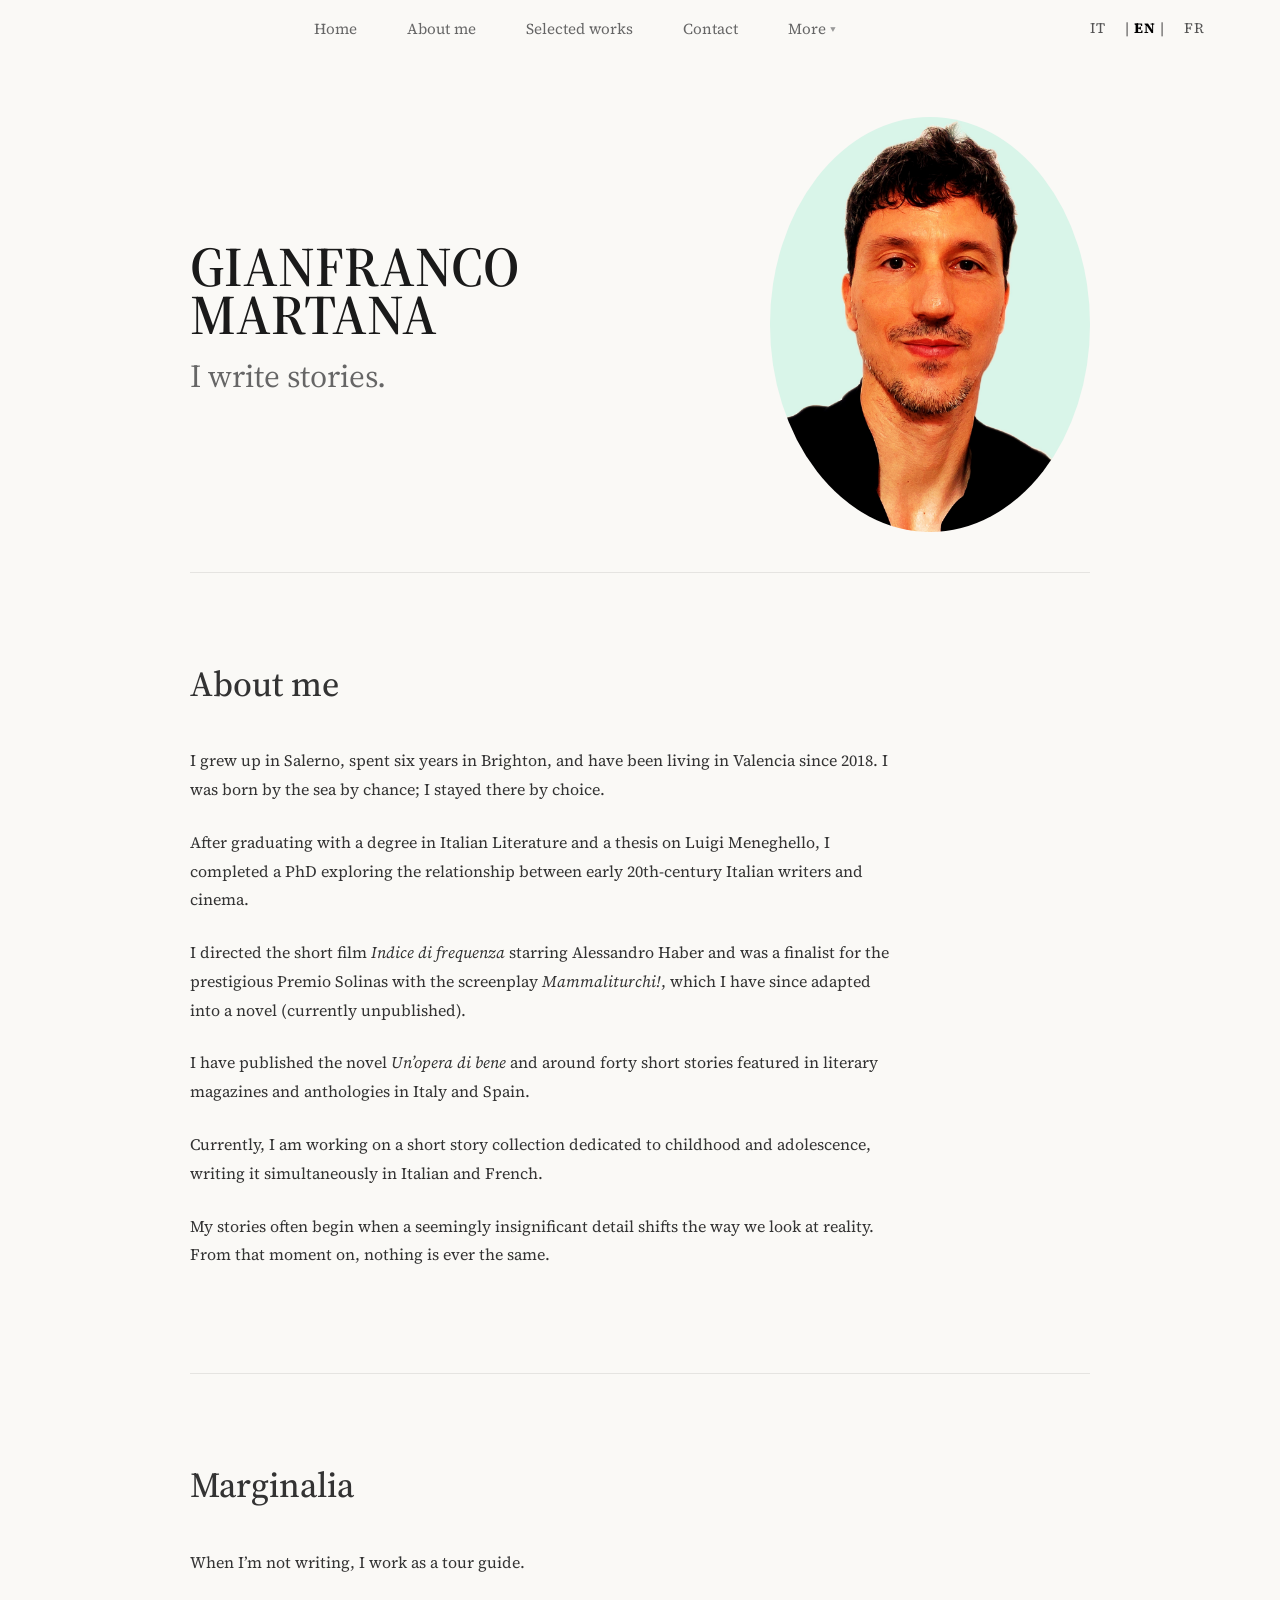
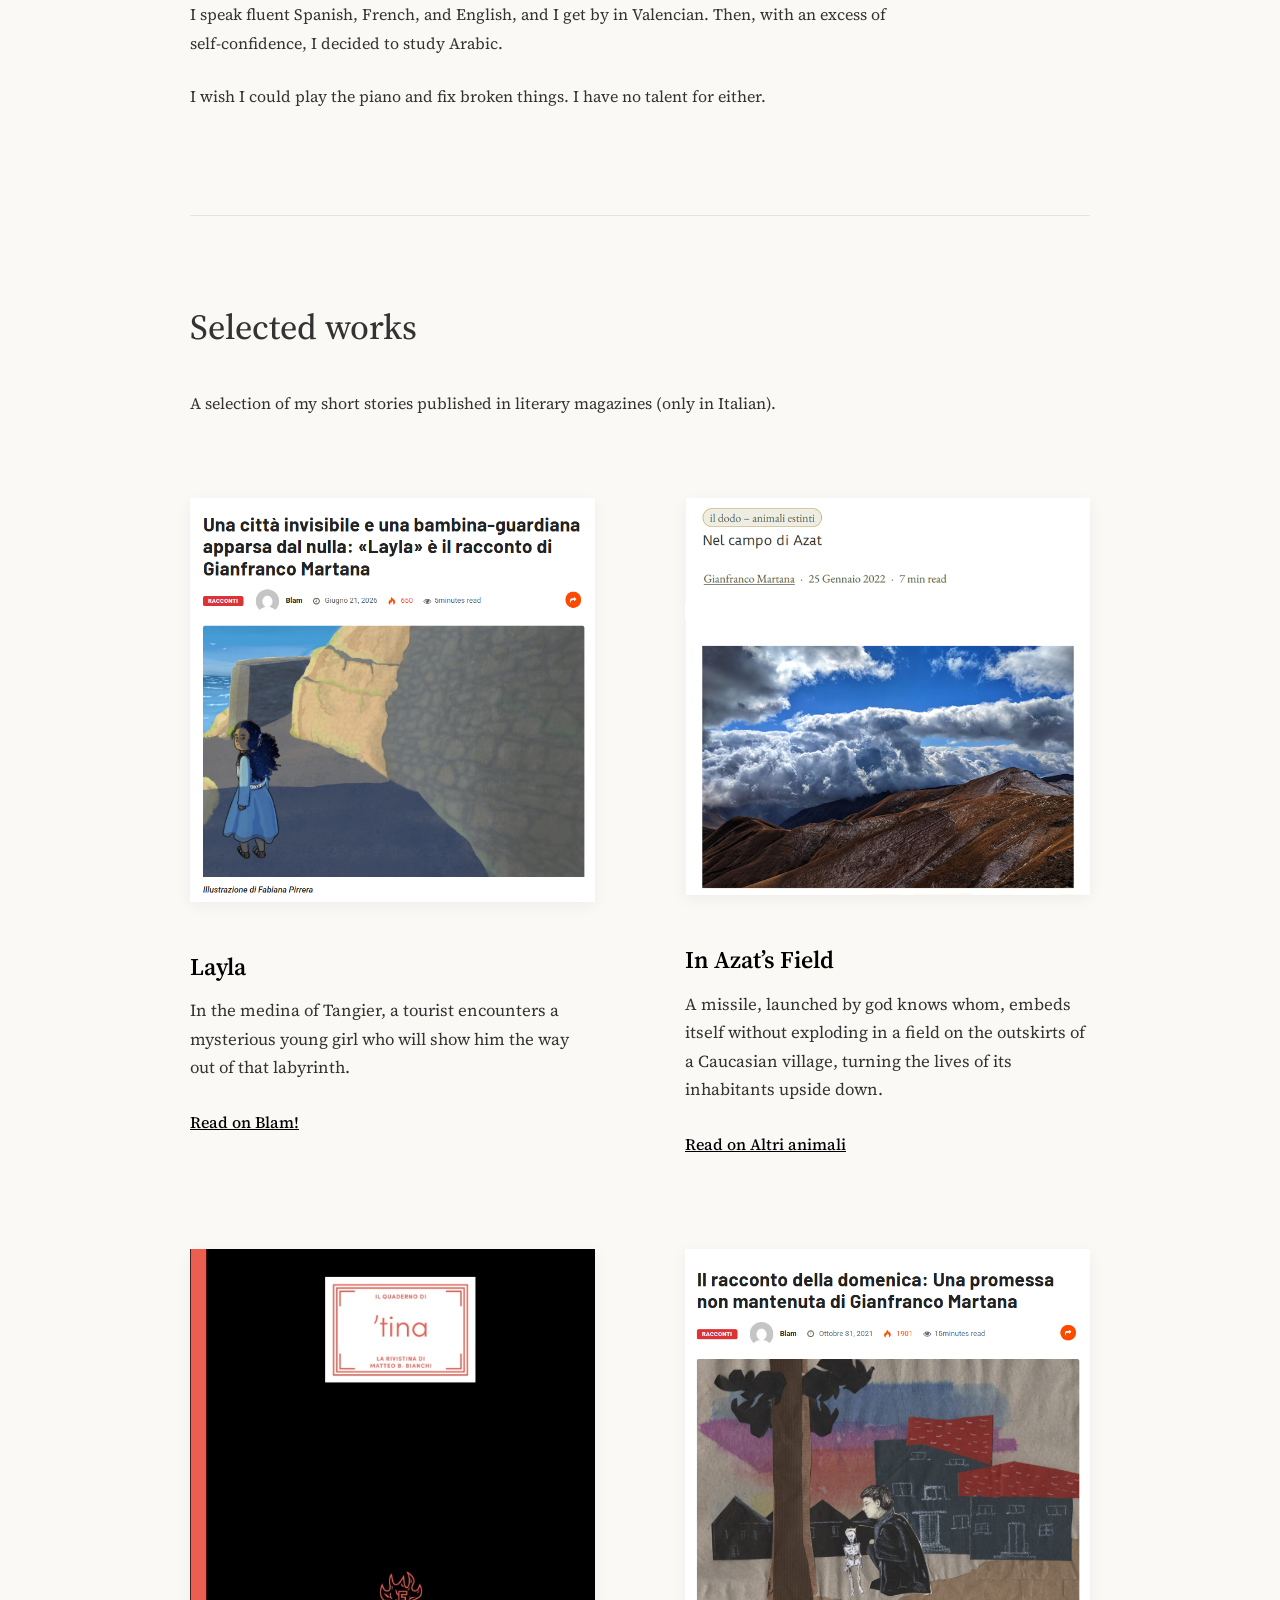
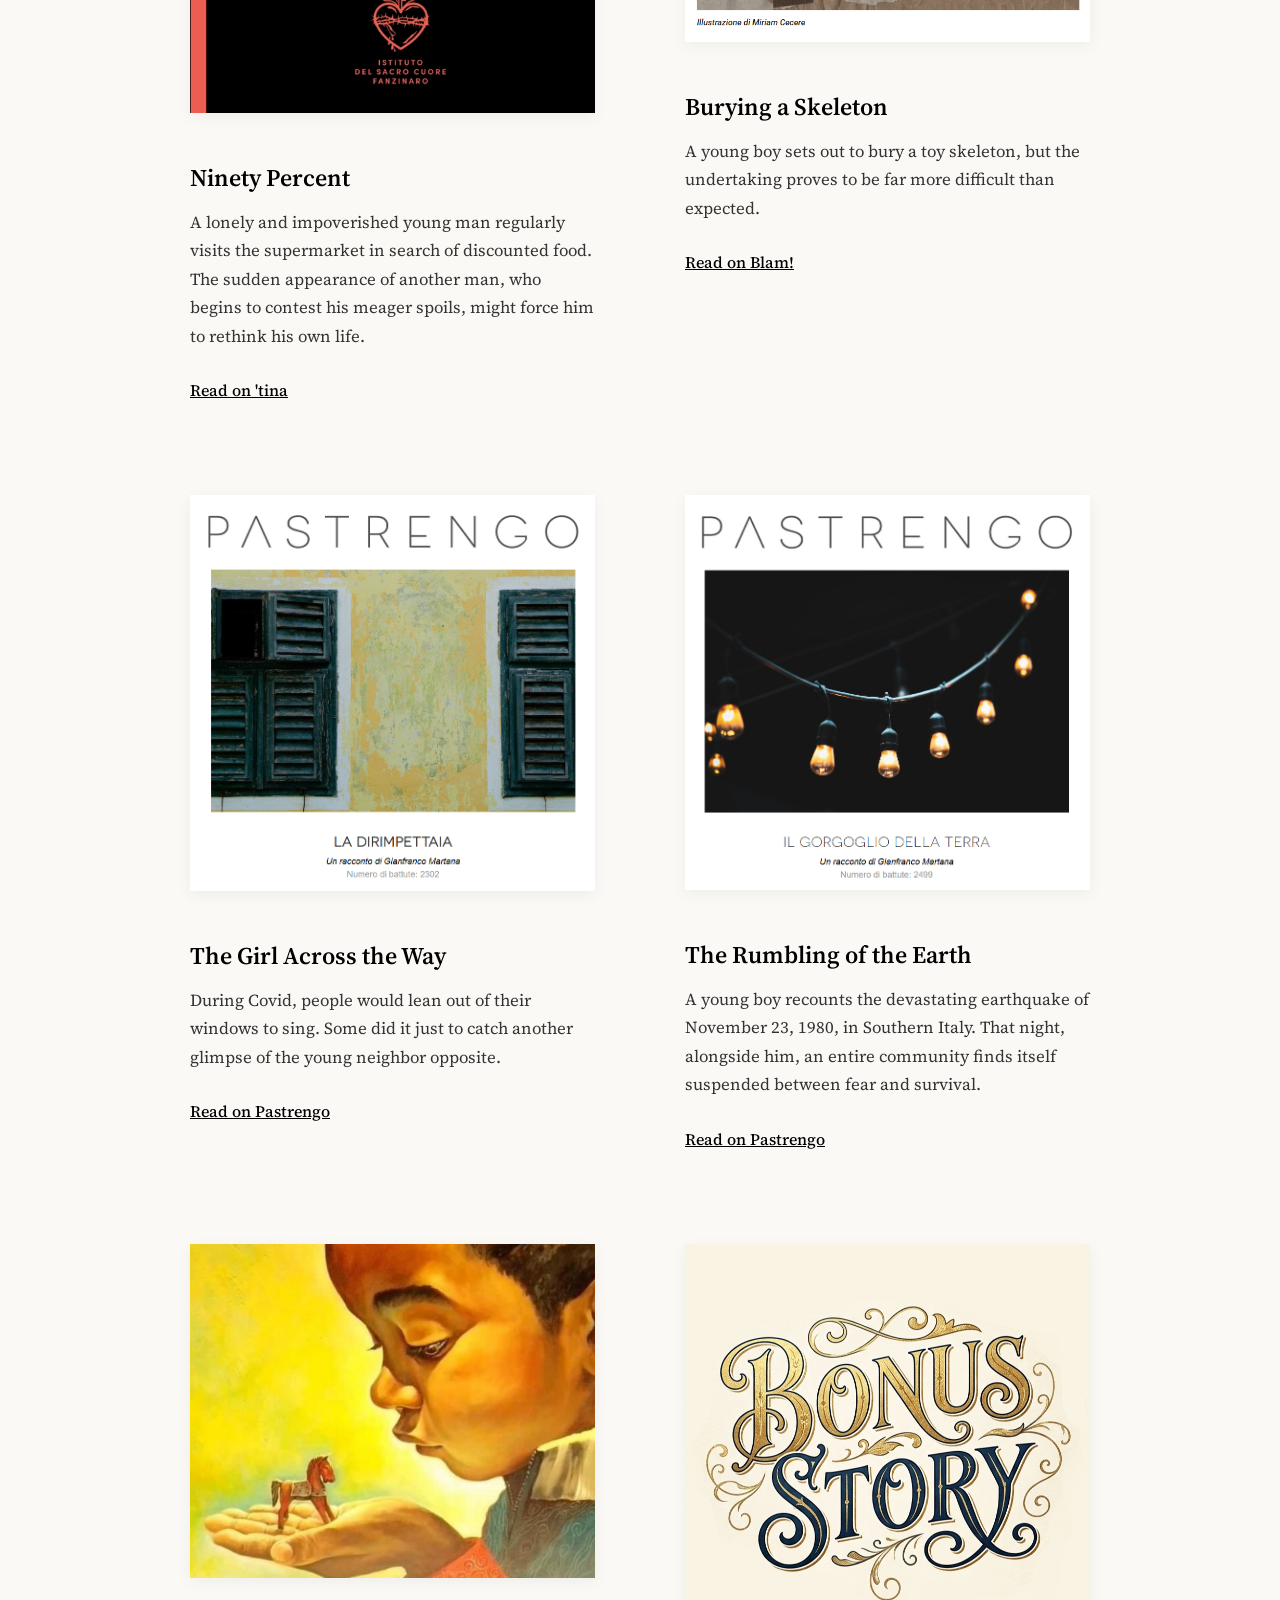
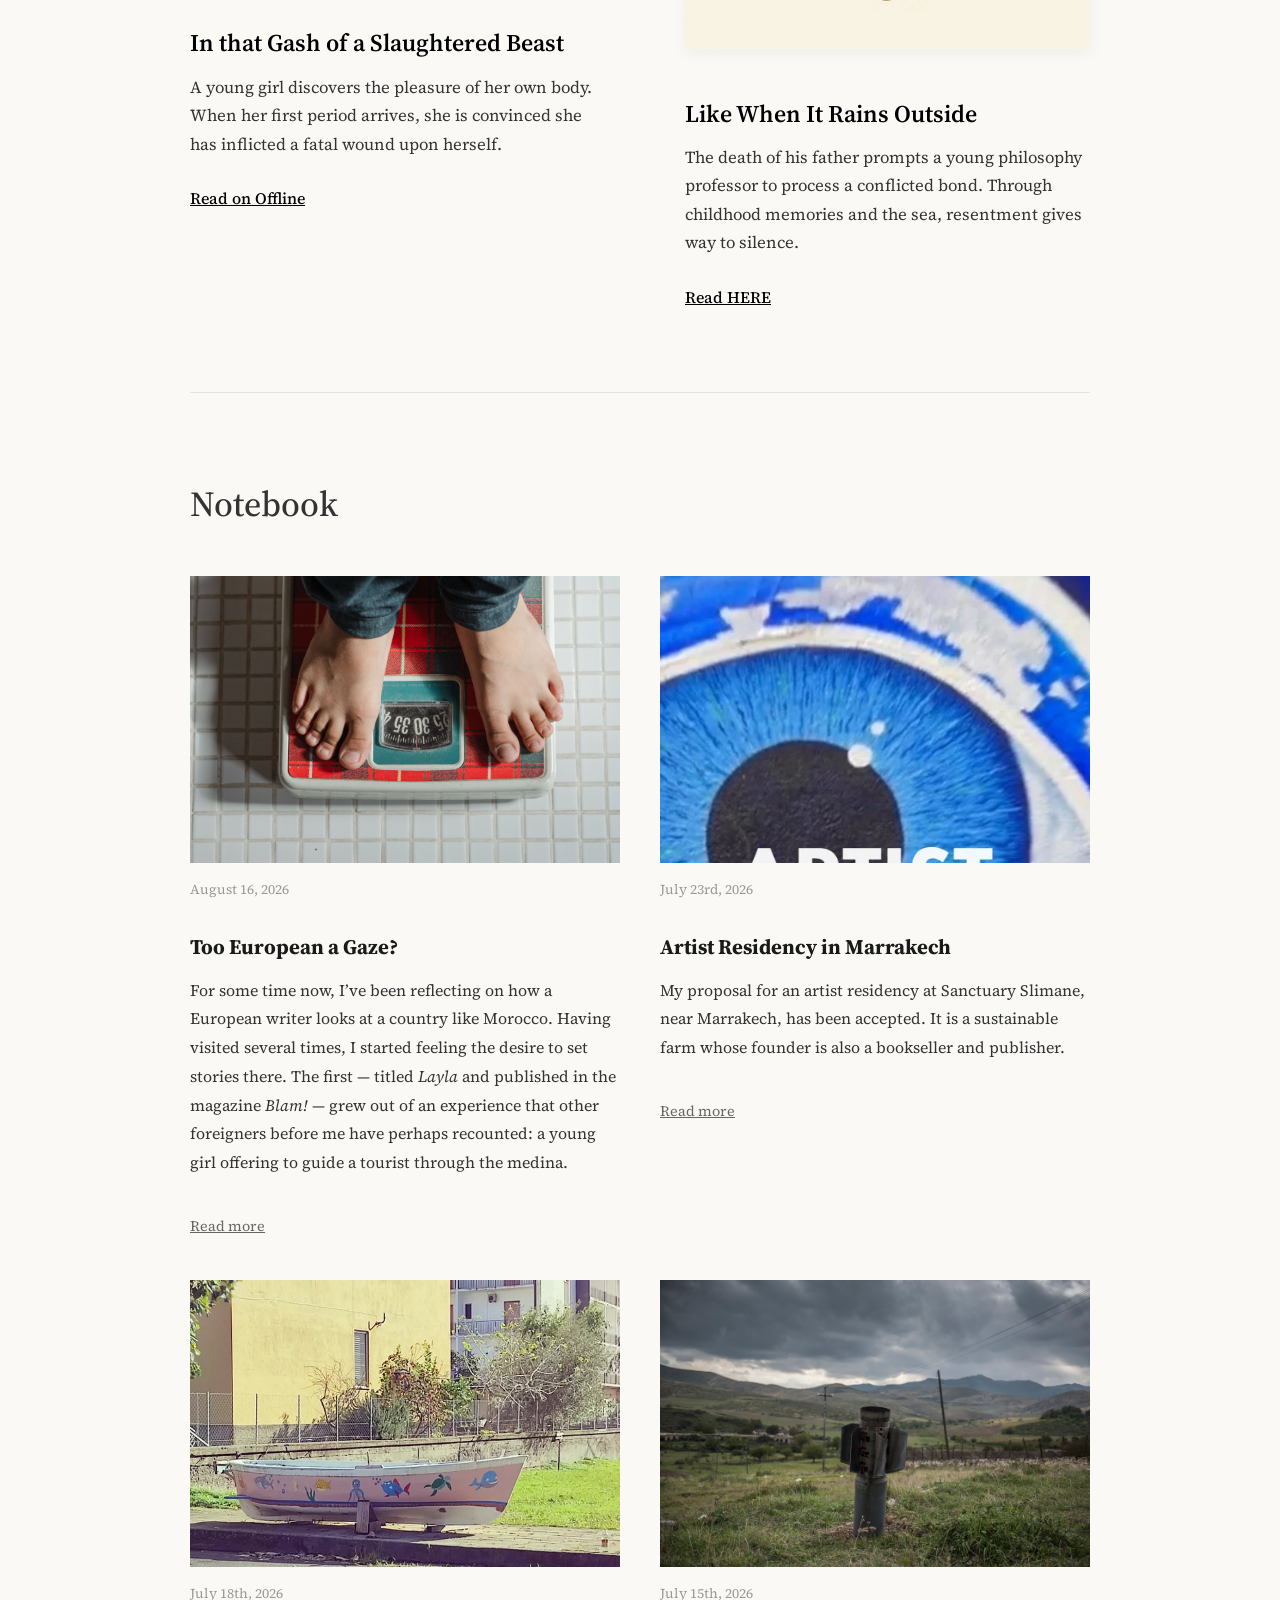
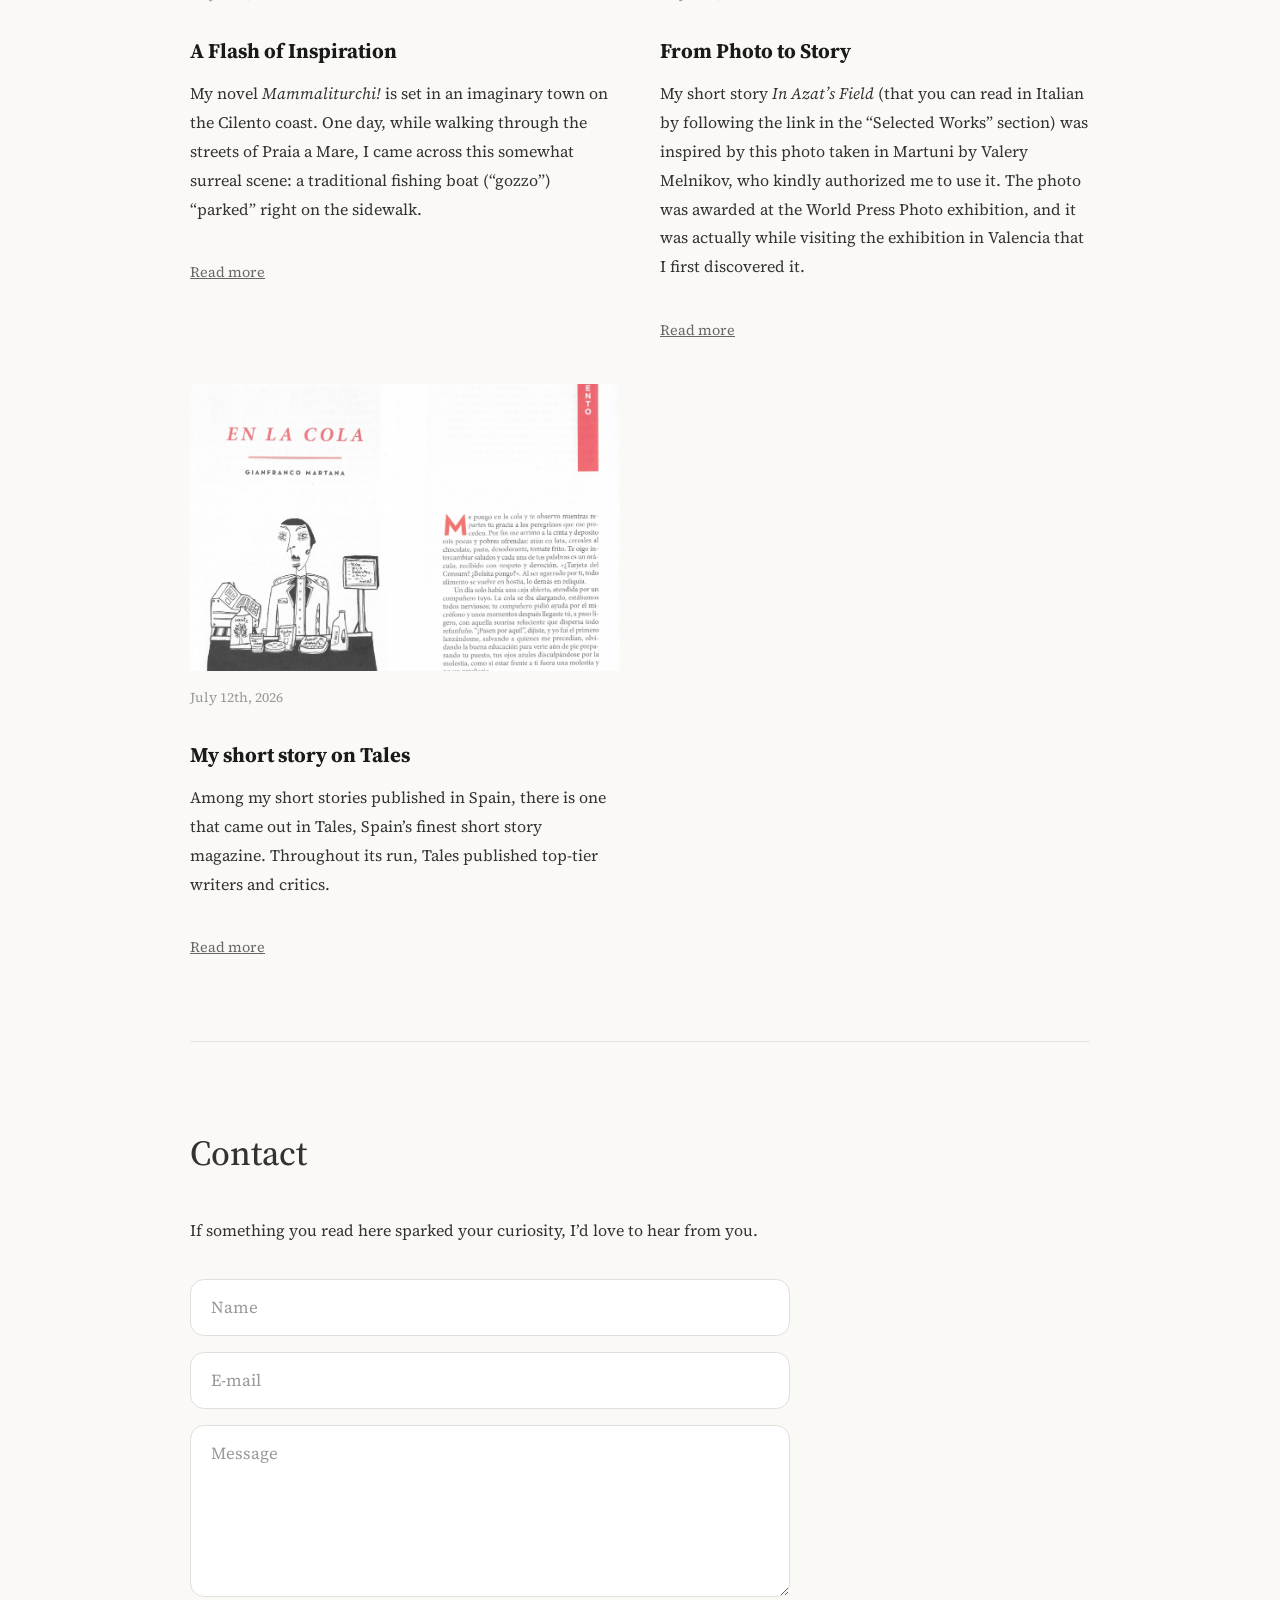
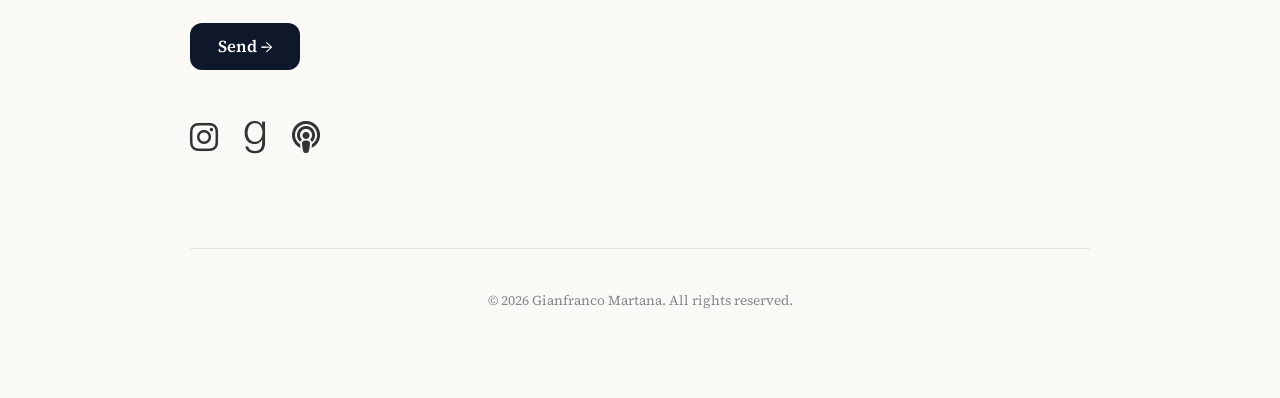
==== en/index.html @ e0b9a321 "Add files via upload" ====
<!DOCTYPE html>
<html lang="en">
<head>
    <!-- Icona per i risultati di Google e le schede del browser -->
<link rel="icon" type="image/png" href="../favicon.png" sizes="any">
    <meta charset="UTF-8">
    <meta name="viewport" content="width=device-width, initial-scale=1.0">

    <title>Gianfranco Martana | Writer | Short stories</title>
    <meta name="description" content="Official website of Gianfranco Martana, writer. Discover selected stories, marginalia, his latest literary works and notebook.">
    <link rel="canonical" href="https://www.gianfrancomartana.com/en/">
    <link rel="preconnect" href="https://fonts.googleapis.com">
    <link rel="preconnect" href="https://fonts.gstatic.com" crossorigin>
     <link href="https://fonts.googleapis.com/css2?family=Source+Serif+4:ital,opsz,wght@0,8..60,400;0,8..60,600;0,8..60,700;1,8..60,400&display=swap" rel="stylesheet">
<link rel="stylesheet" href="https://cdnjs.cloudflare.com/ajax/libs/font-awesome/6.5.1/css/all.min.css">
    <link rel="stylesheet" href="../css/style.css">
    <!-- ========================================== -->
    <!--     DATI STRUTTURATI JSON-LD (SCHEMA.ORG)   -->
    <!-- ========================================== -->
    
    <!-- Scheda Personale (Artista) -->
    <script type="application/ld+json">
    {
      "@context": "https://schema.org",
      "@type": "Person",
      "name": "Gianfranco Martana",
      "jobTitle": ["Artist", "Writer"],
      "url": "https://www.gianfrancomartana.com"
    }
    </script>
</head>

<body id="inizio">
 <nav>
    <ul>
        <li><a href="#inizio">Home</a></li>
        <li><a href="#chi-sono">About me</a></li>
        <li><a href="#opere">Selected works</a></li>
        <li><a href="#contatti">Contact</a></li>
        
        <!-- La tendina in inglese -->
        <li class="nav-dropdown">
            <button class="dropdown-trigger">
                More <span class="triangolino">▼</span>
            </button>
            <div class="dropdown-menu">
                <a href="#note" class="dropdown-link">Marginalia</a>
                <a href="#taccuino" class="dropdown-link">Notebook</a>
            </div>
        </li>
    </ul>

    <div class="lang-switcher">
        <a href="../index.html">IT</a> | <span class="active">EN</span> | <a href="../fr/index.html">FR</a>
    </div>
</nav>
<header>
        <div class="hero">
            <div class="hero-text">
                <h1>Gianfranco Martana</h1>
                <p class="professione">I write stories.</p>
            </div>
            <div class="hero-photo">
                <img src="../images/foto.jpg" alt="Gianfranco Martana - writer">
            </div>
        </div>
    </header>

    <main id="inizio">

        <section id="chi-sono">
            <h2>About me</h2>
            <div class="content">
                <p>I grew up in Salerno, spent six years in Brighton, and have been living in Valencia since 2018. I was born by the sea by chance; I stayed there by choice.</p>
                <p>After graduating with a degree in Italian Literature and a thesis on Luigi Meneghello, I completed a PhD exploring the relationship between early 20th-century Italian writers and cinema.</p>
                <p>I directed the short film <em>Indice di frequenza</em> starring Alessandro Haber and was a finalist for the prestigious Premio Solinas with the screenplay <em>Mammaliturchi!</em>, which I have since adapted into a novel (currently unpublished).</p>
<p>I have published the novel <em>Un’opera di bene</em> and around forty short stories featured in literary magazines and anthologies in Italy and Spain.</p>
<p>Currently, I am working on a short story collection dedicated to childhood and adolescence, writing it simultaneously in Italian and French.</p>
                <p>My stories often begin when a seemingly insignificant detail shifts the way we look at reality. From that moment on, nothing is ever the same.</p>
            </div>
        </section>

        <section id="note">
            <h2>Marginalia</h2>
            <div class="content">
                <p>When I’m not writing, I work as a tour guide.</p>
                <p>I speak fluent Spanish, French, and English, and I get by in Valencian. Then, with an excess of self-confidence, I decided to study Arabic.</p>
                <p>I wish I could play the piano and fix broken things. I have no talent for either.</p>
            </div>
        </section>

       <section id="opere">
    <h2>Selected works</h2>
    <p>A selection of my short stories published in literary magazines (only in Italian).</p>
    <div class="opere-grid">
        
        <article class="opera-card">
            <div class="opera-image">
                <img src="../images/layla.png" alt="Layla - short story">
            </div>
            <div class="opera-info">
                <h3>Layla</h3>
                <p>In the medina of Tangier, a tourist encounters a mysterious young girl who will show him the way out of that labyrinth.</p>
                <a href="https://www.rivistablam.it/parole/racconti/layla-racconto-gianfranco-martana/" target="_blank" class="opera-link">Read on Blam!</a>
            </div>
        </article>

        <article class="opera-card">
            <div class="opera-image">
                <img src="../images/azat.png" alt="In Azat's Field - short story">
            </div>
            <div class="opera-info">
                <h3>In Azat’s Field</h3>
                <p>A missile, launched by god knows whom, embeds itself without exploding in a field on the outskirts of a Caucasian village, turning the lives of its inhabitants upside down.</p>
                <a href="https://www.altrianimali.it/2022/01/25/nel-campo-di-azat/" target="_blank" class="opera-link">Read on Altri animali</a>
            </div>
        </article>

        <article class="opera-card">
            <div class="opera-image">
                <img src="../images/novanta.png" alt="Ninety Percent - short story">
            </div>
            <div class="opera-info">
                <h3>Ninety Percent</h3>
                <p>A lonely and impoverished young man regularly visits the supermarket in search of discounted food. The sudden appearance of another man, who begins to contest his meager spoils, might force him to rethink his own life.</p>
                <a href="https://www.matteobb.com/tina/project/tina-37/" target="_blank" class="opera-link">Read on 'tina</a>
            </div>
        </article>

        <article class="opera-card">
            <div class="opera-image">
                <img src="../images/promessa.png" alt="Burying a Skeleton - short story">
            </div>
            <div class="opera-info">
                <h3>Burying a Skeleton</h3>
                <p>A young boy sets out to bury a toy skeleton, but the undertaking proves to be far more difficult than expected.</p>
                <a href="https://www.rivistablam.it/parole/racconti/il-racconto-della-domenica-una-promessa-non-mantenuta-di-gianfranco-martana/" target="_blank" class="opera-link">Read on Blam!</a>
            </div>
        </article>

        <article class="opera-card">
            <div class="opera-image">
                <img src="../images/dirimpettaia.png" alt="The Girl Across the Way - short story">
            </div>
            <div class="opera-info">
                <h3>The Girl Across the Way</h3>
                <p>During Covid, people would lean out of their windows to sing. Some did it just to catch another glimpse of the young neighbor opposite.</p>
                <a href="https://www.pastrengolit.com/rivista/2023/09/19/racconto-gianfranco-martana2/" target="_blank" class="opera-link">Read on Pastrengo</a>
            </div>
        </article>

        <article class="opera-card">
            <div class="opera-image">
                <img src="../images/gorgoglio.png" alt="The Rumbling of the Earth - short story">
            </div>
            <div class="opera-info">
                <h3>The Rumbling of the Earth</h3>
                <p>A young boy recounts the devastating earthquake of November 23, 1980, in Southern Italy. That night, alongside him, an entire community finds itself suspended between fear and survival.</p>
                <a href="https://www.pastrengolit.com/rivista/2023/02/14/racconto-gianfranco-martana-2/" target="_blank" class="opera-link">Read on Pastrengo</a>
            </div>
        </article>
        <article class="opera-card">
            <div class="opera-image">
                <img src="../images/squarcio.png" alt="In that Gash of a Slaughtered Beast - short story">
            </div>
            <div class="opera-info">
                <h3>In that Gash of a Slaughtered Beast</h3>
                <p>A young girl discovers the pleasure of her own body. When her first period arrives, she is convinced she has inflicted a fatal wound upon herself.</p>
                <a href="https://www.rivistaoffline.it/wp/wp-content/uploads/2019/12/Offline_6.pdf" target="_blank" class="opera-link">Read on Offline</a>
            </div>
        </article>
<article class="opera-card">
            <div class="opera-image">
                <img src="../images/bonus.png" alt="Like When It Rains Outside - short story">
            </div>
            <div class="opera-info">
                <h3>Like When It Rains Outside</h3>
                <p>The death of his father prompts a young philosophy professor to process a conflicted bond. Through childhood memories and the sea, resentment gives way to silence.</p>
                <a href="bonus-story.html" target="_blank" class="opera-link">Read HERE</a>
            </div>
        </article>
    </div>
</section>

<!-- ==========================================================================
     SEZIONE TACCUINO 
     ========================================================================== -->
<section id="taccuino" class="sezione-taccuino">
    <div class="container-piccolo">
        <h2>Notebook</h2>
        
        <div class="taccuino-griglia">
    
            <article class="taccuino-post">
        <div class="taccuino-immagine">
            <img src="../images/bilancia.jpg" alt="scale">
        </div>
        <time>August 16, 2026</time>
<h3>Too European a Gaze?</h3>        
        <!-- Testo iniziale sempre visibile -->
<p>For some time now, I’ve been reflecting on how a European writer looks at a country like Morocco. Having visited several times, I started feeling the desire to set stories there. The first — titled <em>Layla</em> and published in the magazine <em>Blam!</em> — grew out of an experience that other foreigners before me have perhaps recounted: a young girl offering to guide a tourist through the medina.</p>        
        <!-- Blocco espandibile -->
        <details class="taccuino-espandibile">
            <summary class="tasto-leggi-tutto">Read more</summary>
            <div class="testo-nascosto">
<p>Does a figure like that belong more to Morocco or to the imaginary through which we Europeans have learned to view it? Still, the risk is real: that our gaze comes to a halt precisely where the distance between <em>us</em> and <em>them</em> seems most obvious. Should one know a country better before writing about it? And yet, knowledge never arrives all at once, and in any case, it will never be complete. However, there is a distinction between using an image as confirmation of what we already think we know and using it as a starting point, as a question.</p>
<p>The story I’ve begun developing stems from another image that is perhaps overused: a man sitting on the sidewalk with a scale, offering passersby the chance to weigh themselves in exchange for a few coins. But I would like to write it during my upcoming artist residency in Marrakech, after talking with local residents, to understand what such a presence represents to them: the baseline of trade, a beggar in disguise, a remnant of a bygone era?</p>
<p>From these potential encounters, I’m not seeking approval or stamps of authenticity; rather, I expect different perspectives to invigorate my imagination, sharpen it, and, if necessary, shift it elsewhere — places I never thought I could reach.</p>
<p>(Photo by Ketut Subiyanto on Pexels)</p>
            </div>
        </details>
    </article>
    <article class="taccuino-post">
        <div class="taccuino-immagine">
            <img src="../images/Slimane.jpeg" alt="Sanctuary Slimane - Marrakech">
        </div>
        <time>July 23rd, 2026</time>
        <h3>Artist Residency in Marrakech</h3>
        
        <!-- Testo iniziale sempre visibile -->
<p>My proposal for an artist residency at Sanctuary Slimane, near Marrakech, has been accepted. It is a sustainable farm whose founder is also a bookseller and publisher.</p>        <!-- Blocco espandibile -->
        <details class="taccuino-espandibile">
            <summary class="tasto-leggi-tutto">Read more</summary>
            <div class="testo-nascosto">
<p>I will spend the entire month of September there writing short stories set in Morocco and participating in the social and cultural initiatives led by my hosts. Lastly, it will be a chance to practice the bit of Arabic I’ve learned after a year of classes... I have a feeling it’s going to be a wonderful experience.</p>
            </div>
        </details>
    </article>

    <!-- PRIMO POST -->
    <article class="taccuino-post">
        <div class="taccuino-immagine">
            <img src="../images/gozzo.jpg" alt="Fishing boat on the sidewalk">
        </div>
        <time>July 18th, 2026</time>
        <h3>A Flash of Inspiration</h3>
        
        <!-- Testo iniziale sempre visibile -->
<p>My novel <em>Mammaliturchi!</em> is set in an imaginary town on the Cilento coast. One day, while walking through the streets of Praia a Mare, I came across this somewhat surreal scene: a traditional fishing boat (“gozzo”) “parked” right on the sidewalk.</p>        
        <!-- Blocco espandibile -->
        <details class="taccuino-espandibile">
            <summary class="tasto-leggi-tutto">Read more</summary>
            <div class="testo-nascosto">
<p>The novel’s opening scene instantly came to mind, where, among other things, I describe the locals, and I knew right away that I had to bear witness to what I had just seen. So, as soon as I got home, I added a sentence to the text I had already written. You can find it at the end of this short excerpt.</p>
 
<p>On that beautiful morning, then, those who worked at sea blessed their trade, and truth be told, the vast majority of the natives truly seemed forged by the sea, judging by the color and tone of their skin—from which a swipe of a finger could scrape off a streak of salt—by the nimble robustness of their bodies, by the practical nonchalance of their clothing, by the essential and precise gestures of a sailor facing a storm. [...] It is as though one day the land had sneaked up on them from behind and they had reluctantly adapted to the busy streets, to the far too tall shadows and bright colors of the new buildings climbing up the hill, to the muggy heat rising from the asphalt and concrete. All those earthly excrescences, which over time had grown denser and more brazen, seemed to press upon them to cast them back into the sea from which they came, thus ridding itself of their troublesome and ungrateful presence. However, there was no shortage of pockets of resistance: the sea infiltrated the mainland in the form of small boats and little “gozzi” left in storage on the sidewalks or in the gardens, where long ropes often lay coiled up like large, sleeping dogs.</p>

            </div>
        </details>
    </article>
    
    <!-- SECONDO POST -->
    <article class="taccuino-post">
        <div class="taccuino-immagine">
            <img src="../images/missile.jpg" alt="Unexploded missile in a field">
        </div>
        <time>July 15th, 2026</time>
        <h3>From Photo to Story</h3>
        
        <p>My short story <em>In Azat’s Field</em> (that you can read in Italian by following the link in the “Selected Works” section) was inspired by this photo taken in Martuni by Valery Melnikov, who kindly authorized me to use it. The photo was awarded at the World Press Photo exhibition, and it was actually while visiting the exhibition in Valencia that I first discovered it.</p>
        
        <details class="taccuino-espandibile">
            <summary class="tasto-leggi-tutto">Read more</summary>
            <div class="testo-nascosto">
                <p>I remember my first thought upon seeing it was: “Imagine the sheer anxiety of the locals when they found this unexploded missile in one of their fields.” From there, I began to imagine a tragicomic story narrated by one of the villagers. An early version of the story was published in Spain in the magazine «Papenfuss». Later, when I submitted it to the Italian magazine «Altri animali», something interesting happened: the editor who read it replied that they found the idea compelling, but they would only publish it if I developed it further. I told them I absolutely would, and a few days later, during a flight, I finally enriched the story with new episodes. When I sent it back, the response was, fortunately, very positive. Among my short stories, <em>In Azat’s Field</em> is perhaps the one that has received the most recognition. In fact, besides being published in Italian and Spanish, the Valencian version won the Short Story Competition Real Vila de Guardamar.</p>
        </details>
    </article>
<!-- TERZO POST -->
    <article class="taccuino-post">
        <div class="taccuino-immagine">
            <img src="../images/cola.jpg" alt="En la cola - short story">
        </div>
        <time>July 12th, 2026</time>
        <h3>My short story on Tales</h3>
        
<p>Among my short stories published in Spain, there is one that came out in Tales, Spain’s finest short story magazine. Throughout its run, Tales published top-tier writers and critics. </p>        
        <details class="taccuino-espandibile">
            <summary class="tasto-leggi-tutto">Read more</summary>
            <div class="testo-nascosto">
<p>Unfortunately, like many literary magazines, it eventually closed down, but before that happened, I was lucky enough to be among the three winners of a contest held for the magazine’s readers. The prize was the publication, in issue 13, of <em>En la cola</em> (<em>In the Queue</em>), a tragicomic story about the impossible love between a customer and a supermarket cashier.</p>
</details>
    </article>
</div>
    </div>
</section>

<section id="contatti">
            <h2>Contact</h2>
            <div class="content">
                <p>If something you read here sparked your curiosity, I’d love to hear from you.</p>
                
                <form class="contatti-form" id="contatti-form" action="https://formsubmit.co/a92bd594aa3193a9273f2b57cc915899" method="POST">
    
    <!-- Disabilita il Captcha visivo di FormSubmit per rendere l'invio istantaneo -->
    <input type="hidden" name="_captcha" value="false">

    <div class="form-group">
      <input type="text" id="nome" name="nome" required placeholder="Name">
    </div>

    <div class="form-group">
      <input type="email" id="email" name="visitor_email" required placeholder="E-mail">
    </div>

    <div class="form-group">
      <textarea id="messaggio" name="messaggio" rows="6" required placeholder="Message"></textarea>
    </div>

    <button type="submit" id="btn-invia" class="btn-invia">Send &rarr;</button>

    <!-- BOX MESSAGGIO DI CONFERMA (Inizialmente vuoto/nascosto) -->
    <div id="messaggio-conferma" class="box-conferma-inline"></div>

</form>

                <!-- Icona Instagram -->
                <div class="social-links">
    <a href="https://instagram.com/gianfrancomartanascrittore" target="_blank" title="Instagram">
        <i class="fab fa-instagram"></i>
    </a>

    <a href="https://www.goodreads.com/author/list/14128678.Gianfranco_Martana" target="_blank" title="Goodreads">
        <i class="fab fa-goodreads-g"></i>
    </a>

    <a href="https://podcasts.apple.com/us/podcast/i-racconti-di-gianfranco-martana/id1479904629" target="_blank" title="Google Podcasts">
        <i class="fas fa-podcast"></i>
    </a>
</div>
            </div>
        </section>
    </main>

    <footer>
        <p>&copy; 2026 Gianfranco Martana. All rights reserved.</p>
    </footer>
<script>
document.getElementById('contatti-form').addEventListener('submit', function(e) {
    e.preventDefault(); // Impedisce l'apertura di nuove pagine

    const form = this;
    const btn = document.getElementById('btn-invia');
    const box = document.getElementById('messaggio-conferma');
    const testoOriginaleBtn = btn.innerHTML;

    // Cambia il testo del bottone durante l'invio
    btn.innerHTML = "Sending...";
    btn.disabled = true;

    // Invia i dati a FormSubmit in background
    fetch(form.action, {
        method: 'POST',
        body: new FormData(form),
        headers: {
            'Accept': 'application/json'
        }
    })
    .then(response => {
        if (response.ok) {
            // Messaggio di successo
box.textContent = "Thank you! Your message has been sent. I will reply as soon as possible."; box.className = "box-conferma-inline mostra";
            form.reset(); // Svuota i campi
        } else {
            // In case of error
            box.textContent = "An error occurred. Please try again later.";
            box.className = "box-conferma-inline mostra errore";
        }
    })
    .catch(error => {
        box.textContent = "Connection error. Please try again later.";
        box.className = "box-conferma-inline mostra errore";
    })
    .finally(() => {
        // Restore the button
        btn.innerHTML = testoOriginaleBtn;
        btn.disabled = false;
    });
});
</script>
</body>
</html>
---- css/style.css ----
html {
  scroll-behavior: smooth;
  scroll-padding-top: 70px; /* Perfetto per dare spazio quando si clicca sui link */
}

/* ==========================================================================
   PAGINA E TIPOGRAFIA
   ========================================================================== */

body {
    font-family: 'Source Serif 4', Georgia, serif;
    background: #faf9f6;
    color: #333;
    line-height: 1.8;
    margin: 0;
    padding-bottom: 60px;
}

h1, h2 {
    font-family: 'Source Serif 4', Georgia, serif;
    font-weight: 500;
    margin: 0;
}

h1 {
    font-size: 3.5rem;
    margin-bottom: 10px;
}

h2 {
    font-size: 2.2rem;
    margin-bottom: 30px;
}

p {
    margin-top: 0;
    margin-bottom: 1.5rem;
}

/* ==========================================================================
   CONTENITORI (LAYOUT CENTRATO)
   ========================================================================== */

main,
header,
footer {
    width: 90%;
    max-width: 900px;
    margin: 0 auto;
}

/* ==========================================================================
   HEADER & MENU DI NAVIGAZIONE
   ========================================================================== */

header {
    padding-top: 20px; /* Ridotto per bilanciare lo sticky menu */
    padding-bottom: 40px;
}

nav {
  position: sticky;
  top: 0;
  z-index: 1000;
  background-color: #faf9f6;
  display: flex;
  justify-content: center; 
  width: 100%;             /* Cambiato da 100vw a 100% */
}

nav ul {
  display: flex;
  justify-content: center;
  gap: 30px; /* Leggermente ridotto per garantire compatibilità ovunque */
  font-size: 0.95rem;
  list-style: none;
  padding: 15px 0;
  margin: 0;
  width: 100%;
}

nav a {
    padding: 10px 15px;
    text-decoration: none;
    color: #666;
    transition: 0.2s;
}

nav a:hover {
    color: #000;
}

/* ==========================================================================
   SEZIONE HERO (INTRODUZIONE)
   ========================================================================== */

.hero {
    display: flex;
    justify-content: space-between;
    align-items: center;
    gap: 80px;
    margin-top: 40px;
}

.hero-text {
    flex: 1;
    text-align: left;
    max-width: 380px; /* MODIFICA: Limita la larghezza per costringere "MARTANA" ad andare sotto */
}

h1 {
    font-family: 'Source Serif 4', Georgia, serif;
    text-transform: uppercase; /* Per forzare il maiuscolo */
    
    /* MODIFICA FONDAMENTALE PER IL FONT */
    font-weight: 600;          /* Forza il peso Bold (o 600 per Semi-Bold) */
    
    /* ALTRE REGHE PER AVVICINARSI */
    font-size: 3.5rem;       /* MODIFICA: Ingrandito significativamente (prima era 1.5rem) */
    
    color: #1a1a1a;            /* Un nero quasi puro */
    margin-bottom: 10px;       /* MODIFICA: Un minimo di spazio prima della professione */
    line-height: 0.85 !important; /* MODIFICA: Portato a 1.1 (0.85 farebbe sovrapporre le due righe grandi) */
}

.professione {
    font-size: 2rem;
    color: #666;
    margin-top: 0;
    margin-bottom: 0;
}

.hero-photo {
    flex: 0 0 320px;
}

.hero-photo img {
    width: 100%;
    display: block;
    border-radius: 50%;
    object-fit: cover;
}
/* ==========================================================================
   SEZIONI DEL CORPO (MAIN)
   ========================================================================== */

section {
    padding: 80px 0;
    border-top: 1px solid #e5e4e1;
}

.content {
    max-width: 700px;
}

/* ==========================================================================
   PIÈ DI PAGINA
   ========================================================================== */

footer {
    text-align: center;
    font-size: 0.85rem;
    color: #888;
    padding-top: 40px;
    border-top: 1px solid #e5e4e1;
}

/* ==========================================================================
   SEZIONE OPERE SCELTE (GRID LAYOUT)
   ========================================================================== */

.opere-grid {
    display: grid;
    grid-template-columns: 1fr 1fr;
    gap: 90px;
    margin-top: 80px;
}

.opera-card {
    display: flex;
    flex-direction: column;
}

.opera-image {
    width: 100%;
    margin-bottom: 25px;
}

.opera-image img {
    width: 100%;
    height: auto;
    display: block;
    box-shadow: 0 4px 15px rgba(0, 0, 0, 0.05);
}

.opera-info h3 {
    font-family: 'Source Serif 4', Georgia, serif;
    font-size: 1.5rem;
    font-weight: 600;
    line-height: 1.3;
    margin-bottom: 15px;
    color: #000;
}

.opera-info p {
    font-size: 1.05rem;
    line-height: 1.7;
    color: #333;
    margin-bottom: 25px;
}

.opera-link {
    font-family: 'Source Serif 4', Georgia, serif;
    color: #000;
    text-decoration: underline;
    font-weight: 500;
    transition: color 0.2s ease;
}

.opera-link:hover {
    color: #666;
}

/* ==========================================================================
   SEZIONE TACCUINO / OFFICINA (Versione Aggiornata)
   ========================================================================== */
.taccuino-container {
    display: none !important;
       width: 100%;             /* Forza la sezione a prendersi tutta la larghezza */
    max-width: 1200px;       /* Allineato al max-width che abbiamo usato per il menu */
    margin: 60px auto;       /* Centra la sezione nella pagina e dà respiro verticale */
    padding: 0 20px;
    box-sizing: border-box;  /* Evita sforamenti strani */
}

.sezione-titolo {
    font-family: 'Source Serif 4', serif;
    font-size: 2rem;
    margin-bottom: 30px;
    text-align: left;
    width: 100%;
}

/* Griglia a due colonne forzata ed equilibrata */
.taccuino-grid {
    display: grid;
    grid-template-columns: repeat(2, 1fr); /* Crea 2 colonne perfettamente uguali (50% ciascuna) */
    gap: 40px;                             /* Spazio tra le due colonne */
    width: 100%;
    align-items: start;
}

.taccuino-card {
    background: #faf9f6; 
    border: 1px solid #e0dfdb;
    border-radius: 4px;
    overflow: hidden;
    padding-bottom: 15px;
    width: 100%;                           /* Spinge la card a occupare tutta la sua colonna */
    box-sizing: border-box;
}

/* FORZATURA FORMATO 3:2 PER LE FOTO */
.taccuino-img-wrapper {
    width: 100%;
    aspect-ratio: 3 / 2; /* Imposta rigidamente la proporzione 3:2 */
    overflow: hidden;
}

.taccuino-img {
    width: 100%;
    height: 100%;
    object-fit: cover; /* Ritaglia l'immagine senza distorcerla */
    transition: transform 0.5s ease;
}

.taccuino-card:hover .taccuino-img {
    transform: scale(1.03); /* Leggerissimo effetto zoom al passaggio del mouse */
}

.taccuino-content {
    padding: 20px;
}

.taccuino-data {
    font-family: sans-serif;
    font-size: 0.8rem;
    color: #888;
    text-transform: uppercase;
    letter-spacing: 1px;
}

.taccuino-titolo {
    font-family: 'Source Serif 4', serif;
    font-size: 1.4rem;
    margin: 8px 0 15px 0;
    color: #111;
}

/* Gestione dell'effetto espansione nativo */
.taccuino-details {
    font-family: 'Source Serif 4', serif;
    font-size: 1.05rem;
    line-height: 1.6;
    color: #444;
}

/* Rimuove la freccetta standard di Chrome/Safari */
.taccuino-details summary::-webkit-details-marker {
    display: none;
}
.taccuino-summary {
    list-style: none; /* Rimuove freccetta su Firefox */
    cursor: pointer;
    outline: none;
}

/* Il tasto per espandere */
.tasto-espandi {
    display: block;
    margin-top: 10px;
    font-family: sans-serif;
    font-size: 0.85rem;
    color: #000;
    font-weight: bold;
    text-transform: uppercase;
}

/* Quando il menu è aperto, cambiamo il testo (opzionale tramite CSS avanzato, 
   o semplicemente indichiamo visivamente che si è aperto) */
.taccuino-details[open] .tasto-espandi {
    content: "[ Chiudi ]";
    opacity: 0.5;
}

.taccuino-testo-completo {
    margin-top: 15px;
    padding-top: 15px;
    border-top: 1px dashed #e0dfdb;
}

/* --- ADATTAMENTO MOBILE PER IL TACCUINO --- */
@media (max-width: 768px) {
    .taccuino-grid {
        grid-template-columns: 1fr; /* Una colonna sola su smartphone */
        gap: 30px;
    }
}

/* ==========================================================================
   MODULO DI CONTATTO MINIMAL (STILE TALLY)
   ========================================================================== */

.contatti-form {
    margin-top: 35px;
    display: flex;
    flex-direction: column;
    gap: 16px;
    max-width: 600px;
}

.form-group {
    display: flex;
    flex-direction: column;
}

.form-group input,
.form-group textarea {
    font-family: 'Source Serif 4', Georgia, serif;
    font-size: 1.05rem;
    padding: 16px 20px;
    border: 1px solid #e0dfdb;
    background-color: #fff;
    border-radius: 14px;
    transition: all 0.2s ease;
    width: 100%;
    box-sizing: border-box;
    color: #333;
}

.form-group input::placeholder,
.form-group textarea::placeholder {
    color: #999;
}

.form-group input:focus,
.form-group textarea:focus {
    border-color: #888;
    outline: none;
    box-shadow: 0 0 0 3px rgba(0, 0, 0, 0.02);
}

.btn-invia {
    font-family: 'Source Serif 4', Georgia, serif;
    font-size: 1.05rem;
    font-weight: 600;
    background-color: #0f172a;
    color: #fff;
    padding: 12px 28px;
    border: none;
    border-radius: 12px;
    cursor: pointer;
    align-self: flex-start;
    transition: background-color 0.2s ease, transform 0.1s ease;
    margin-top: 10px;
}

.btn-invia:hover {
    background-color: #000;
}

.btn-invia:active {
    transform: scale(0.98);
}

.social-links {
    margin-top: 40px;
    display: flex;
    justify-content: flex-start; /* Allinea le icone a sinistra */
    gap: 25px;                   /* Crea uno spazio perfetto di 25 pixel tra un'icona e l'altra */
}

.social-links a {
    color: #333;
    font-size: 2rem;
    text-decoration: none;
    transition: color 0.2s ease, transform 0.2s ease;
    display: inline-block;
}

.social-links a:hover {
    color: #000;
    transform: scale(1.08);
}

/* ==========================================================================
   RESPONSIVE UNIFICATO (Per smartphone e schermi piccoli)
   ========================================================================== */
/* ==========================================================================
   STILI PER DISPOSITIVI MOBILI (Schermi fino a 768px)
   ========================================================================== */
/* ==========================================================================
   1. STILI PER DISPOSITIVI MOBILI (Schermi fino a 768px)
   ========================================================================== */
@media (max-width: 768px) {
    
    /* Il tuo nome su mobile */
    .hero-text h1 {
        font-size: 2.4rem !important;
        line-height: 0.9 !important;
        margin-bottom: 4px !important;
    }

    /* Il sottotitolo su mobile */
    .hero-text .sottotitolo {
        font-size: 1.3rem !important;
        margin-top: 0 !important;
        line-height: 1.2 !important;
        color: #666666 !important;
    }

    /* Forziamo il menu a resettare i vincoli dell'header e a spalmarsi sui bordi dello schermo */
    nav {
        position: sticky;
        top: 0;
        width: 100vw;
        margin-left: calc(-50vw + 50%); /* Sposta la striscia bianca da bordo a bordo */
        background-color: #faf9f6;
        box-sizing: border-box;
    }

    nav ul {
        padding: 10px 0;
        gap: 4px;             /* Spazio ultra-ottimizzato tra i link */
        justify-content: center;
        width: 100%;
        margin: 0;
    }

    nav a {
        padding: 6px 3px;     /* Riduce al minimo l'ingombro laterale invisibile */
        font-size: 0.75rem;   /* Dimensione ideale per schermi mobili */
        white-space: nowrap;  /* Impedisce tassativamente di andare a capo */
    }

    /* Sistemazione della sezione Hero (Foto sotto il Testo solo su MOBILE) */
    .hero {
        flex-direction: column;
        gap: 30px;
        margin-top: 20px;
    }

    .hero-photo {
        flex: 0 0 auto;
        width: 220px;
    }

    h1 {
        font-size: 2.2rem;
        white-space: normal;
    }

    .opere-grid {
        grid-template-columns: 1fr;
        gap: 40px;
        margin-top: 40px;
    }

} /* <-- QUESTA chiude correttamente TUTTE le regole mobili qui sopra */


/* ==========================================================================
   2. CAROUSEL SU SMARTPHONE
   ========================================================================== */
@media (max-width: 768px) {
    .opere-grid, .grid, .racconti-container {
        display: flex !important;
        overflow-x: auto !important;
        scroll-snap-type: x mandatory; 
        scroll-behavior: smooth;
        overscroll-behavior: none;
        -webkit-overflow-scrolling: auto; 
        scrollbar-width: none;
        padding: 15px 20px;
        gap: 20px;
    }

    .opere-grid::-webkit-scrollbar, 
    .grid::-webkit-scrollbar, 
    .racconti-container::-webkit-scrollbar {
        display: none;
    }

    .opera-card {
        flex: 0 0 82% !important;
        scroll-snap-align: center;
        scroll-snap-stop: always; 
        box-sizing: border-box;
        margin-bottom: 0 !important;
    }
}


/* ==========================================================================
   3. STILI GLOBALI (Validi per tutti i dispositivi)
   ========================================================================== */
.lang-switcher {
    font-family: 'Source Serif 4', serif;
    font-size: 0.9rem;
    letter-spacing: 1px;
    white-space: nowrap;
}

.lang-switcher a {
    text-decoration: none;
    color: #555;
    transition: color 0.3s ease;
}

.lang-switcher a:hover {
    color: #000;
}

.lang-switcher .active {
    font-weight: bold;
    color: #000;
}

/* Gestione Menu + Switch Lingua su Desktop */
nav {
    display: flex;
    justify-content: space-between; 
    align-items: center;
    width: 100%;
    max-width: 1200px; 
    margin: 0 auto;    
    padding: 15px 20px; 
    box-sizing: border-box; 
}

nav ul {
    display: flex;
    list-style: none;
    margin: 0;
    padding: 0;
    gap: 20px; 
}

/* ==========================================================================
   GESTIONE TENDINA "ALTRO"
   ========================================================================== */

/* Posizioniamo l'elemento contenitore */
.nav-dropdown {
    position: relative;
    display: inline-block;
}
/* Stilizziamo il bottone "Altro", uniformandolo perfettamente agli altri link */
.dropdown-trigger {
    background: none;
    border: none;
    font-family: inherit;
    font-size: inherit;
    color: #666; /* Il grigio originale dei tuoi link */
    padding: 0 0 0 15px; /* Aggiunge spazio a sinistra per staccarlo da "Contatti" */
    cursor: pointer;
    display: flex;
    align-items: center;
    gap: 4px;
    line-height: inherit; /* Forza la stessa altezza linea degli altri link */
    vertical-align: middle;
}

/* Cambia colore al passaggio del mouse sul bottone */
.dropdown-trigger:hover {
    color: #000;
}

/* Configurazione del menu a tendina (Inizialmente nascosto e verticale) */
.dropdown-menu {
    display: none; /* Nasconde il menu di base */
    position: absolute;
    top: 100%;
    left: 50%;
    transform: translateX(-50%);
    background-color: #faf9f6; /* Sfondo panna chiaro */
    min-width: 160px;
    box-shadow: 0px 6px 12px rgba(0,0,0,0.05);
    border: 1px solid #e2e0db;
    border-radius: 4px;
    z-index: 1000;
    padding: 6px 0;
    
    /* CORREZIONE: Sostituito margin-top con margin-top: 0 per eliminare il vuoto fisico */
    margin-top: 0px; 
}

/* PONTE INVISIBILE: Crea una zona sensibile sopra la tendina che intercetta il mouse ed evita la chiusura */
.dropdown-menu::before {
    content: '';
    position: absolute;
    top: -15px; /* Si estende verso l'alto per coprire lo spazio fino ad "Altro" */
    left: 0;
    width: 100%;
    height: 15px;
    background: transparent; /* Invisibile ma attivo al passaggio del mouse */
}

/* Forziamo i link interni a disporsi in VERTICALE */
.dropdown-menu a.dropdown-link {
    display: block !important; /* Sovrascrive la disposizione orizzontale del menu principale */
    color: #666;
    padding: 8px 16px;
    text-decoration: none;
    font-size: 0.9rem;
    text-align: left;
}

/* Effetto hover sui link interni alla tendina */
.dropdown-menu a.dropdown-link:hover {
    color: #000;
    background-color: #f1efe9; /* Leggero sfondo scuro all'hover */
}

/* MOSTRA LA TENDINA QUANDO SI PASSA IL MOUSE */
.nav-dropdown:hover .dropdown-menu {
    display: block;
}

/* Piccola finezza per il triangolino */
.triangolino {
    font-size: 0.6rem;
    color: #999;
}

/* ==========================================================================
   GRAFICA SEZIONE TACCUINO (CON IMMAGINI 3:2)
   ========================================================================== */

.sezione-taccuino {
    padding: 80px 0;
}

/* Griglia a due colonne */
.taccuino-griglia {
    display: grid;
    grid-template-columns: repeat(2, 1fr);
    gap: 40px;
    margin-top: 40px;
}

.taccuino-post {
    display: flex;
    flex-direction: column;
}

/* Il contenitore forza la proporzione matematica 3:2 */
.taccuino-immagine {
    width: 100%;
    aspect-ratio: 3 / 2; /* Rapporto Larghezza / Altezza */
    overflow: hidden;
    margin-bottom: 15px;
    background-color: #f1efe9; /* Sfondo di cortesia se la foto impiega a caricarsi */
}

/* L'immagine si adatta perfettamente senza deformarsi */
.taccuino-immagine img {
    width: 100%;
    height: 100%;
    object-fit: cover; /* Ritaglia geometricamente la foto al centro mantenendo le proporzioni */
    transition: opacity 0.3s ease;
}

.taccuino-post time {
    font-size: 0.85rem;
    color: #999;
    margin-bottom: 5px;
    display: block;
}

.taccuino-post h3 {
    font-size: 1.3rem;
    margin-bottom: 10px;
    color: #1a1a1a;
}
/* Styling del blocco espandibile */
.taccuino-espandibile {
    margin-top: 10px;
}

/* Trasformiamo il 'summary' nel tasto "Leggi tutto" */
.tasto-leggi-tutto {
    display: inline-block;
    color: #666;
    font-size: 0.9rem;
    text-decoration: underline;
    cursor: pointer;
    list-style: none; /* Nasconde la freccetta nera standard su Chrome/Firefox */
    transition: color 0.2s ease;
}

/* Nasconde la freccetta standard su Safari */
.tasto-leggi-tutto::-webkit-details-marker {
    display: none;
}

.tasto-leggi-tutto:hover {
    color: #000;
}

/* Spazio per il testo che appare */
.testo-nascosto {
    margin-top: 15px;
    padding-top: 5px;
}

/* Quando il blocco è APERTO, cambiamo il testo del pulsante (opzionale) o nascondiamo il tasto */
.taccuino-espandibile[open] .tasto-leggi-tutto {
    margin-bottom: 10px;
    color: #999;
    /* Se preferisci che la scritta diventi "Mostra meno", o semplicemente rimanga lì per richiudere */
}
/* ==========================================================================
   4. ADATTAMENTO NAV + SWITCH SU SMARTPHONE
   ========================================================================== */
@media (max-width: 768px) {
    nav {
        flex-direction: column; 
        gap: 15px; 
        text-align: center;
    }

    nav ul {
        flex-direction: row; 
        justify-content: center;
        flex-wrap: wrap; 
    }

    .lang-switcher {
        width: 100%;
        text-align: center; 
        margin-top: 5px;
    }
    /* --- TRASFORMAZIONE TACCUINO IN CAROUSEL SU SMARTPHONE (VERSIONE BLINDATA) --- */

/* --- CONFIGURAZIONE MOBILE: CAROUSEL + SBLOCCO FLUIDITÀ --- */

.taccuino-griglia {
    display: flex !important;       
    flex-direction: row !important; 
    overflow-x: auto !important;    
    overflow-y: hidden !important;  
    scroll-snap-type: x mandatory;   
    gap: 20px;
    padding-bottom: 25px;           
    -webkit-overflow-scrolling: touch; 
}

.taccuino-post {
    flex: 0 0 85% !important;       
    scroll-snap-align: start;
    box-sizing: border-box; 
}

/* --- SBLOCCO IMPUNTAMENTO VERTICALE DI DIREZIONE --- */
.opere-grid,          
.taccuino-griglia {
    scroll-snap-stop: normal !important; 
    touch-action: pan-x pan-y !important; 
    overscroll-behavior-x: contain !important;
    overscroll-behavior-y: auto !important;

    /* BLOCCO INERZIA AUTOMATICA: Dice a iOS e Android di frenare immediatamente lo scorrimento appena stacchi il dito */
    -webkit-overflow-scrolling: auto !important; 
}

/* IL FRENO: Applicato sia alle classi specifiche sia a qualunque figlio diretto dei contenitori */
.opere-grid > *,
.taccuino-griglia > *,
.opera-card,
.taccuino-post {
    scroll-snap-stop: always !important; 
    scroll-snap-align: start !important; 
    touch-action: pan-x pan-y !important; 
}

/* --- SBLOCCO TOUCH SU IMMAGINI E TESTI DELLE SCHEDE --- */
.opere-grid img,
.taccuino-griglia img,
.opere-grid h3,
.taccuino-griglia h3,
.opere-grid p,
.taccuino-griglia p {
    user-select: none !important;        
    -webkit-user-drag: none !important;  
    pointer-events: none !important;
}

/* Applichiamo lo sblocco generale per evitare attriti nel body */
html, body {
    overscroll-behavior-y: auto !important;
    touch-action: pan-x pan-y !important;
}

} /* <--- QUESTA CHIUDE LA @MEDIA QUERY GENERALE DELLO SMARTPHONE */
/* ... tutto il tuo codice CSS precedente ... */


/* ========================================== */
/* MESSAGGIO DI CONFERMA FORM INLINE          */
/* ========================================== */

.box-conferma-inline {
    display: none;
    margin-top: 15px;
    padding: 12px 15px;
    border: 2px solid #46b450; /* Verde successo */
    background-color: #ffffff;
    color: #2c3e50;
    font-size: 0.95rem;
    border-radius: 4px;
}

.box-conferma-inline.mostra {
    display: block;
}

.box-conferma-inline.errore {
    border-color: #dc3232; /* Rosso errore */
}
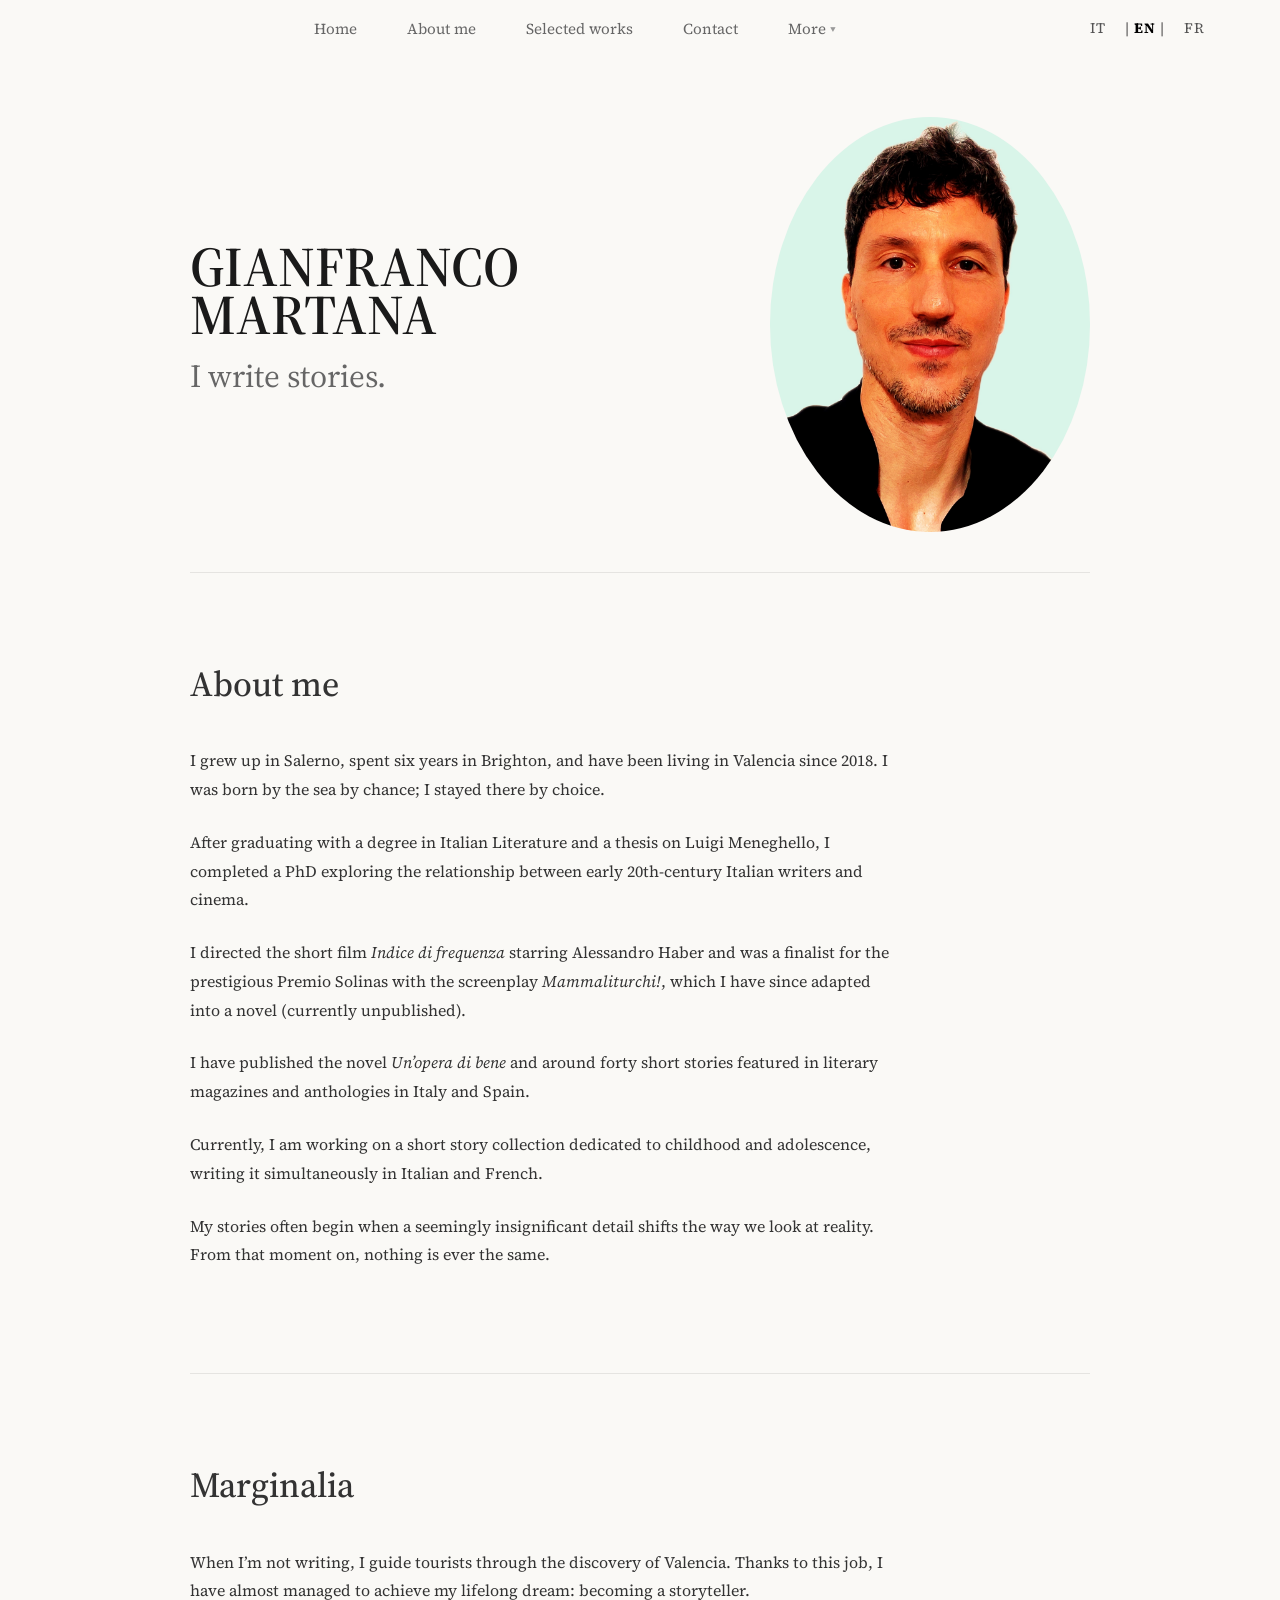
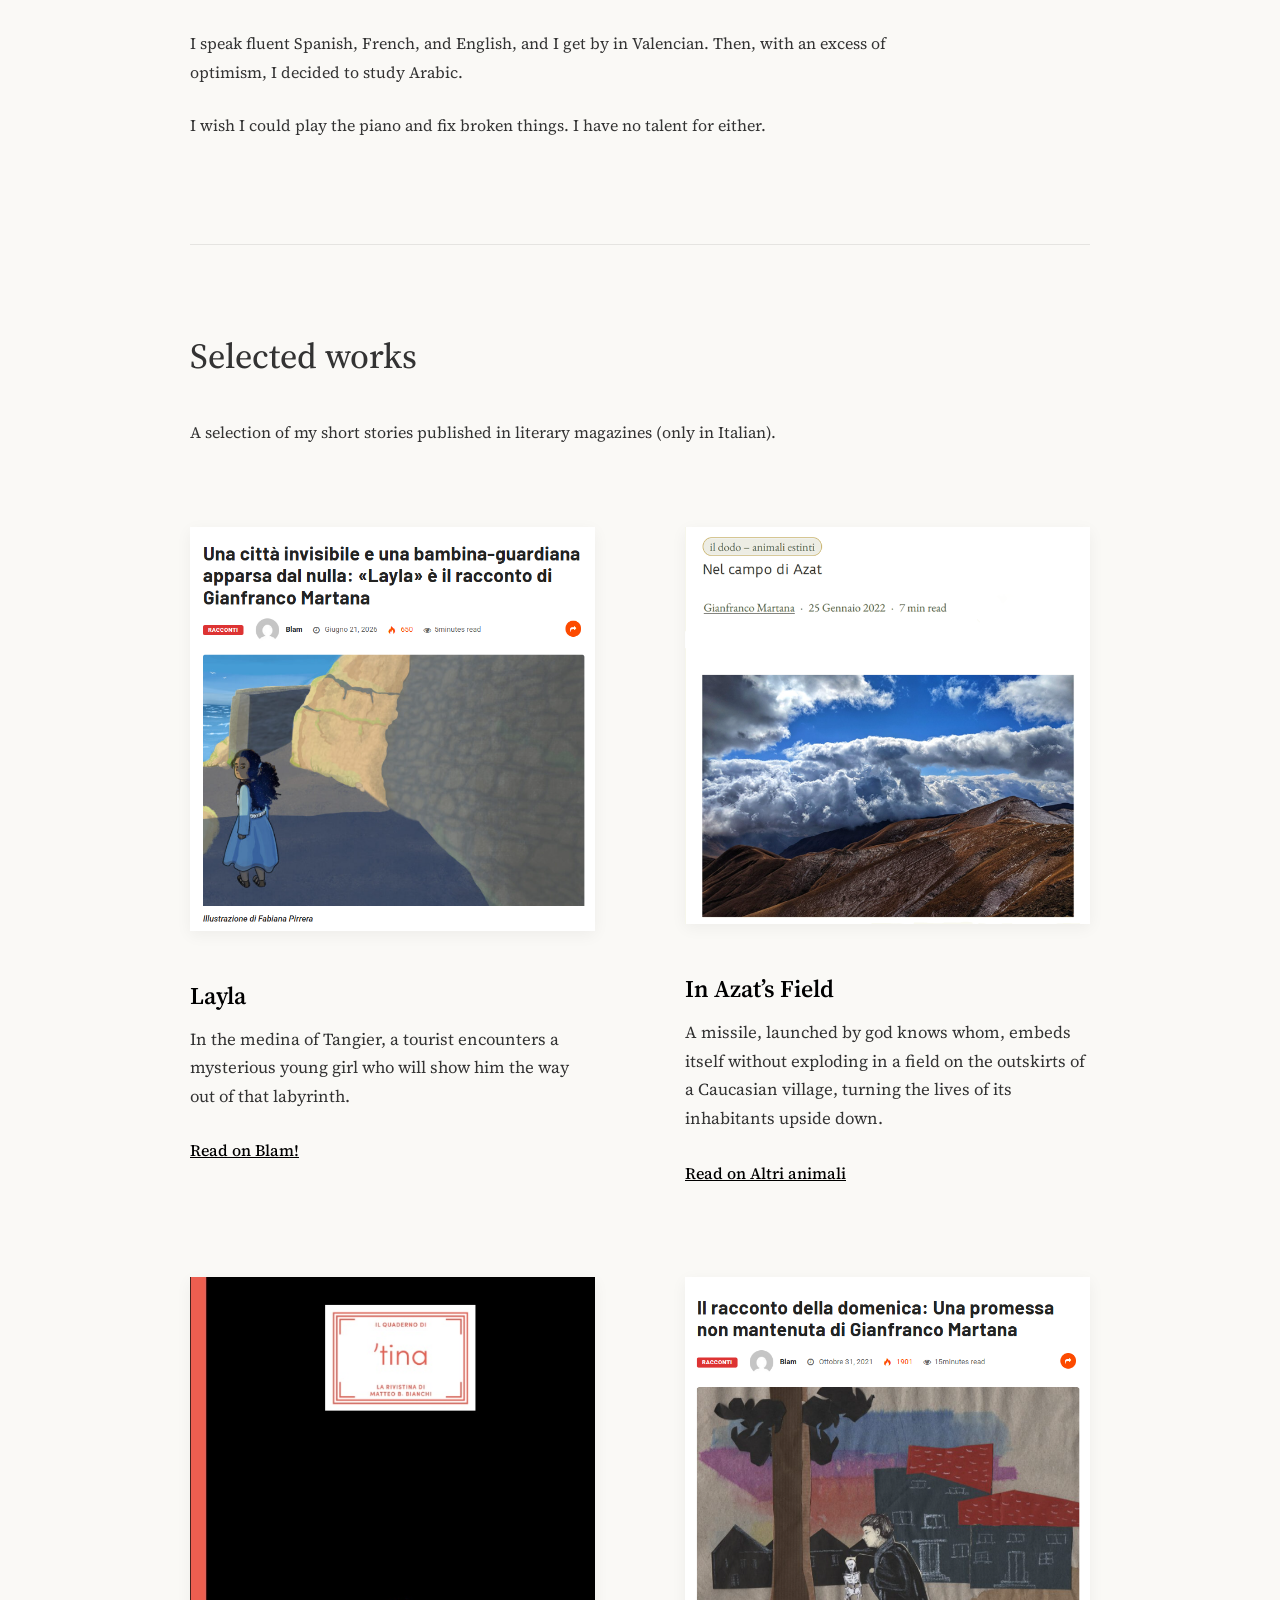
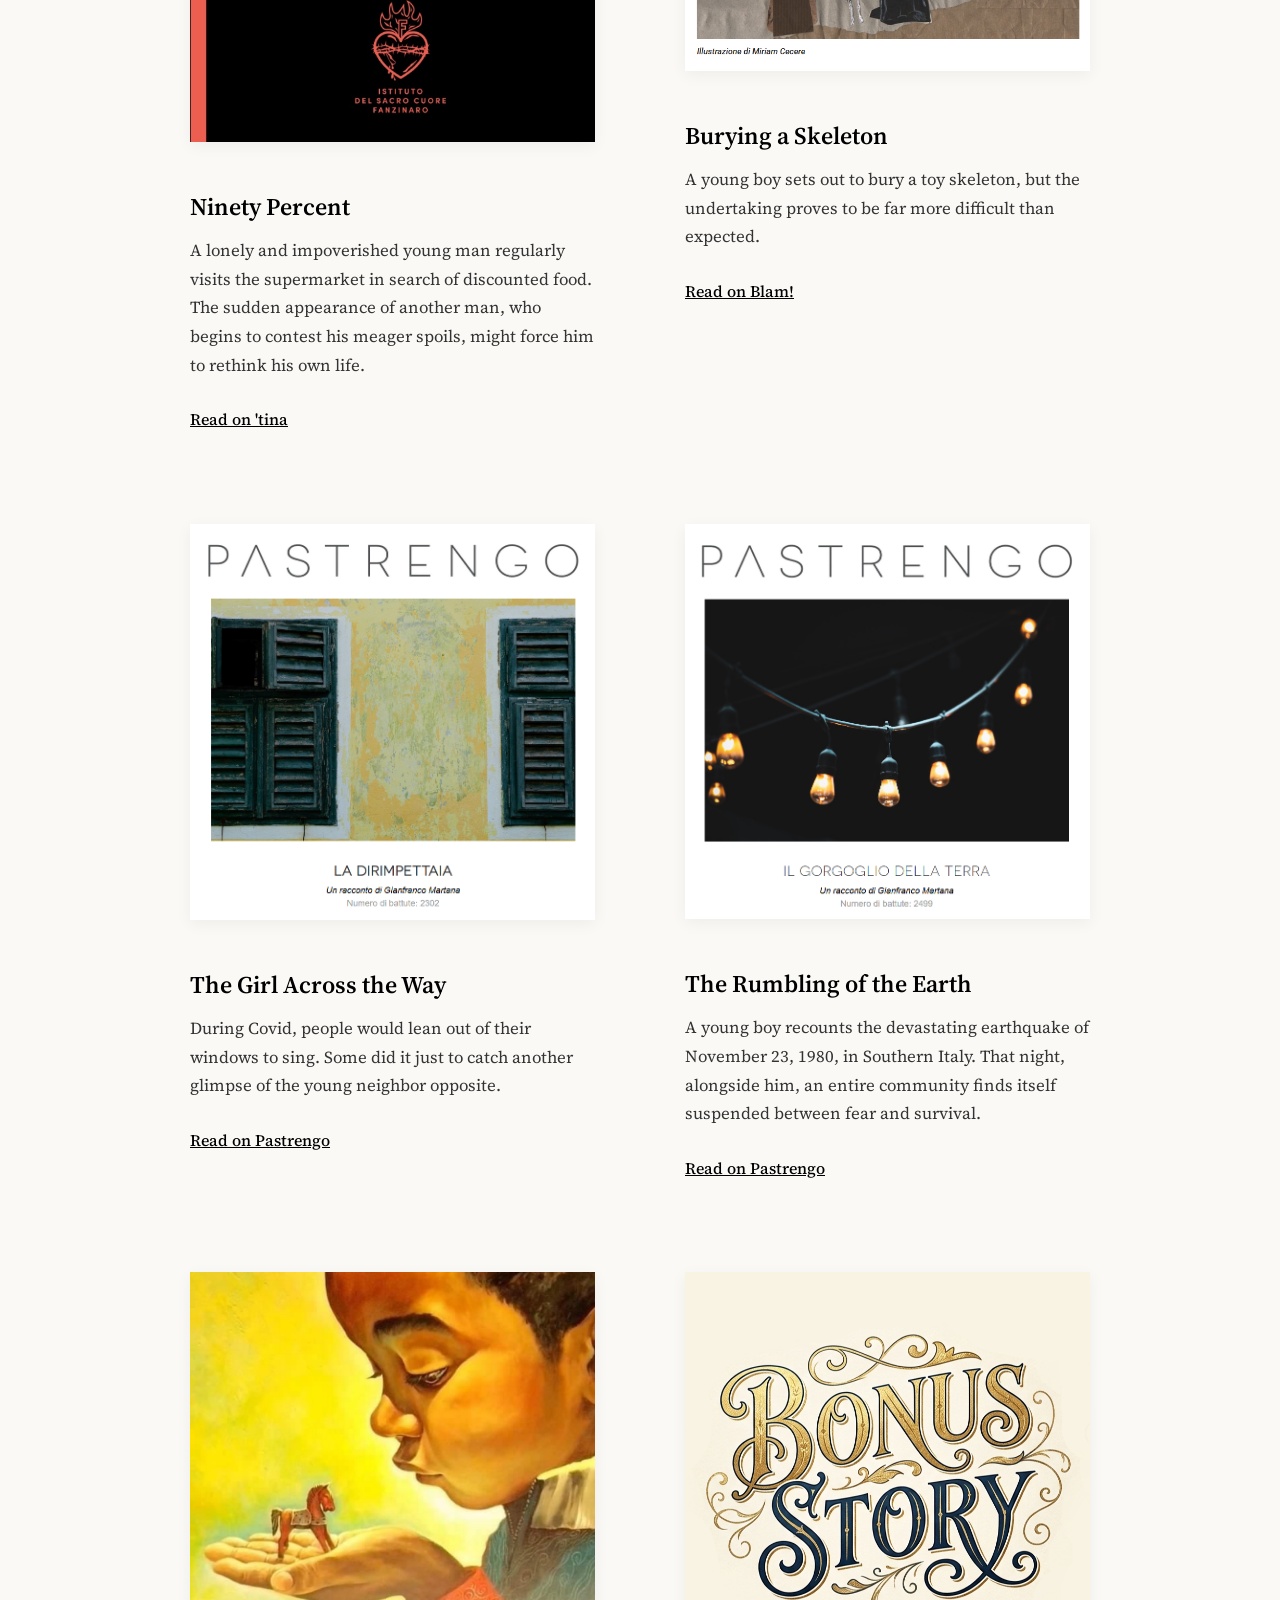
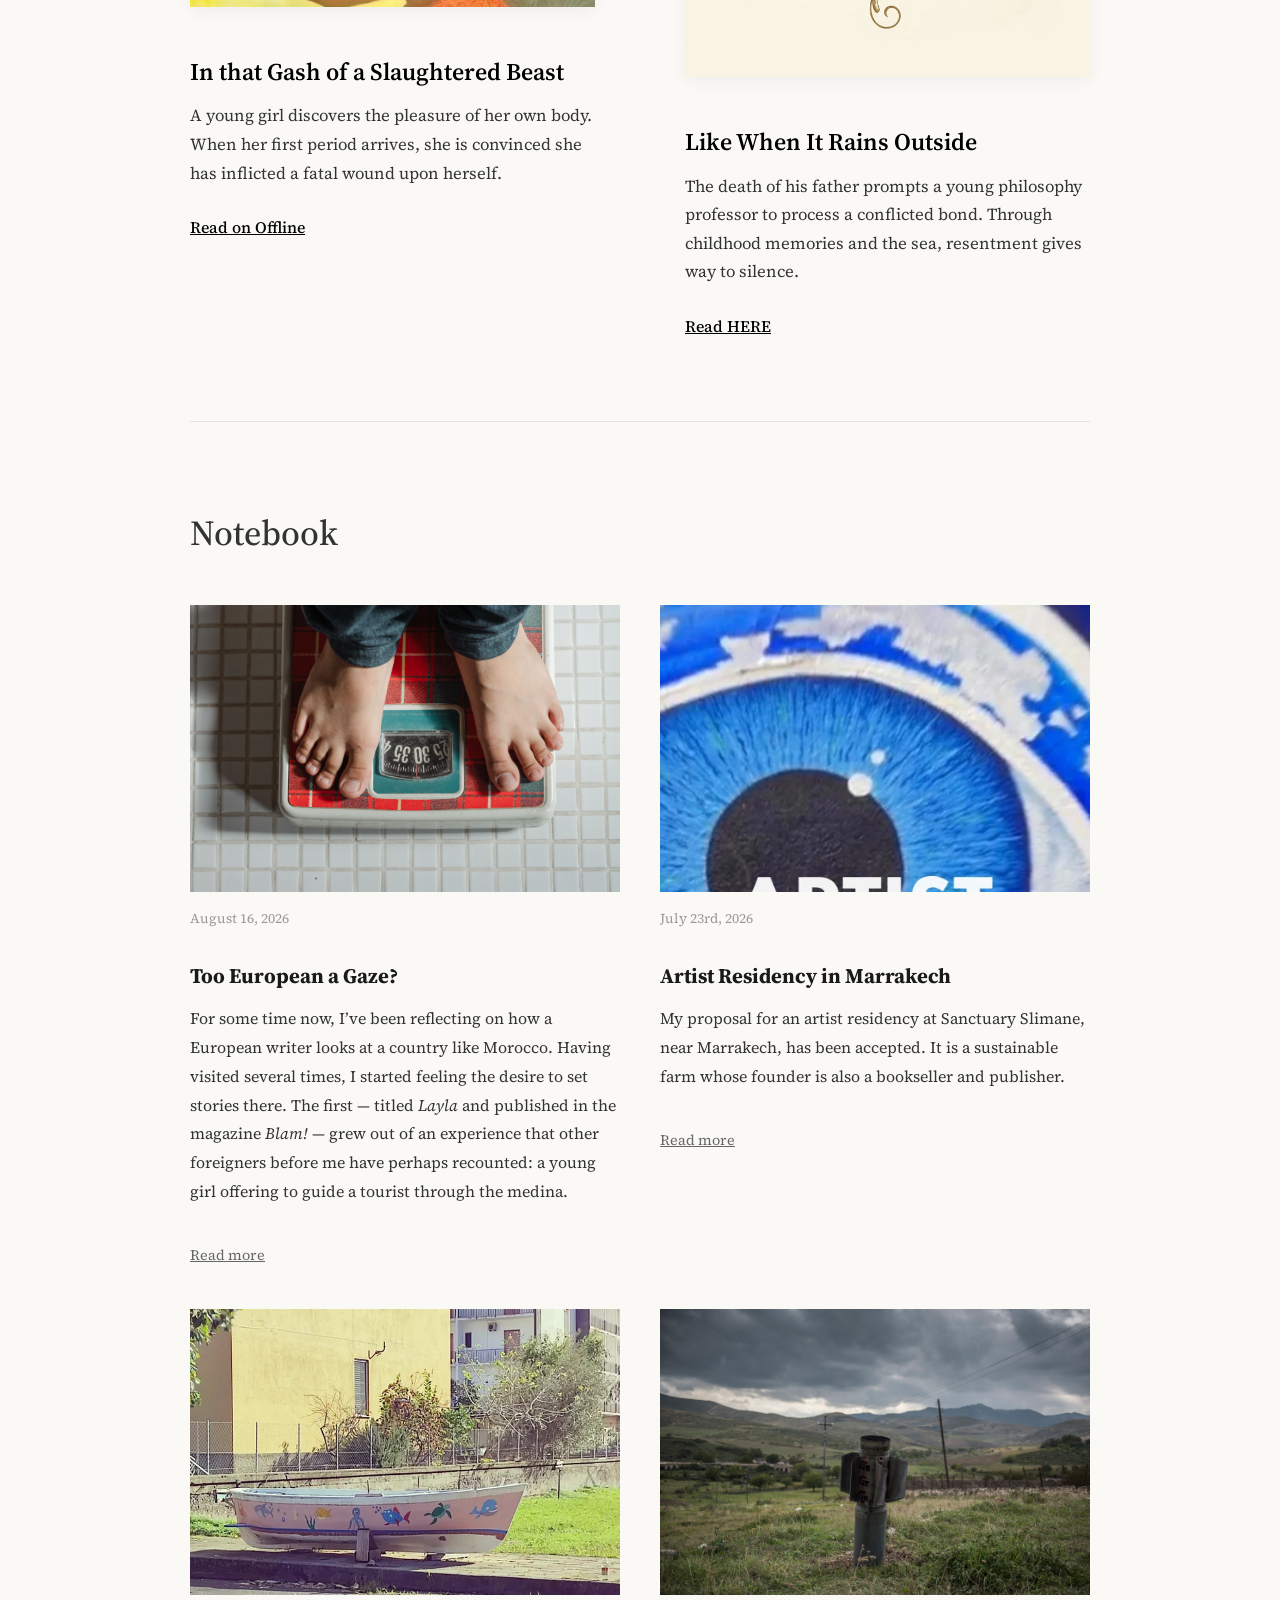
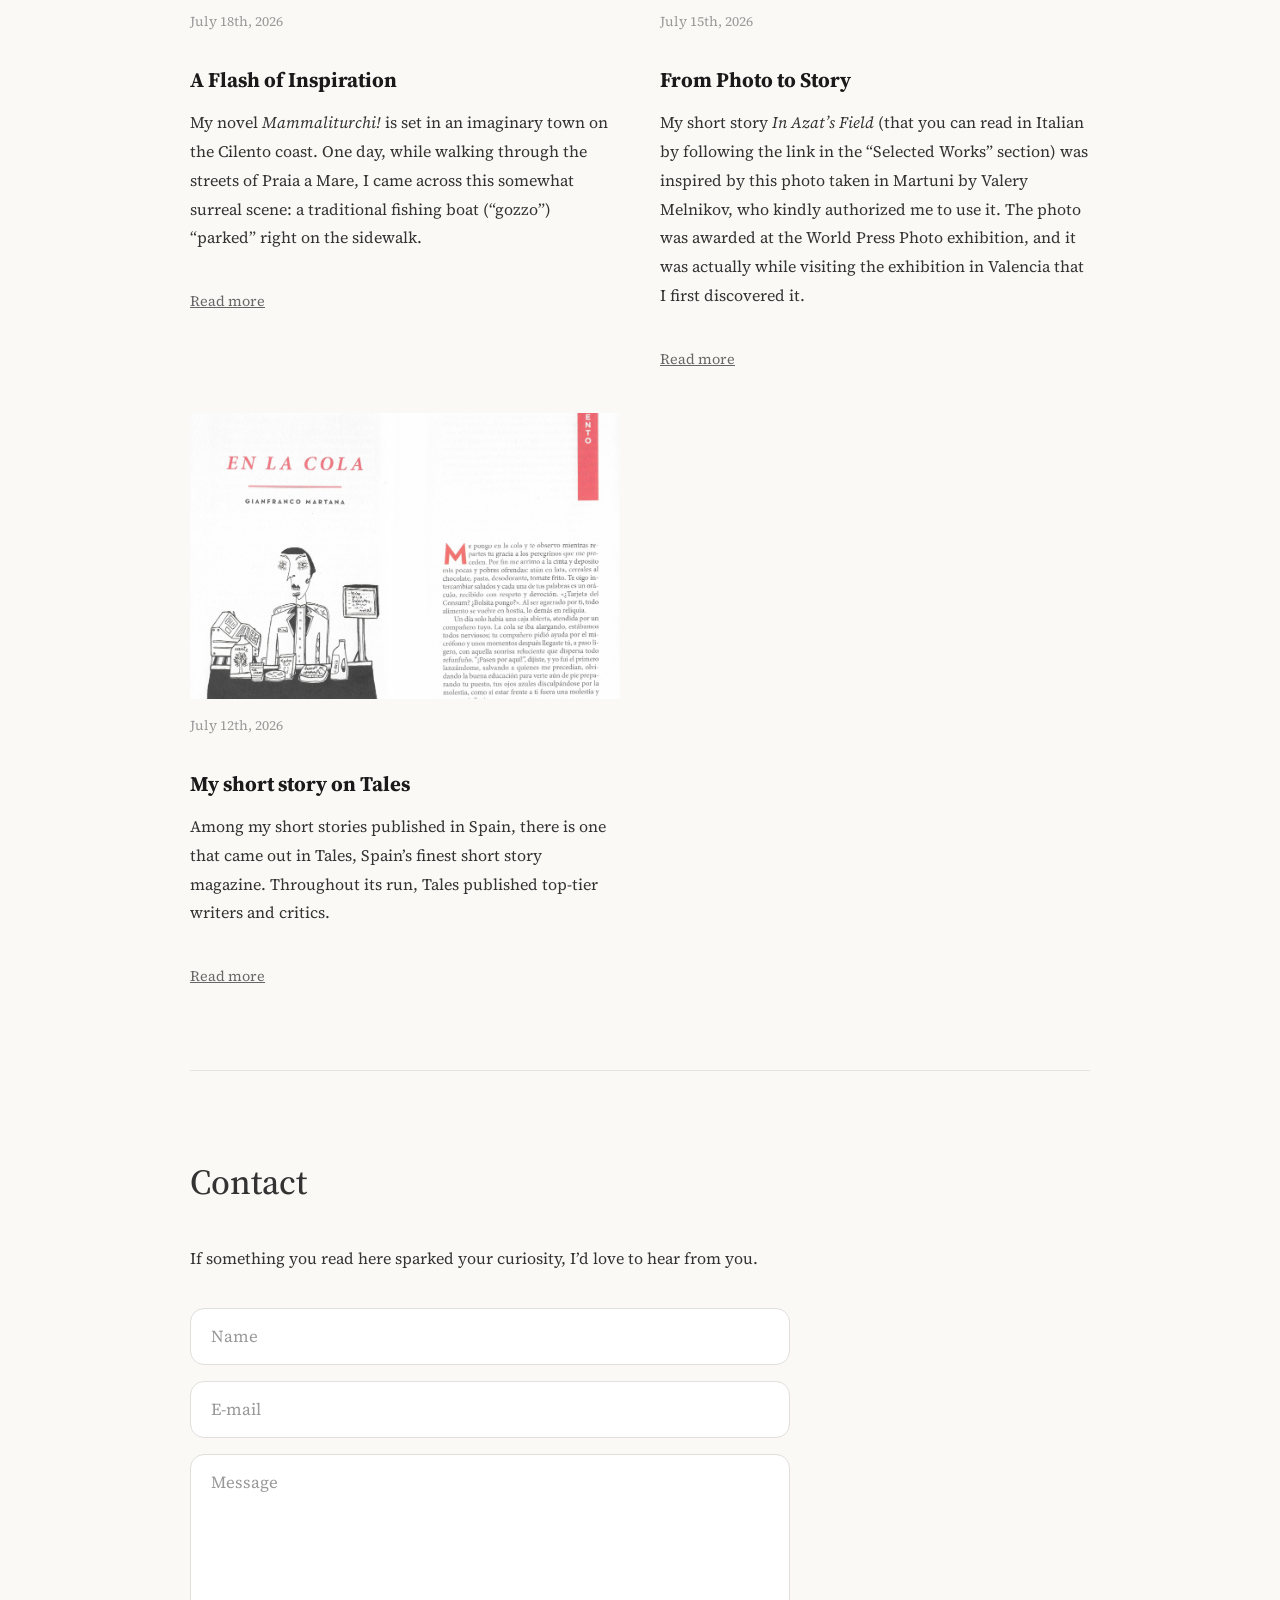
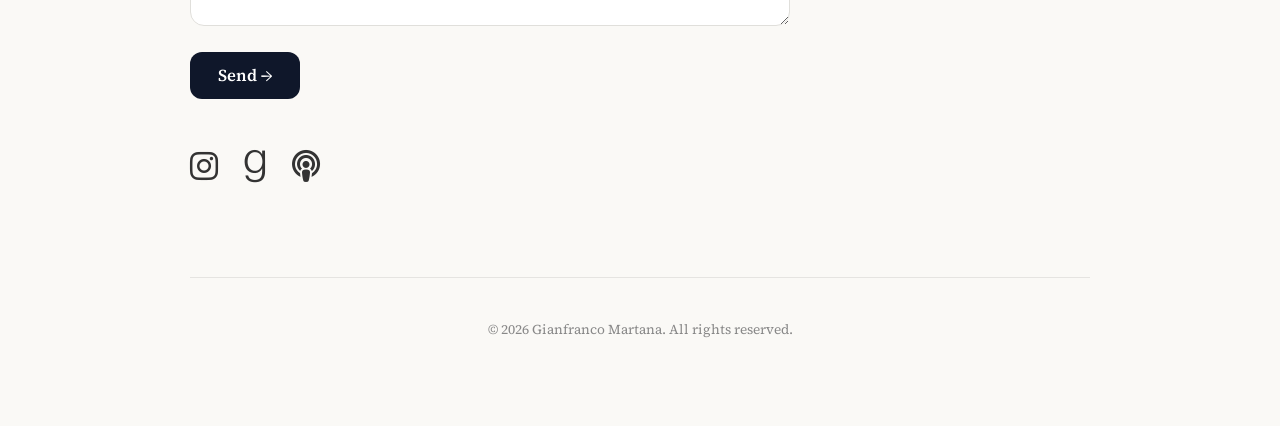
==== commit 8bba03af: "Add files via upload" ====
--- a/en/index.html
+++ b/en/index.html
@@ -83,8 +83,8 @@
         <section id="note">
             <h2>Marginalia</h2>
             <div class="content">
-                <p>When I’m not writing, I work as a tour guide.</p>
-                <p>I speak fluent Spanish, French, and English, and I get by in Valencian. Then, with an excess of self-confidence, I decided to study Arabic.</p>
+<p>When I’m not writing, I guide tourists through the discovery of Valencia. Thanks to this job, I have almost managed to achieve my lifelong dream: becoming a storyteller.</p>
+<p>I speak fluent Spanish, French, and English, and I get by in Valencian. Then, with an excess of optimism, I decided to study Arabic.</p>
                 <p>I wish I could play the piano and fix broken things. I have no talent for either.</p>
             </div>
         </section>
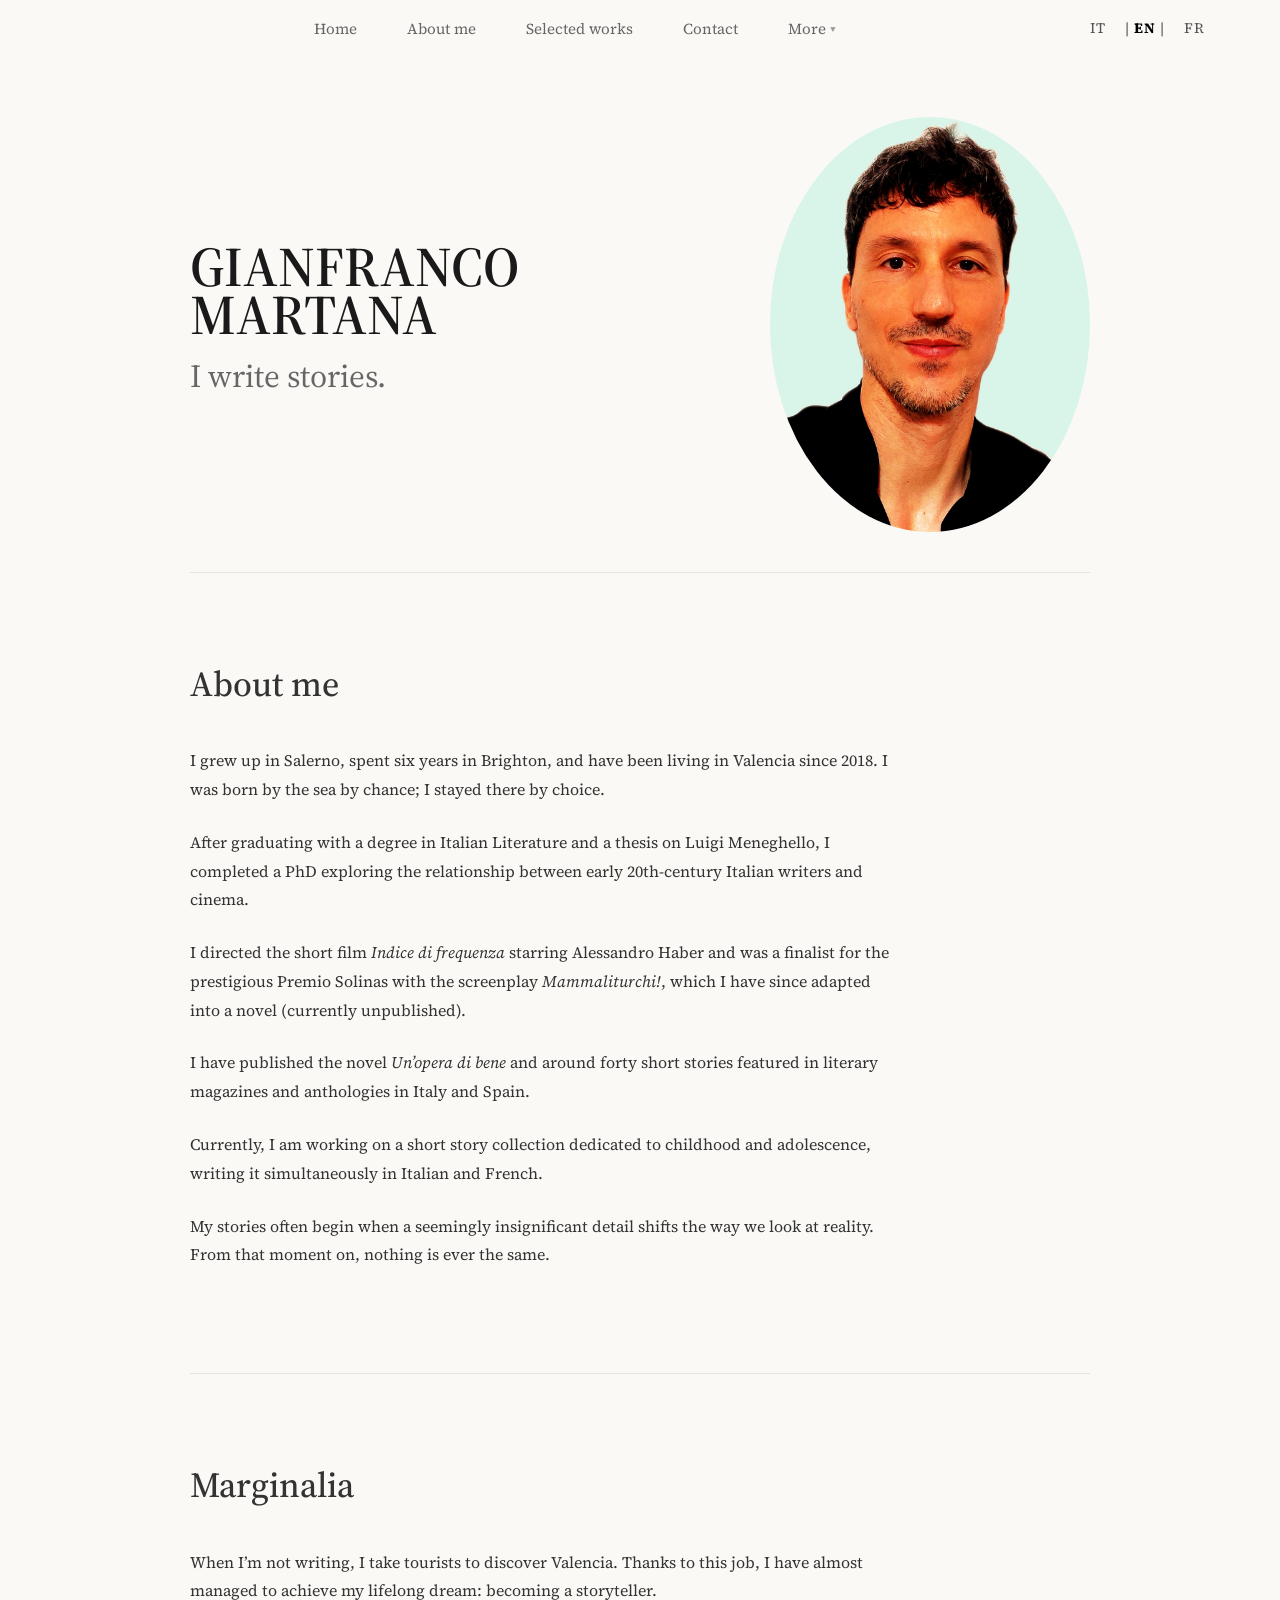
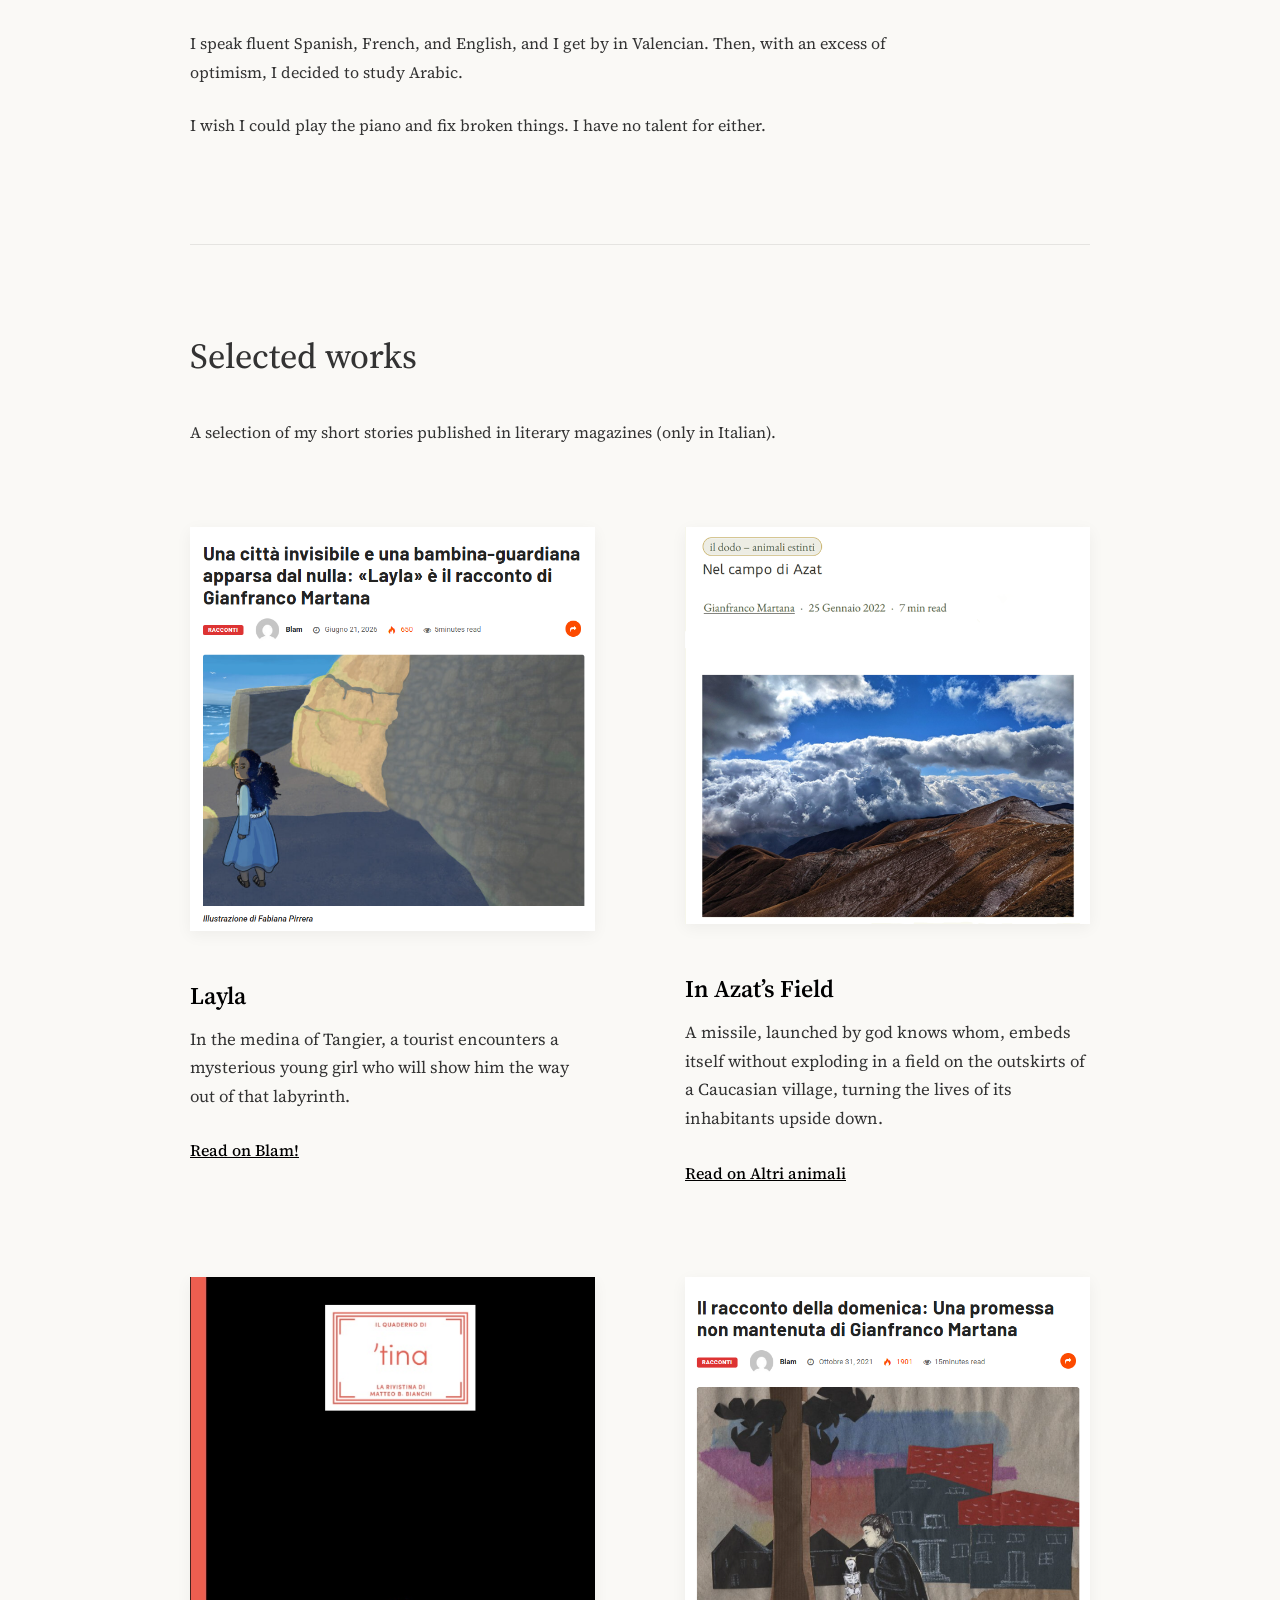
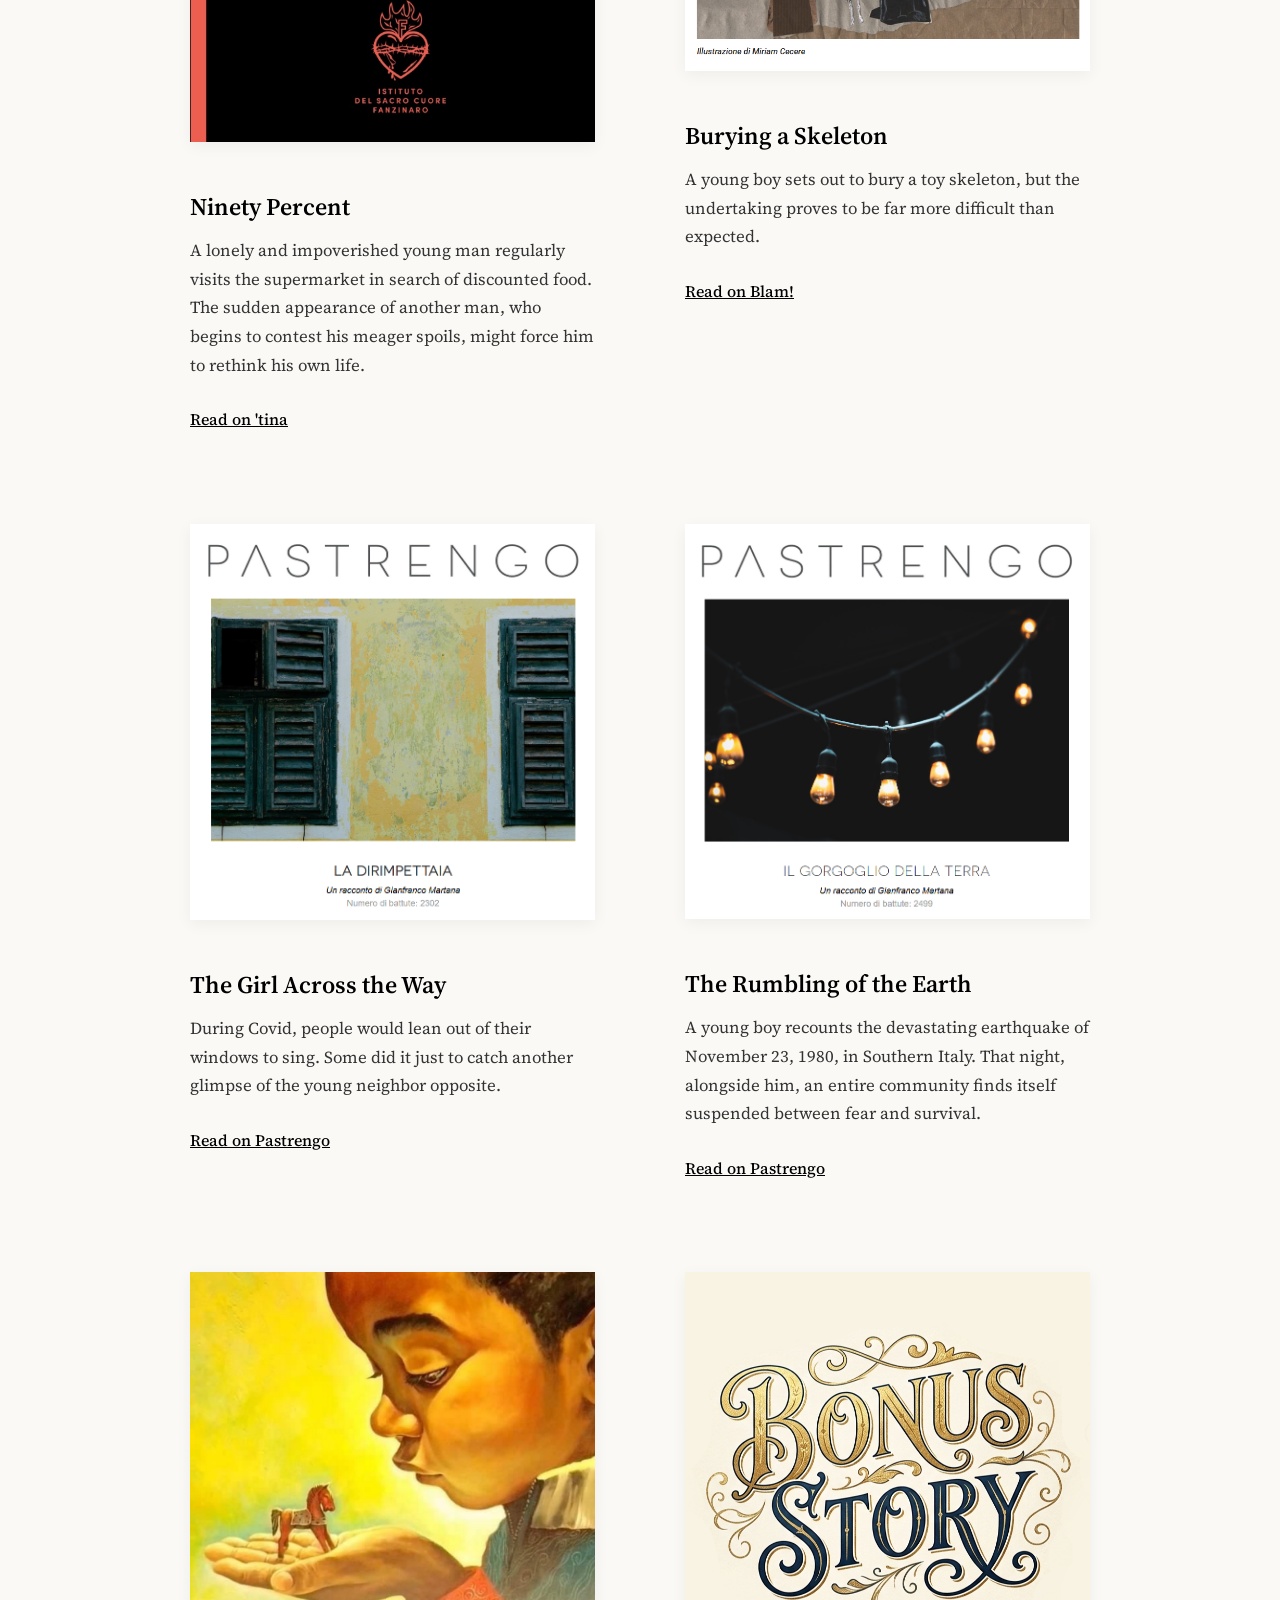
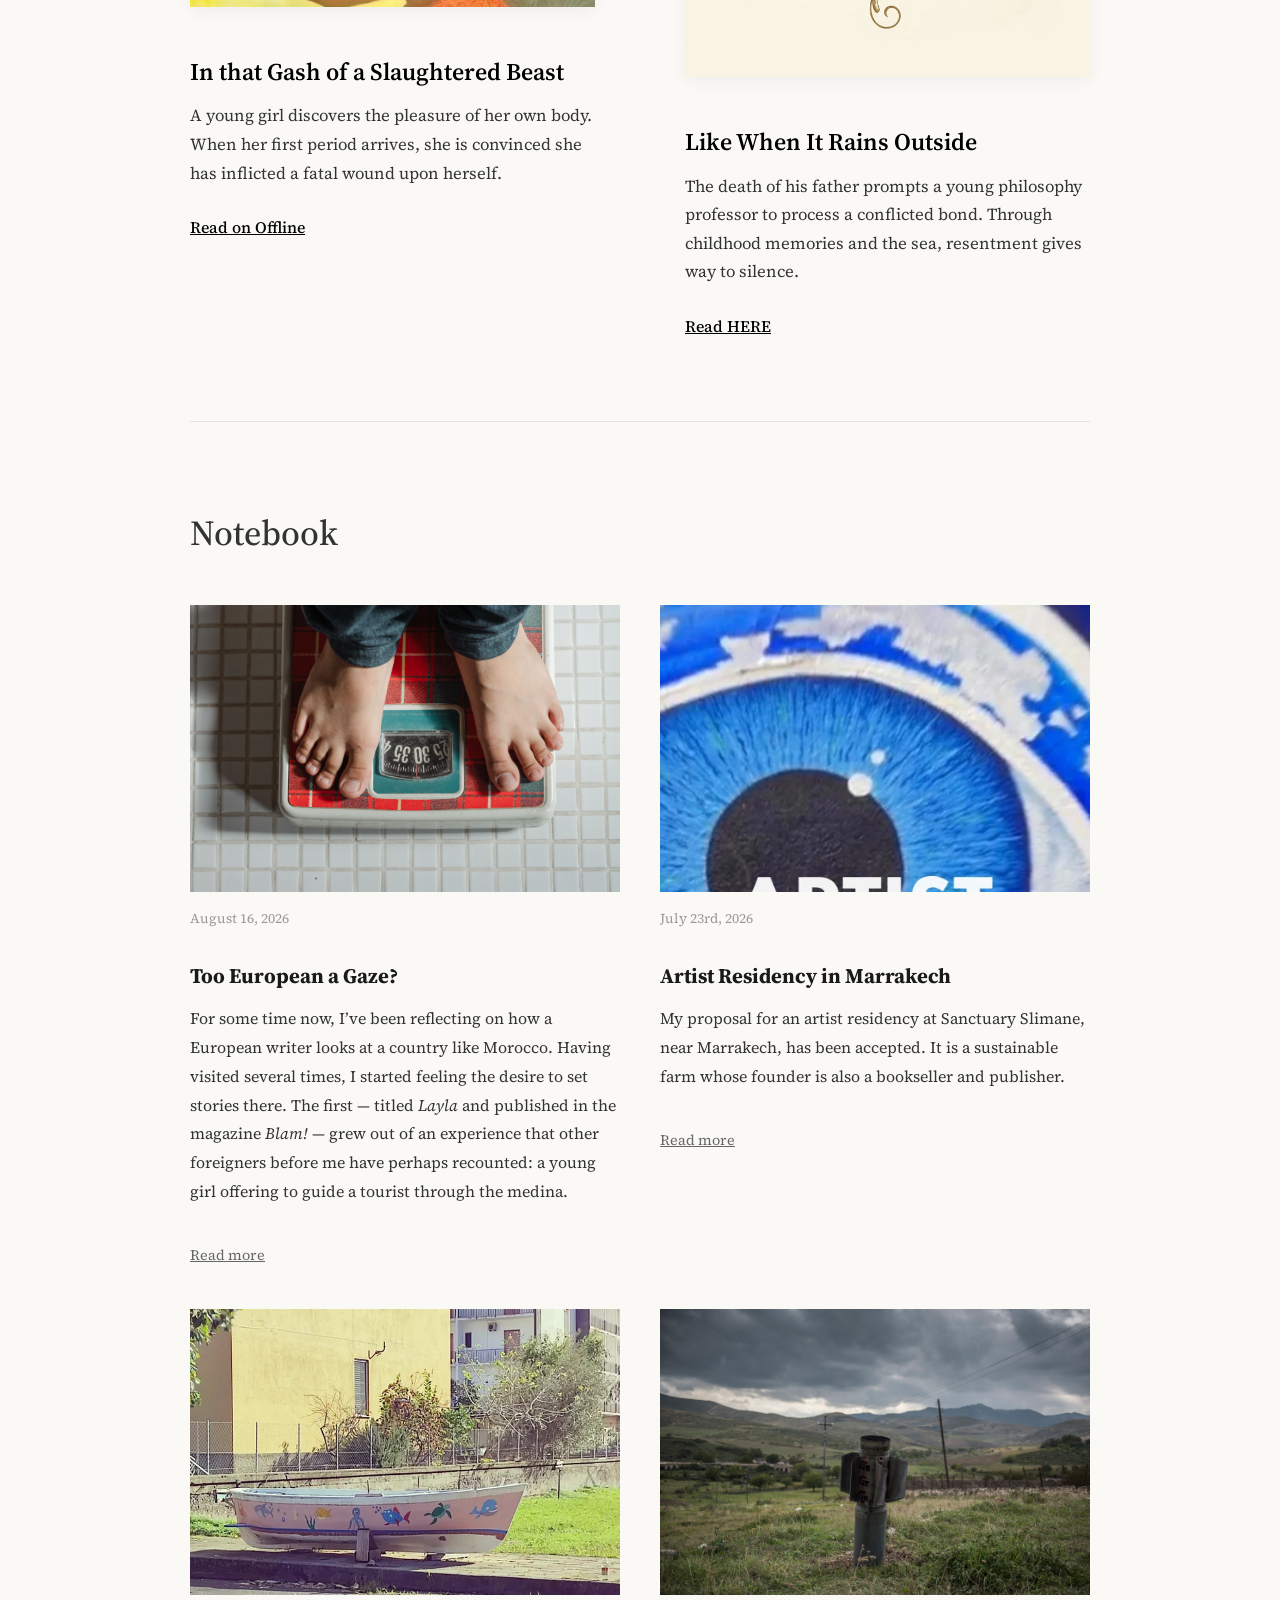
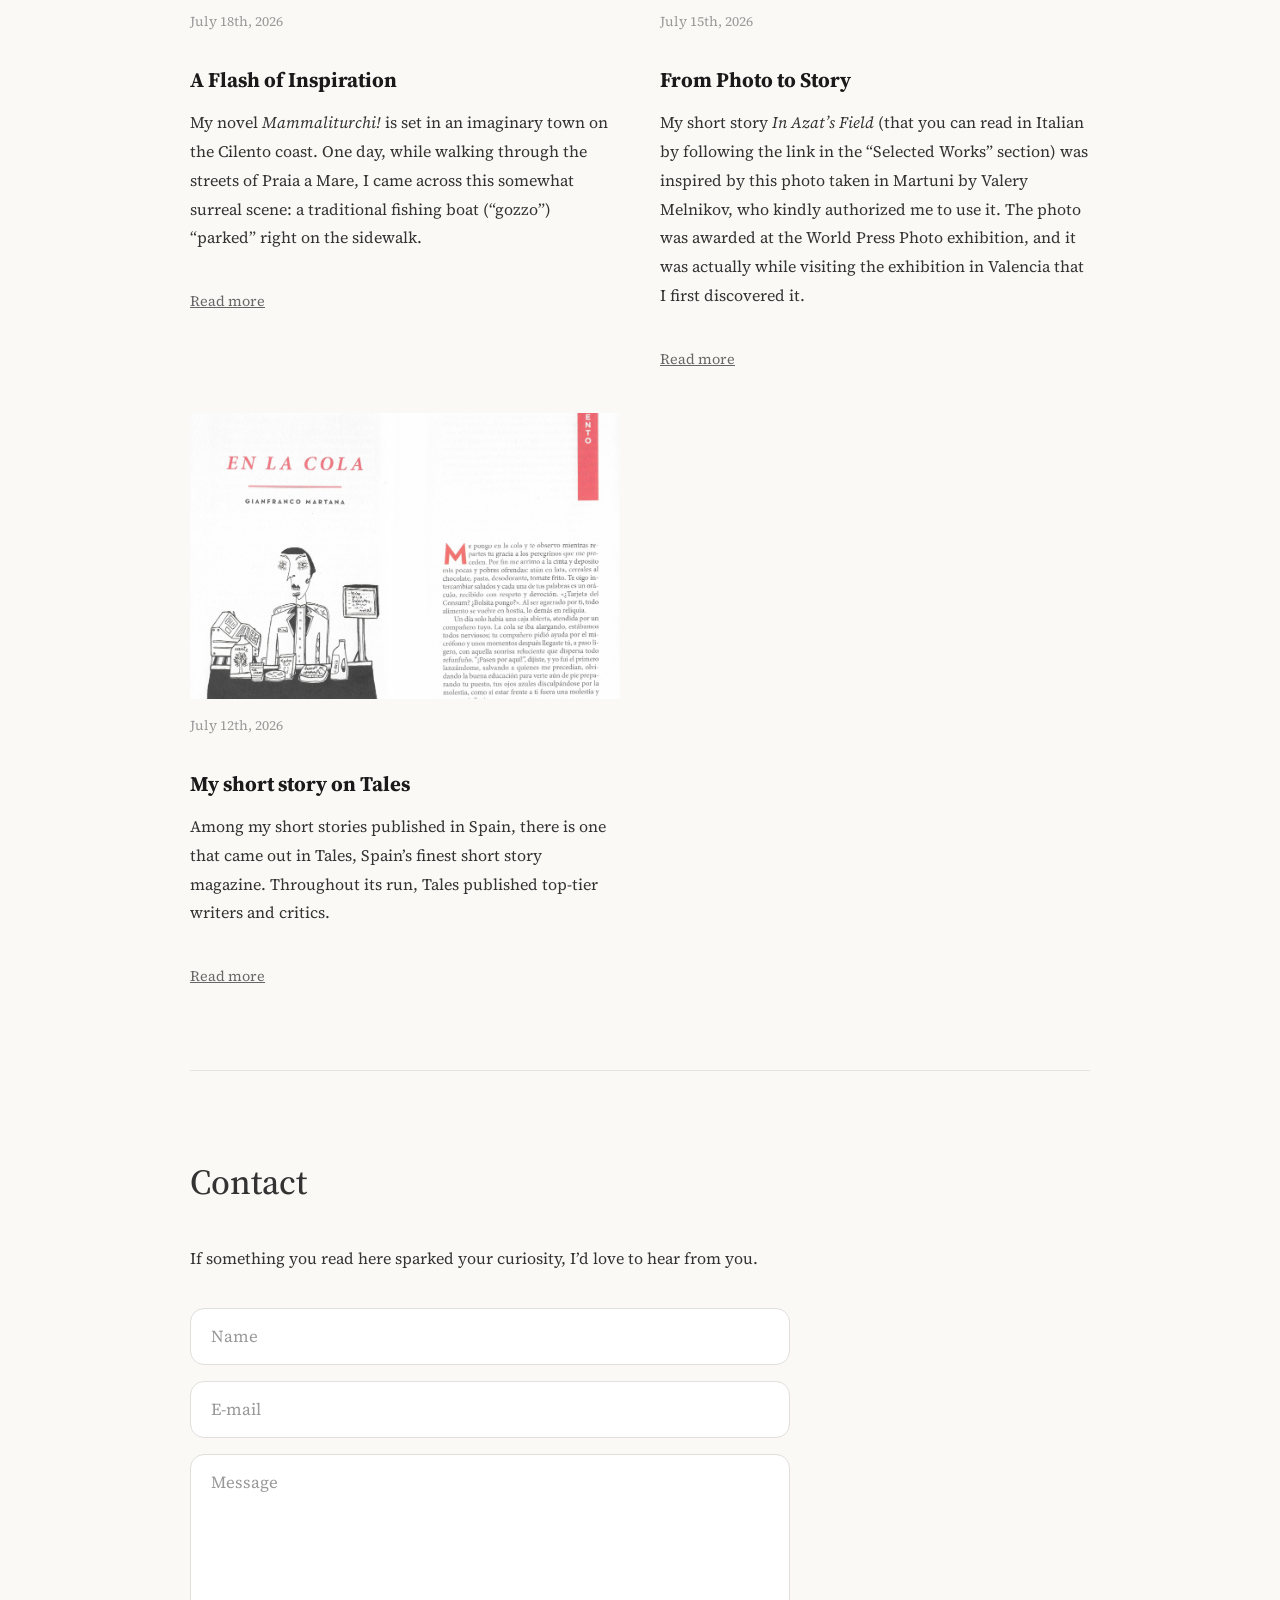
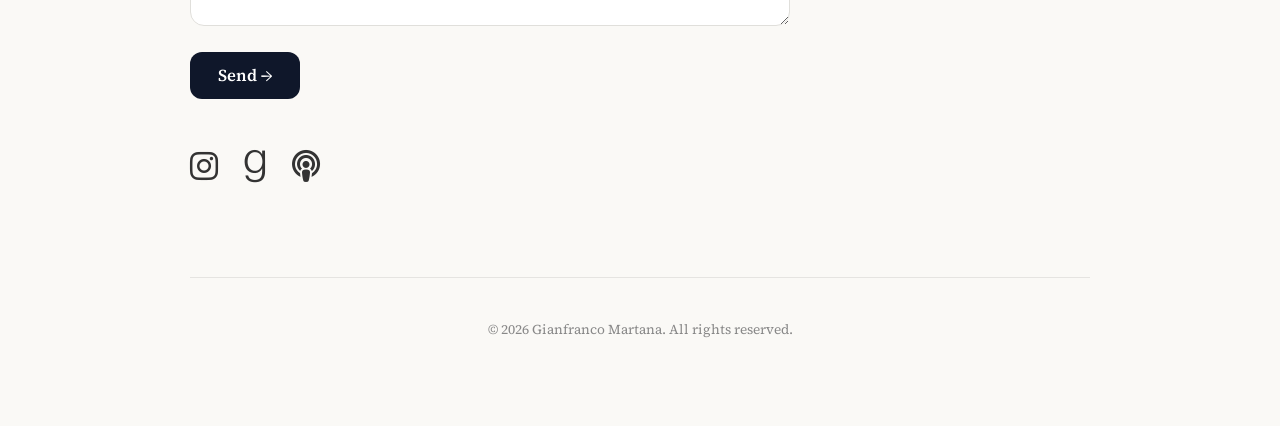
==== commit bcb3b364: "Add files via upload" ====
--- a/en/index.html
+++ b/en/index.html
@@ -83,7 +83,7 @@
         <section id="note">
             <h2>Marginalia</h2>
             <div class="content">
-<p>When I’m not writing, I guide tourists through the discovery of Valencia. Thanks to this job, I have almost managed to achieve my lifelong dream: becoming a storyteller.</p>
+<p>When I’m not writing, I take tourists to discover Valencia. Thanks to this job, I have almost managed to achieve my lifelong dream: becoming a storyteller.</p>
 <p>I speak fluent Spanish, French, and English, and I get by in Valencian. Then, with an excess of optimism, I decided to study Arabic.</p>
                 <p>I wish I could play the piano and fix broken things. I have no talent for either.</p>
             </div>
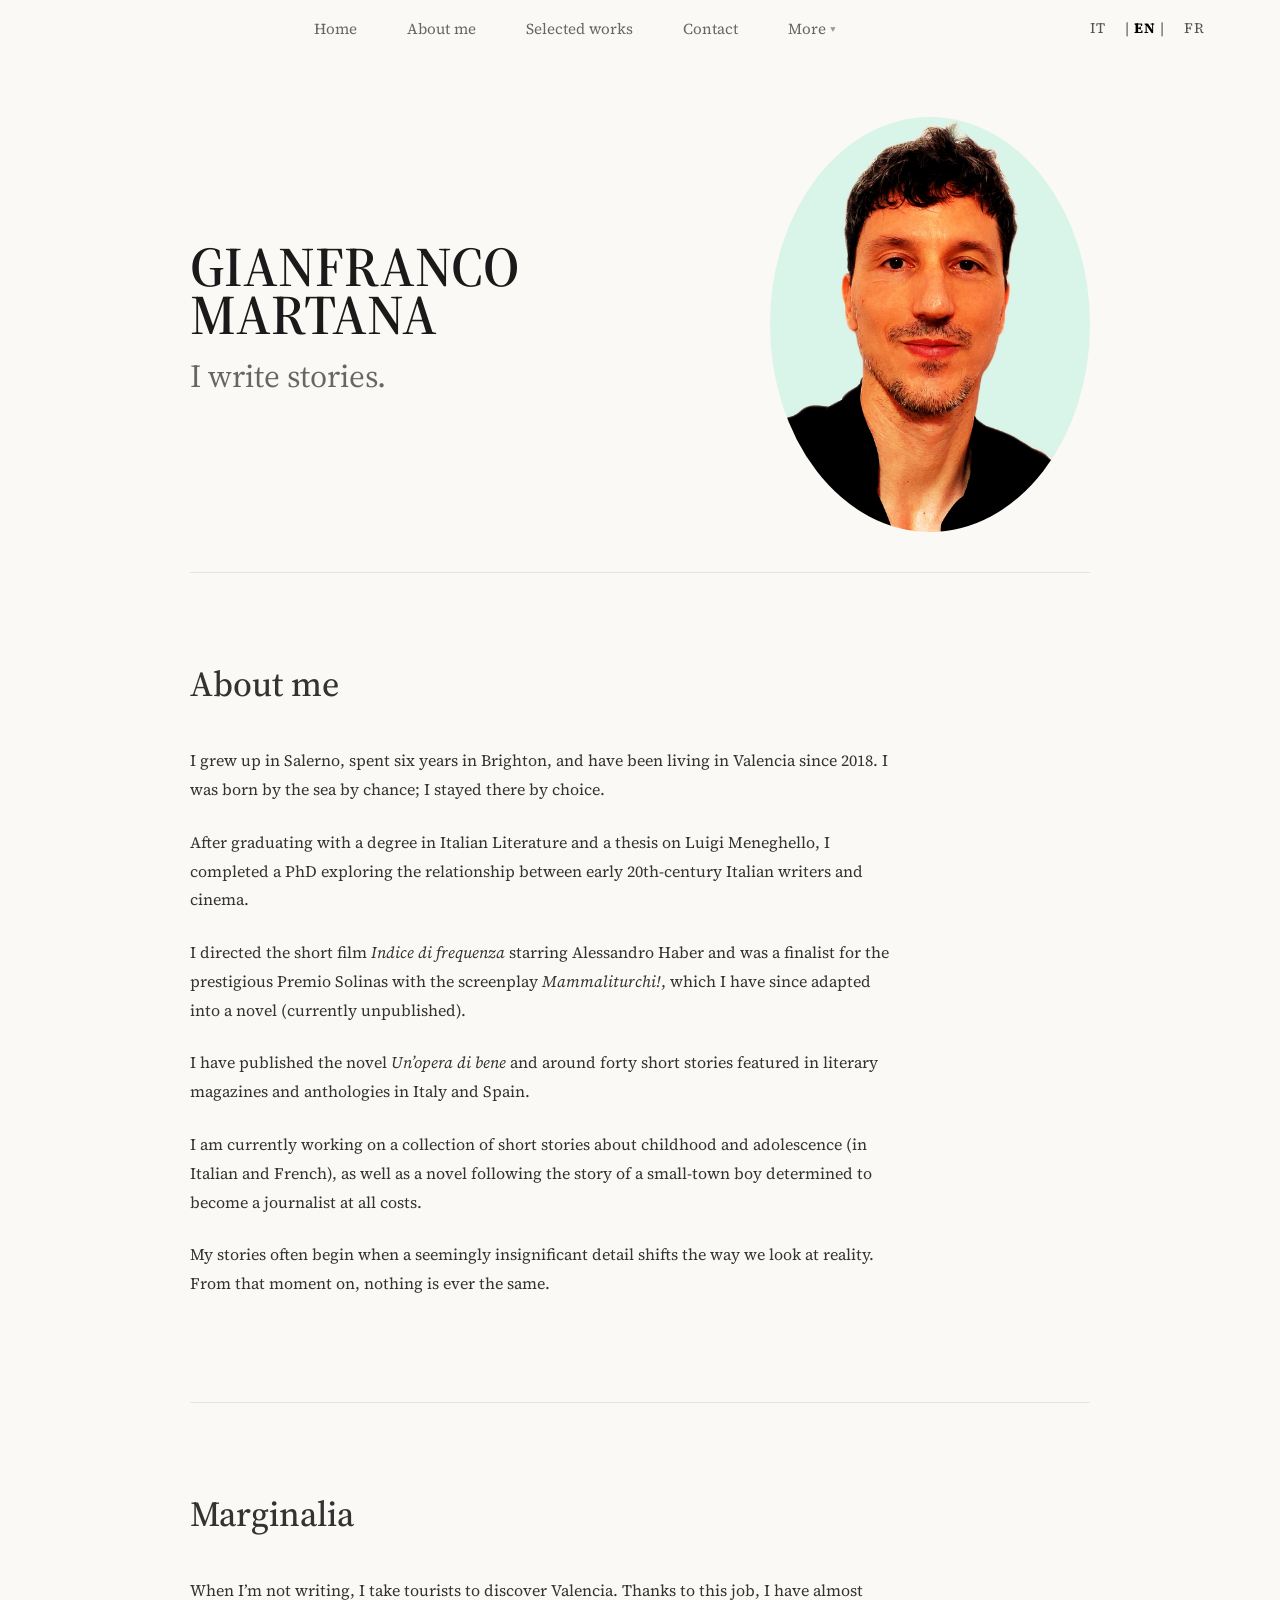
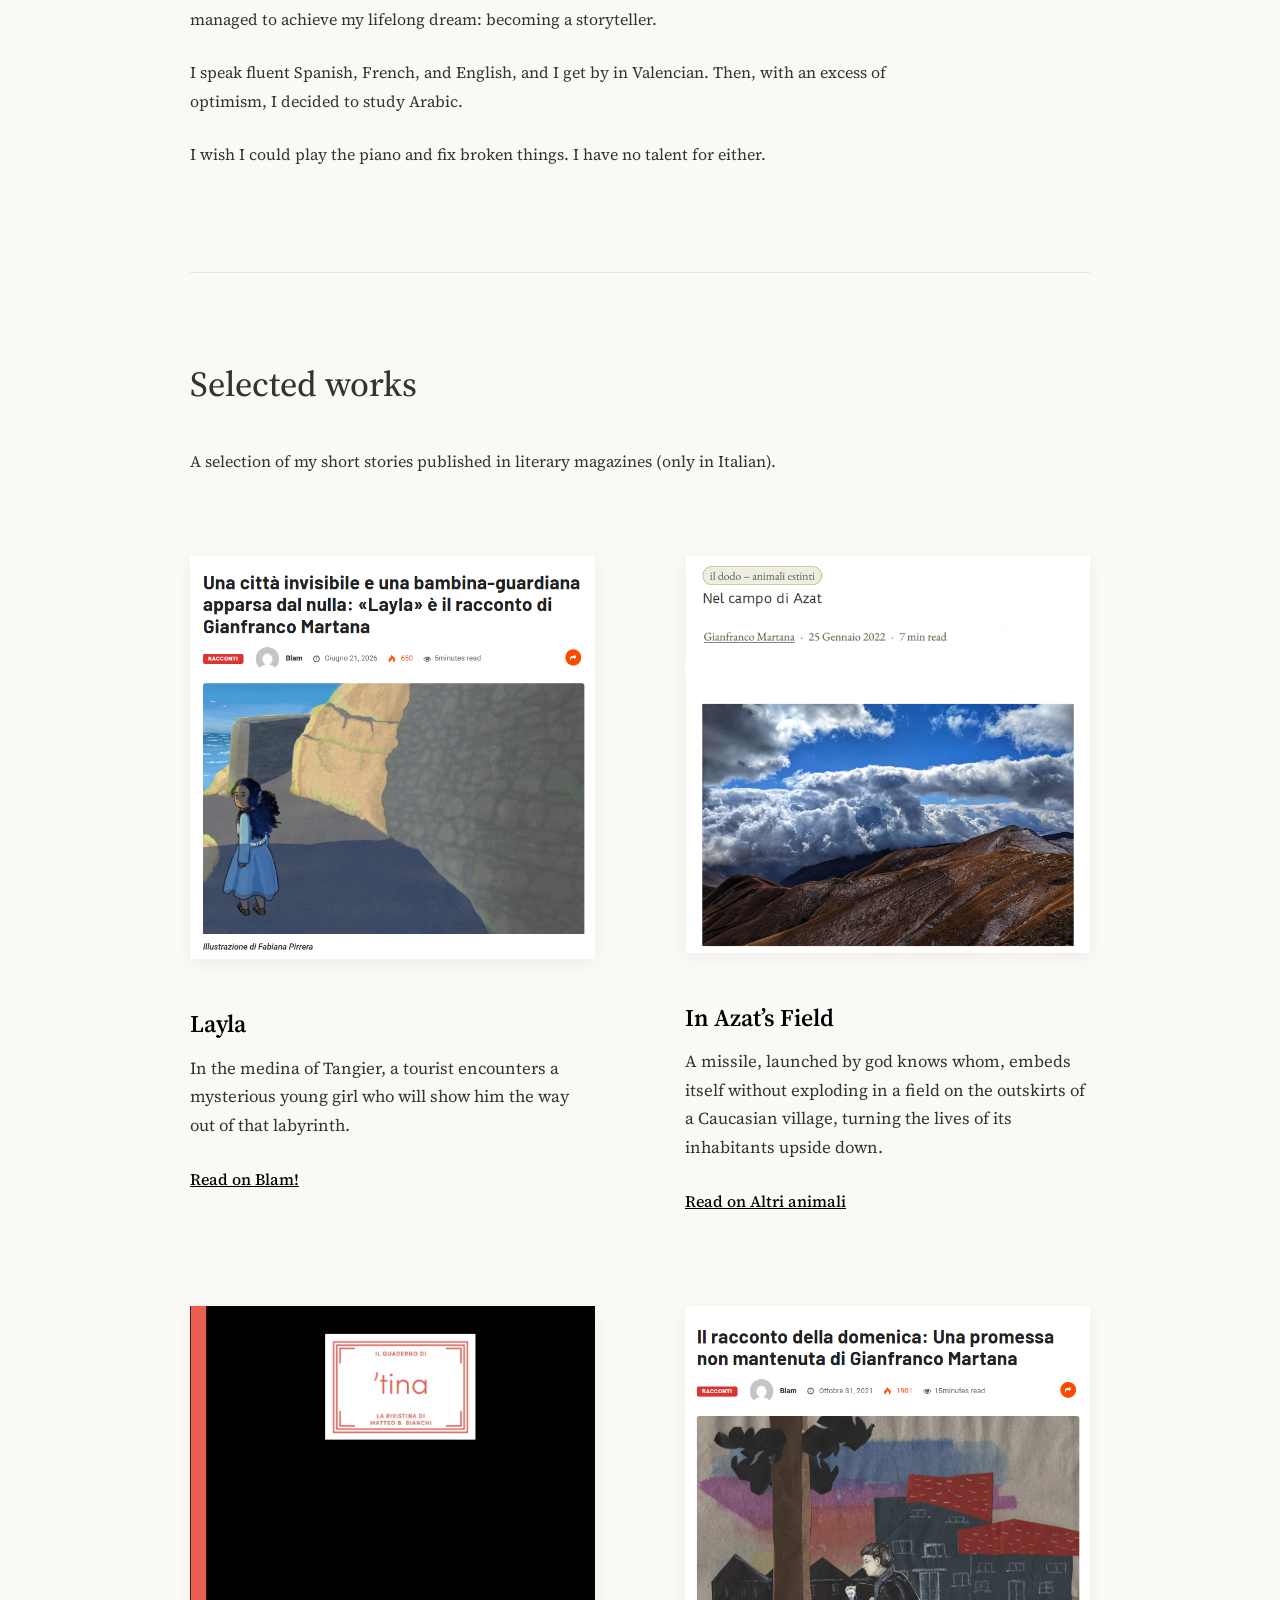
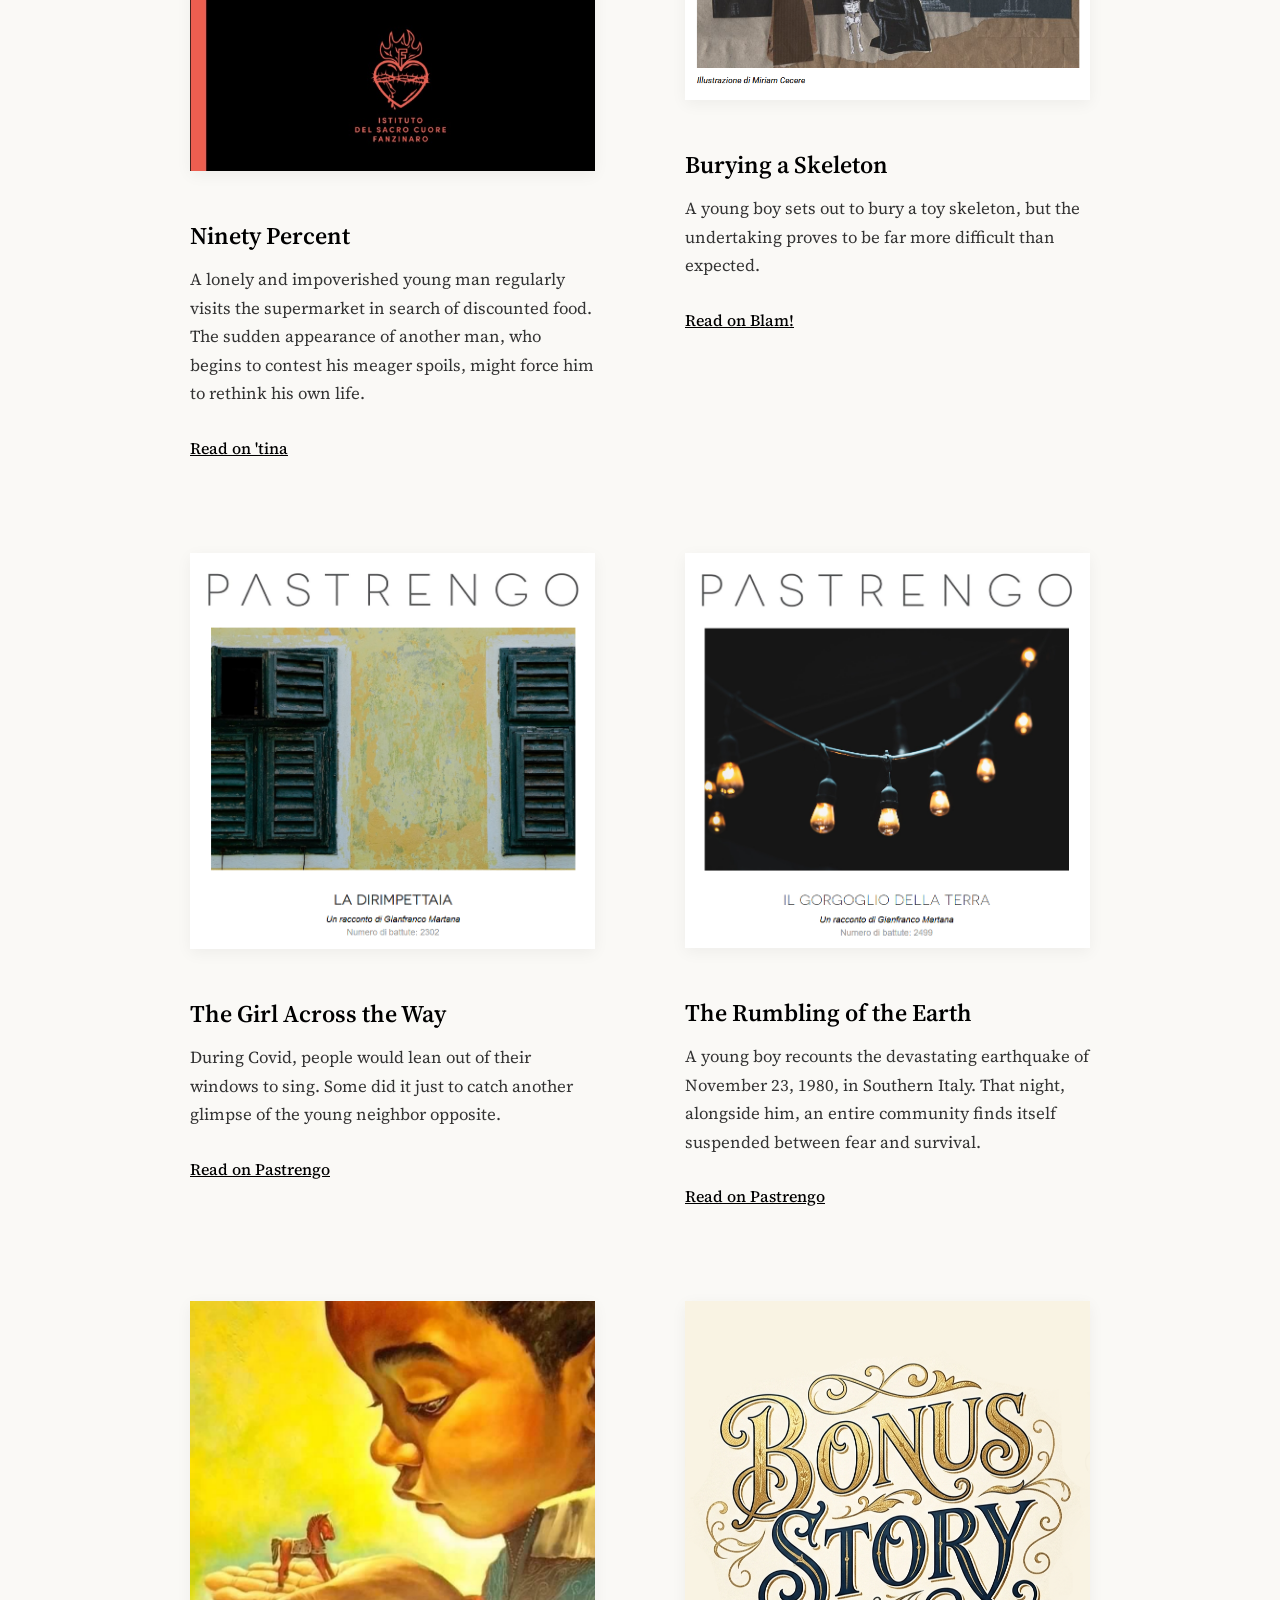
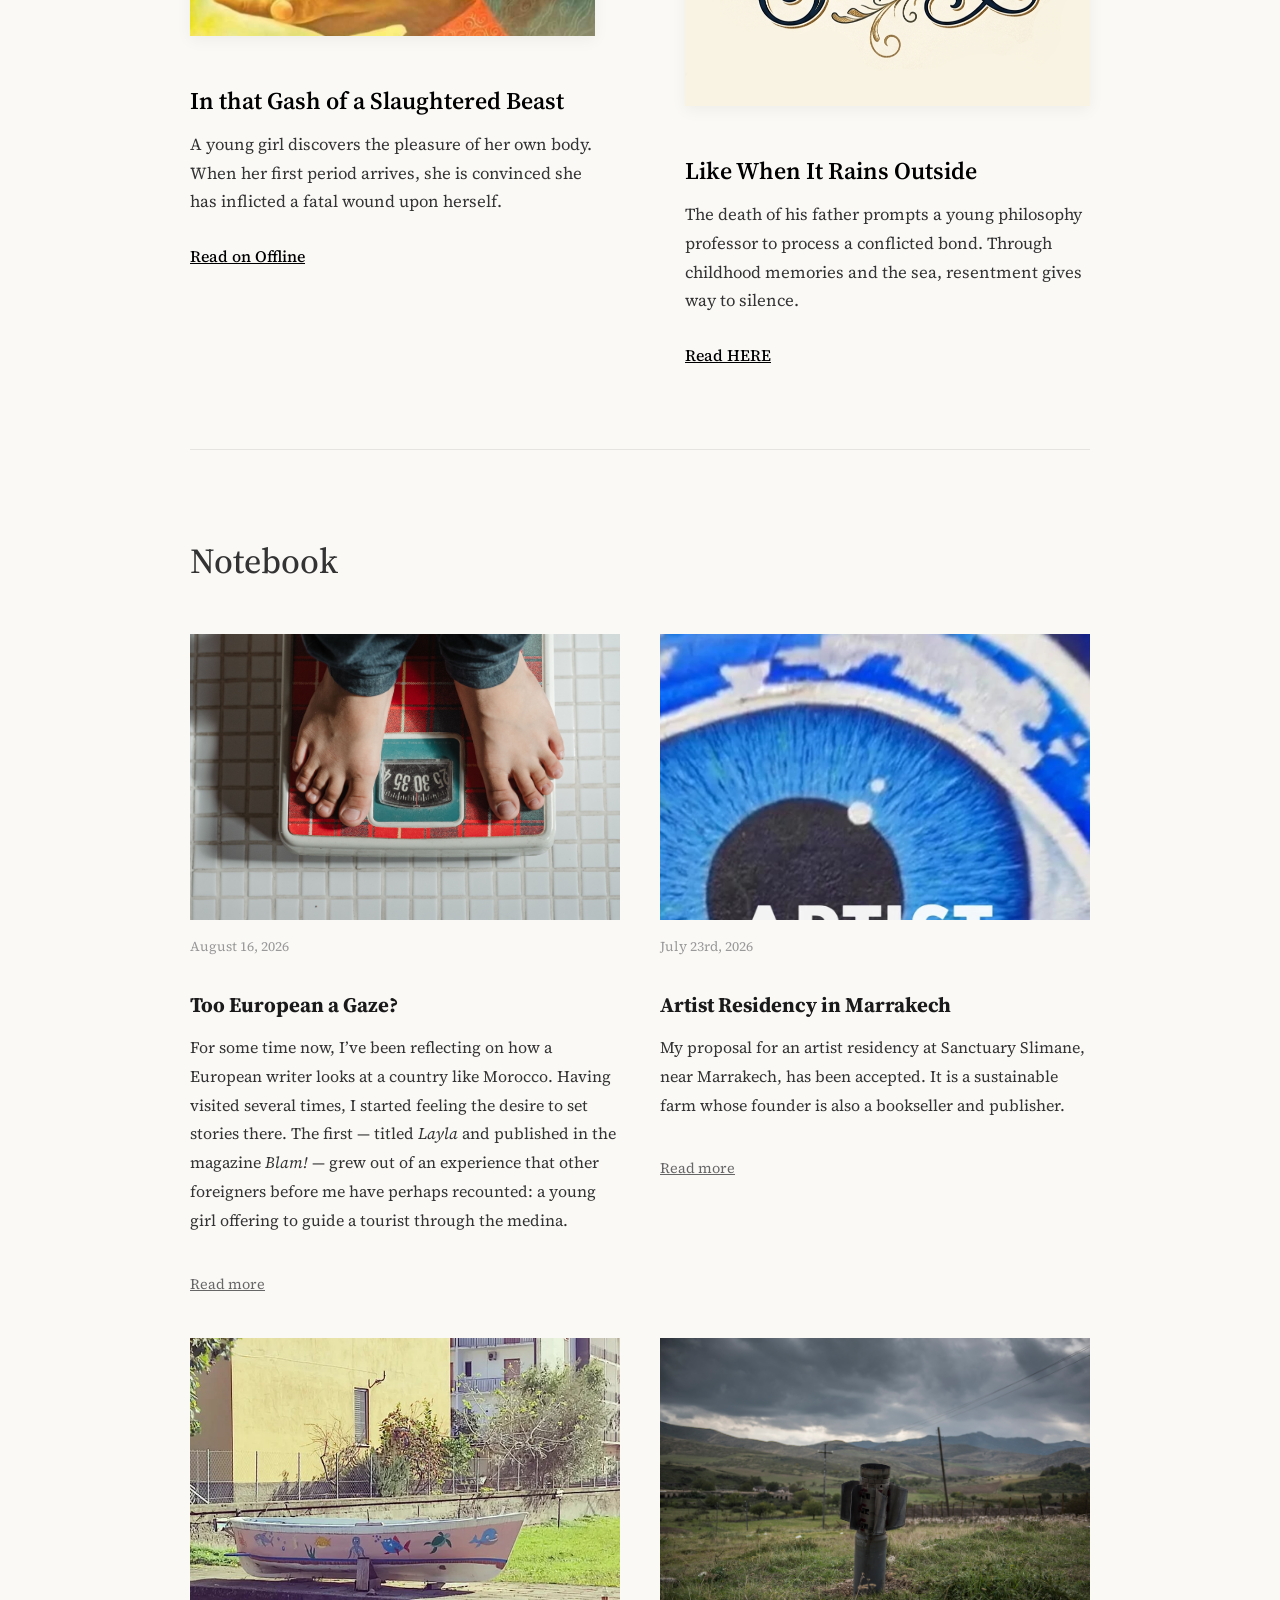
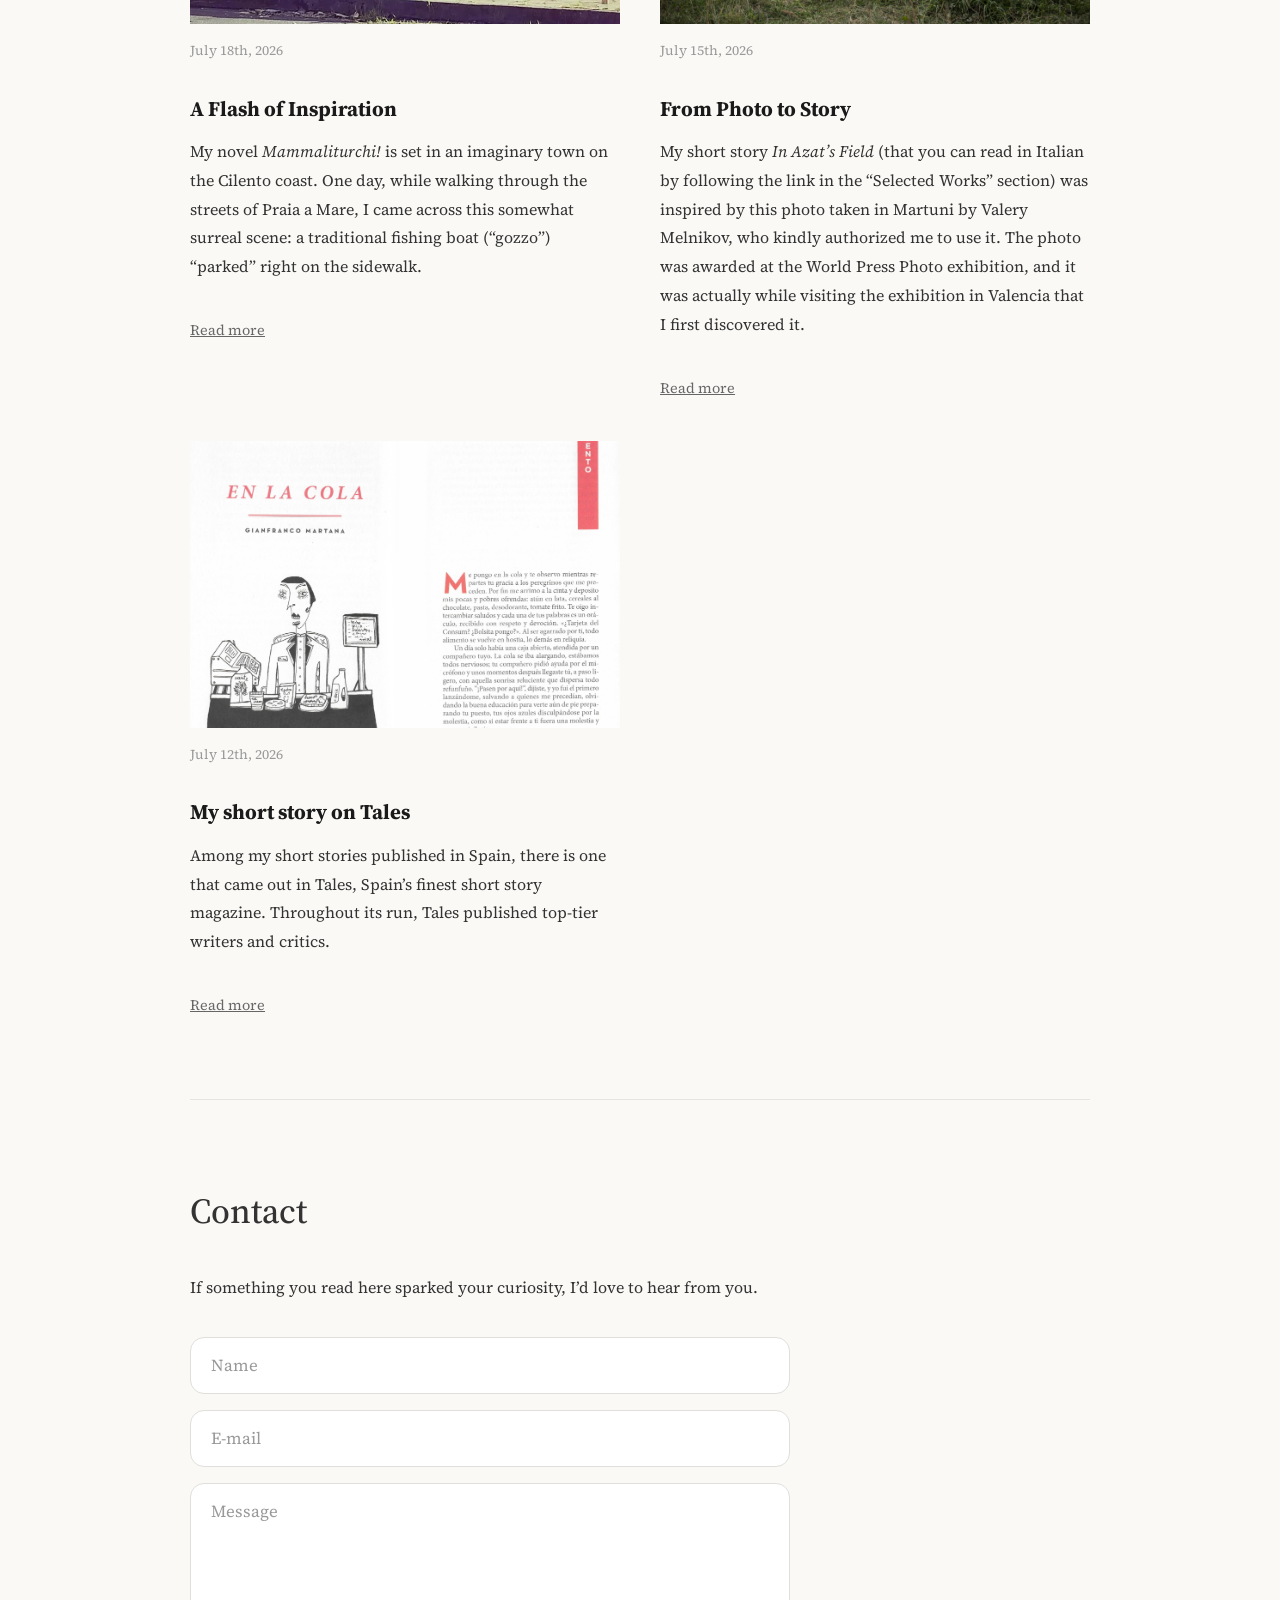
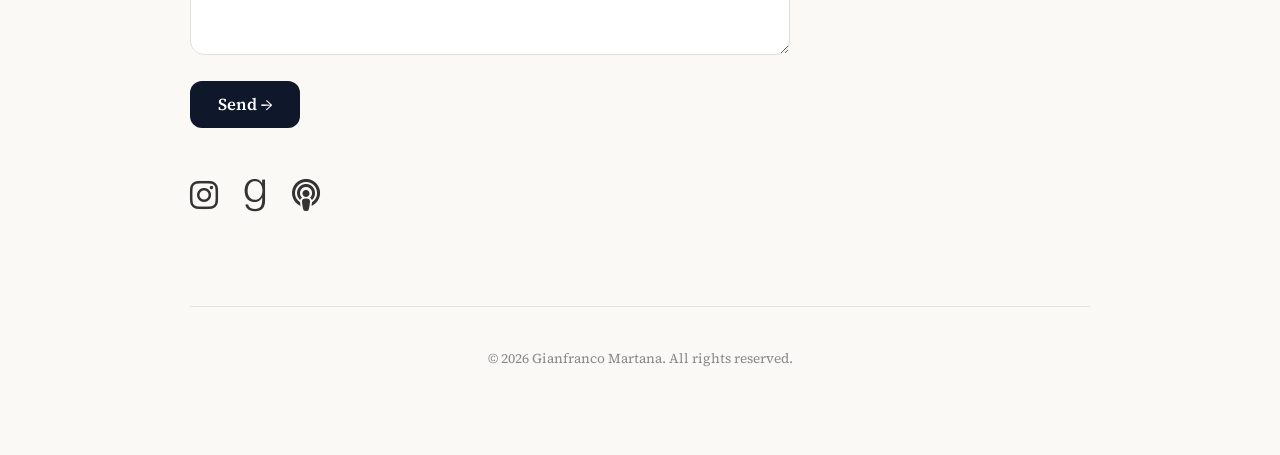
==== commit 6173c18a: "Add files via upload" ====
--- a/en/index.html
+++ b/en/index.html
@@ -75,8 +75,8 @@
                 <p>After graduating with a degree in Italian Literature and a thesis on Luigi Meneghello, I completed a PhD exploring the relationship between early 20th-century Italian writers and cinema.</p>
                 <p>I directed the short film <em>Indice di frequenza</em> starring Alessandro Haber and was a finalist for the prestigious Premio Solinas with the screenplay <em>Mammaliturchi!</em>, which I have since adapted into a novel (currently unpublished).</p>
 <p>I have published the novel <em>Un’opera di bene</em> and around forty short stories featured in literary magazines and anthologies in Italy and Spain.</p>
-<p>Currently, I am working on a short story collection dedicated to childhood and adolescence, writing it simultaneously in Italian and French.</p>
-                <p>My stories often begin when a seemingly insignificant detail shifts the way we look at reality. From that moment on, nothing is ever the same.</p>
+<p>I am currently working on a collection of short stories about childhood and adolescence (in Italian and French), as well as a novel following the story of a small-town boy determined to become a journalist at all costs.</p>
+<p>My stories often begin when a seemingly insignificant detail shifts the way we look at reality. From that moment on, nothing is ever the same.</p>
             </div>
         </section>
 
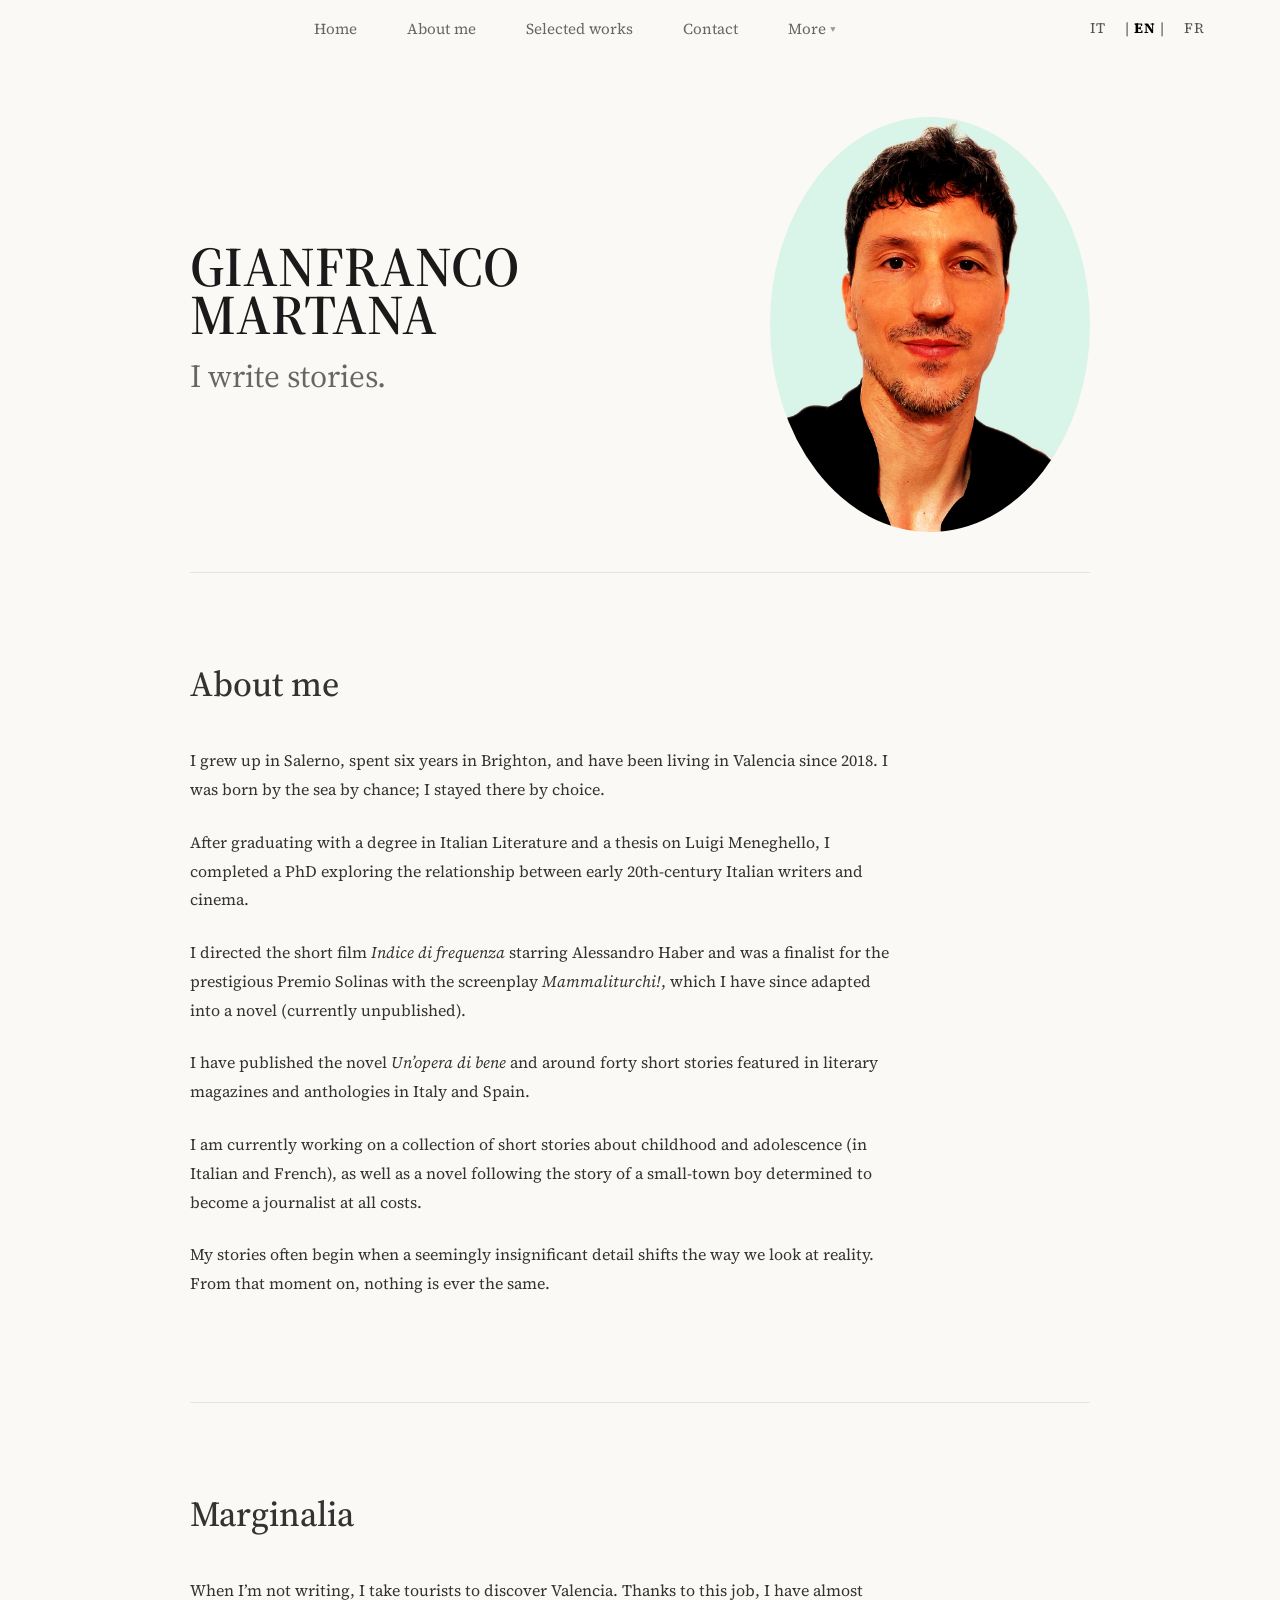
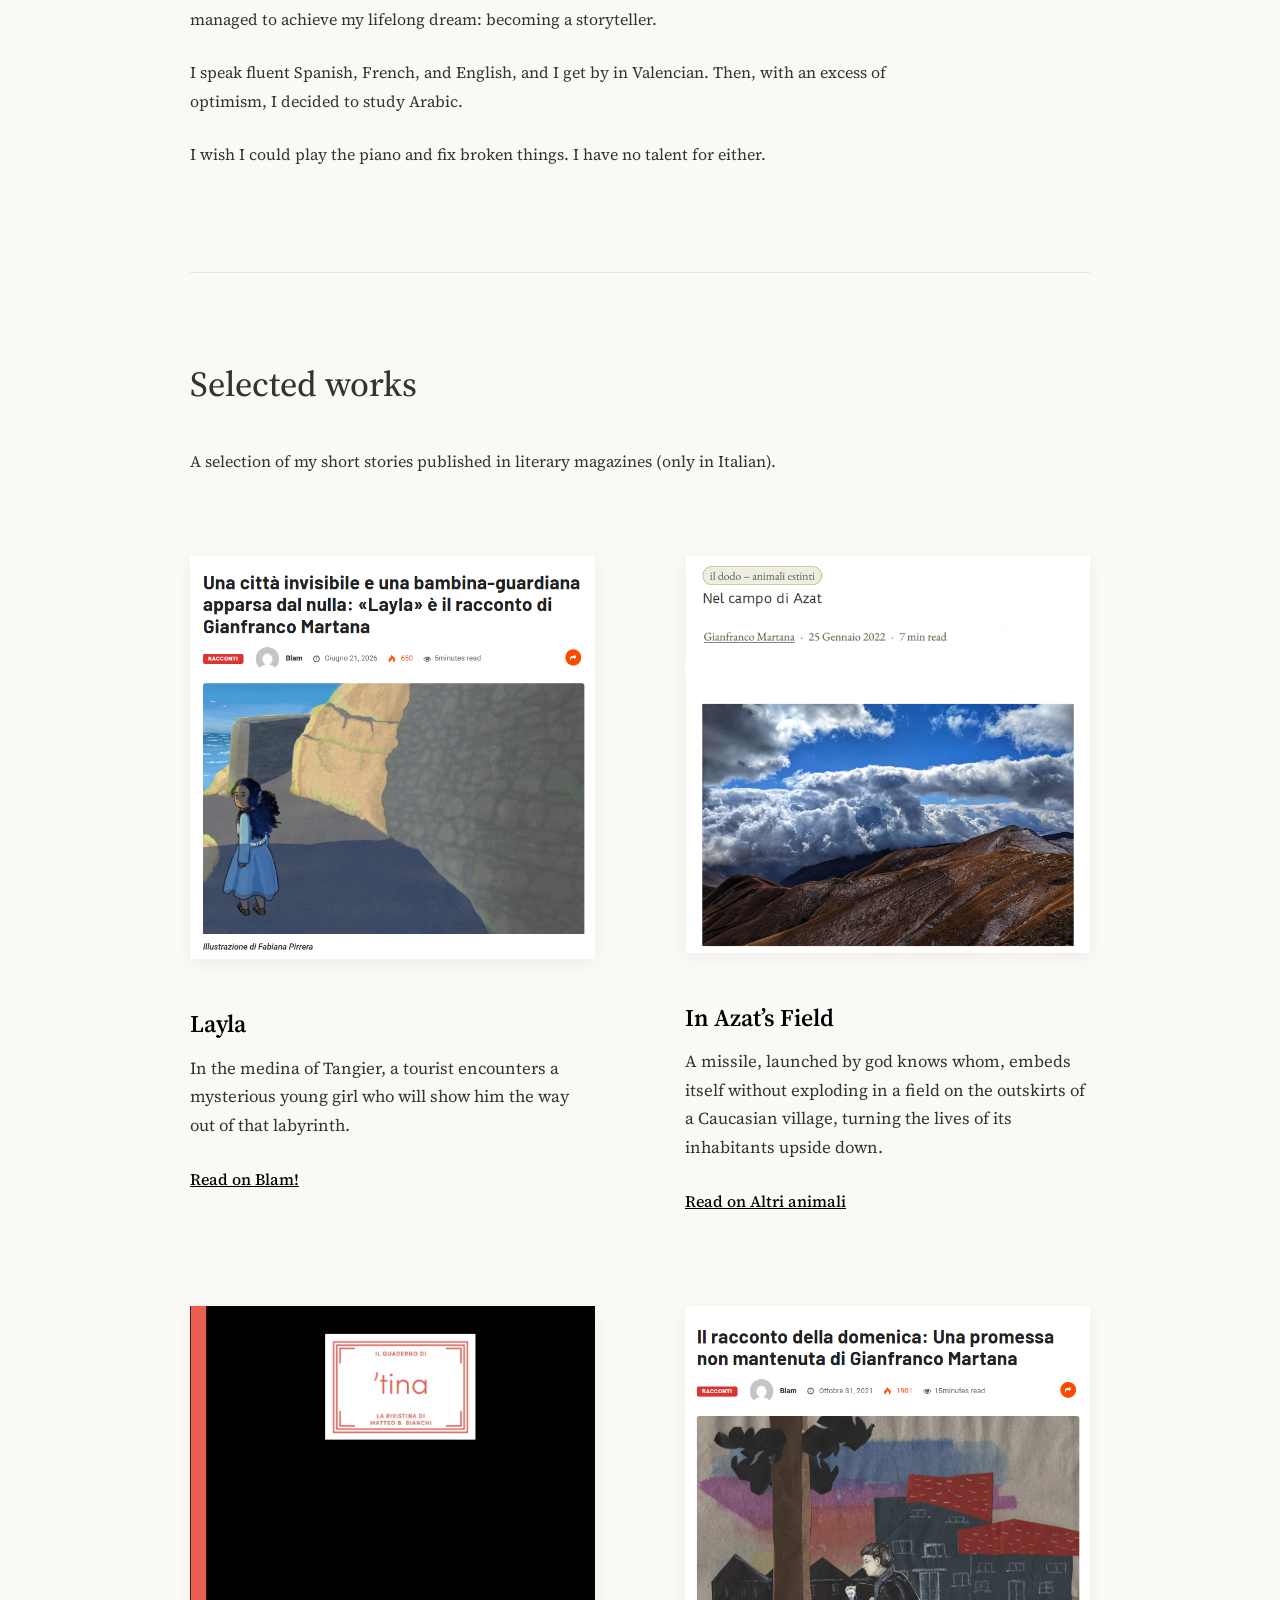
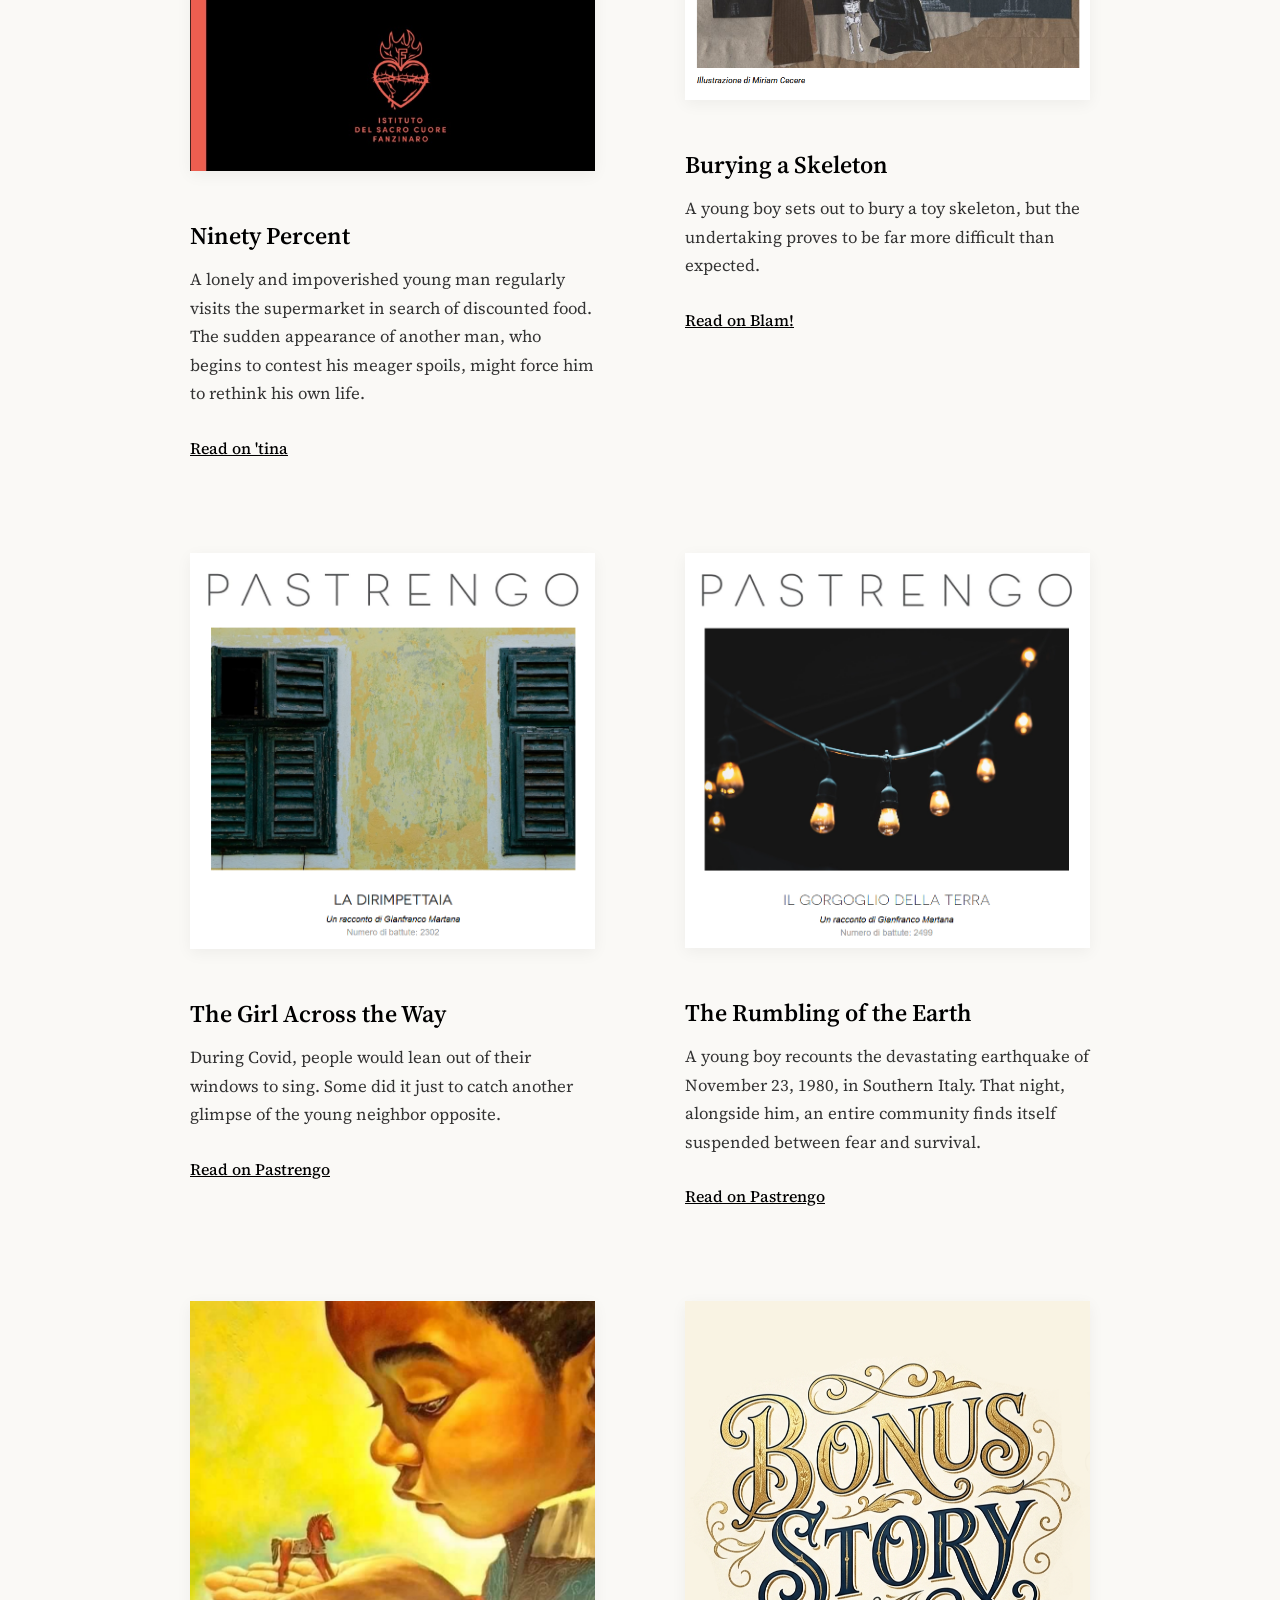
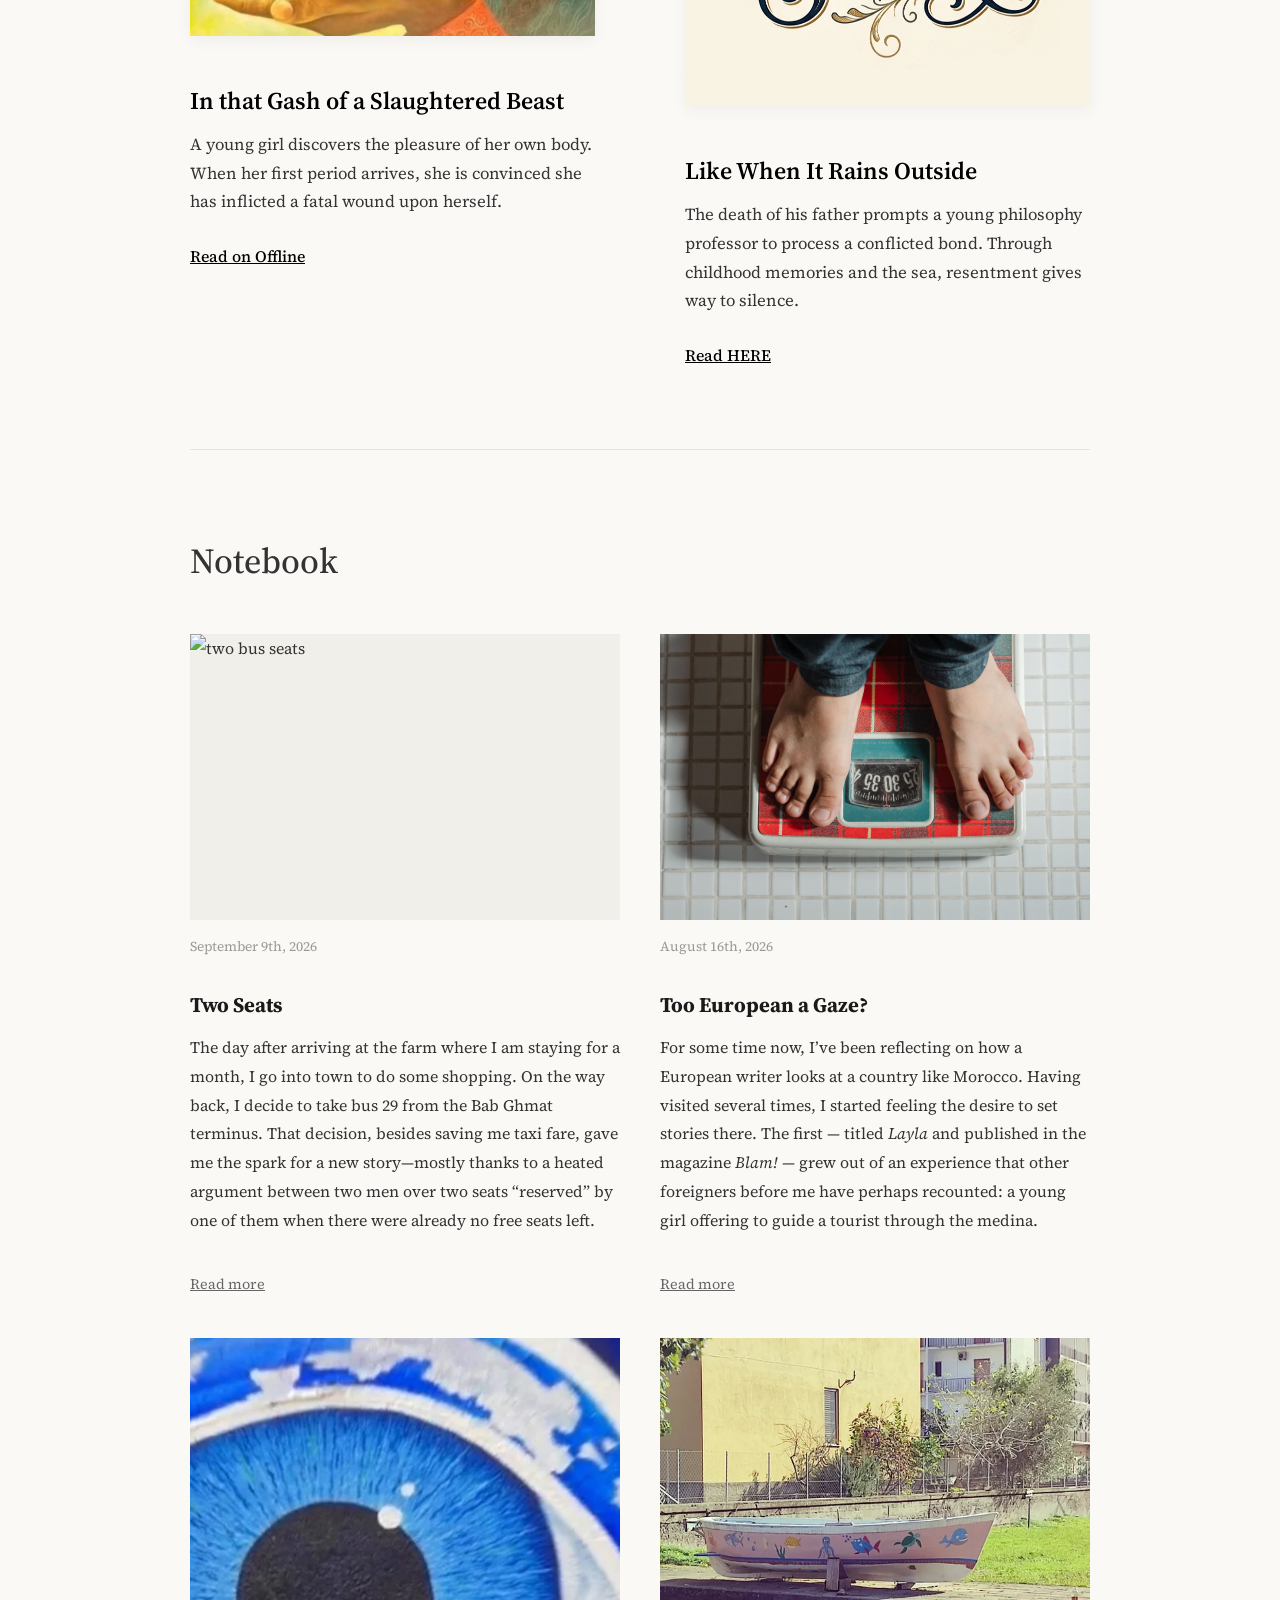
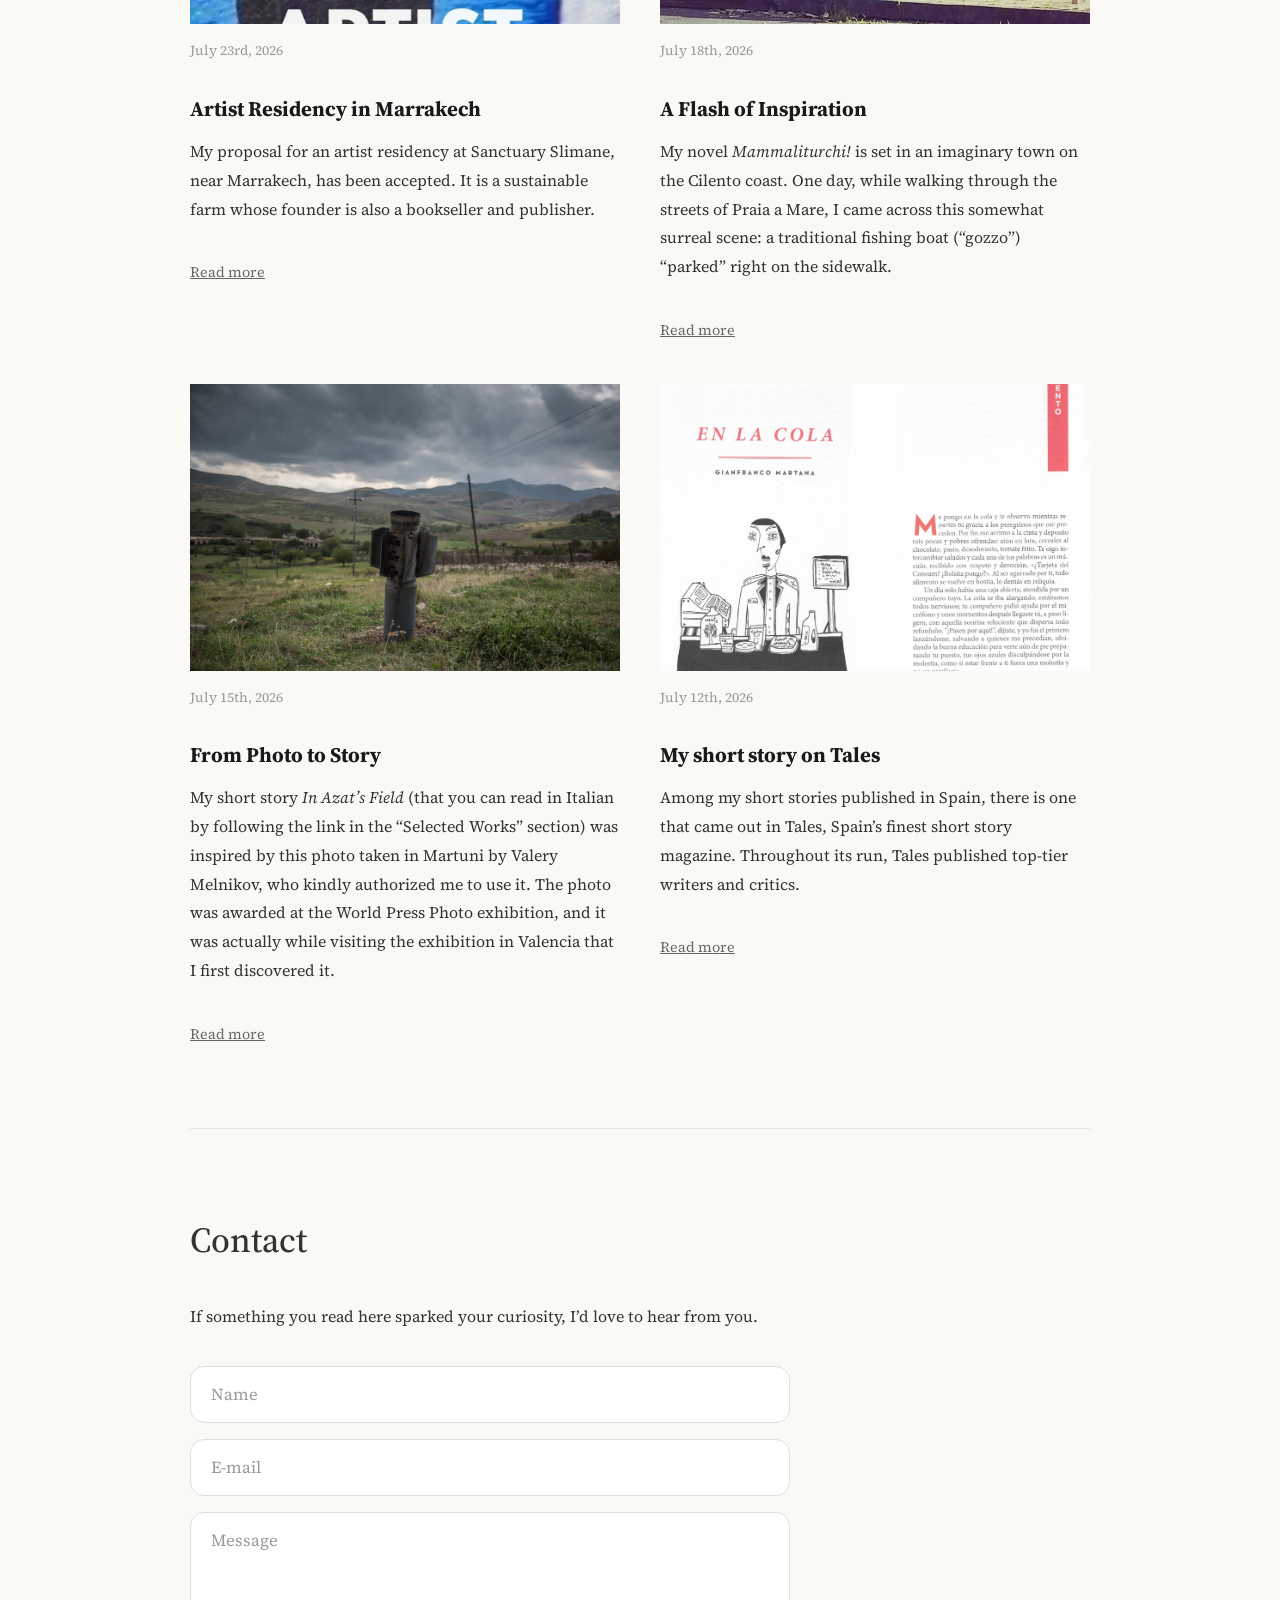
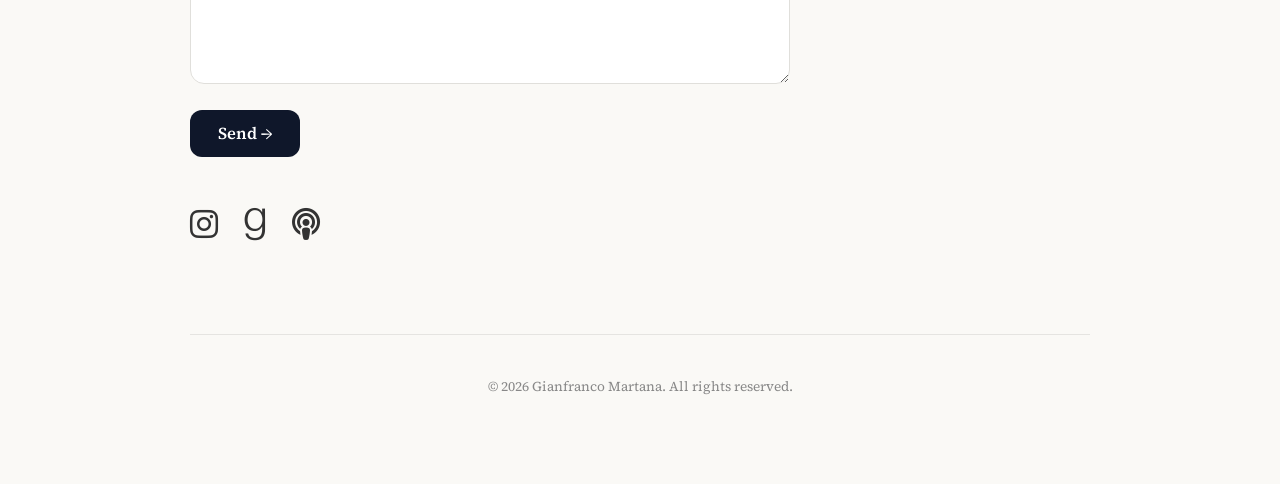
==== commit 39ce33a2: "Add files via upload" ====
--- a/en/index.html
+++ b/en/index.html
@@ -190,12 +190,31 @@
         <h2>Notebook</h2>
         
         <div class="taccuino-griglia">
+    <article class="taccuino-post">
+    <div class="taccuino-immagine">
+        <img src="../images/sedili.jpg" alt="two bus seats">
+    </div>
+    <time>September 9th, 2026</time>
+    <h3>Two Seats</h3>
     
+    <!-- Initial always visible text -->
+    <p>The day after arriving at the farm where I am staying for a month, I go into town to do some shopping. On the way back, I decide to take bus 29 from the Bab Ghmat terminus. That decision, besides saving me taxi fare, gave me the spark for a new story—mostly thanks to a heated argument between two men over two seats “reserved” by one of them when there were already no free seats left.</p>
+    
+    <!-- Expandable block -->
+    <details class="taccuino-espandibile">
+        <summary class="tasto-leggi-tutto">Read more</summary>
+        <div class="testo-nascosto">
+            <p>There are two things I’d like to highlight here. The first, picking up on what I touched upon in my previous post, concerns my gaze—or rather, its scope. After the encounter with the young girl in the Tangier medina, and after seeing people with scales on the sidewalk, I’ve gained access to a new kind of contact with the locals. Indeed, it’s not often that a tourist takes urban or suburban buses. However, I don’t consider it a more “authentic” experience—an adjective, paradoxically, beloved by travel agencies. Authenticity, if it exists, lives in the eye of the beholder, making it my responsibility as a writer.</p>
+            <p>The second thing I wanted to mention is my frustration at witnessing that confrontation without understanding a single word. That’s why, at a certain point, I discreetly turned on the voice recorder on my phone, confident that sooner or later I’d manage to have everything translated and use those words (or not, but that’s another story) in the narrative I knew I would write.</p>
+            <p>I also wanted to reassure my readers: the two men stopped just short of coming to blows, so no one got hurt. At least not until—first among all the passengers—I got off the bus, breathing a huge sigh of relief.</p>
+        </div>
+    </details>
+</article>
             <article class="taccuino-post">
         <div class="taccuino-immagine">
             <img src="../images/bilancia.jpg" alt="scale">
         </div>
-        <time>August 16, 2026</time>
+        <time>August 16th, 2026</time>
 <h3>Too European a Gaze?</h3>        
         <!-- Testo iniziale sempre visibile -->
 <p>For some time now, I’ve been reflecting on how a European writer looks at a country like Morocco. Having visited several times, I started feeling the desire to set stories there. The first — titled <em>Layla</em> and published in the magazine <em>Blam!</em> — grew out of an experience that other foreigners before me have perhaps recounted: a young girl offering to guide a tourist through the medina.</p>        
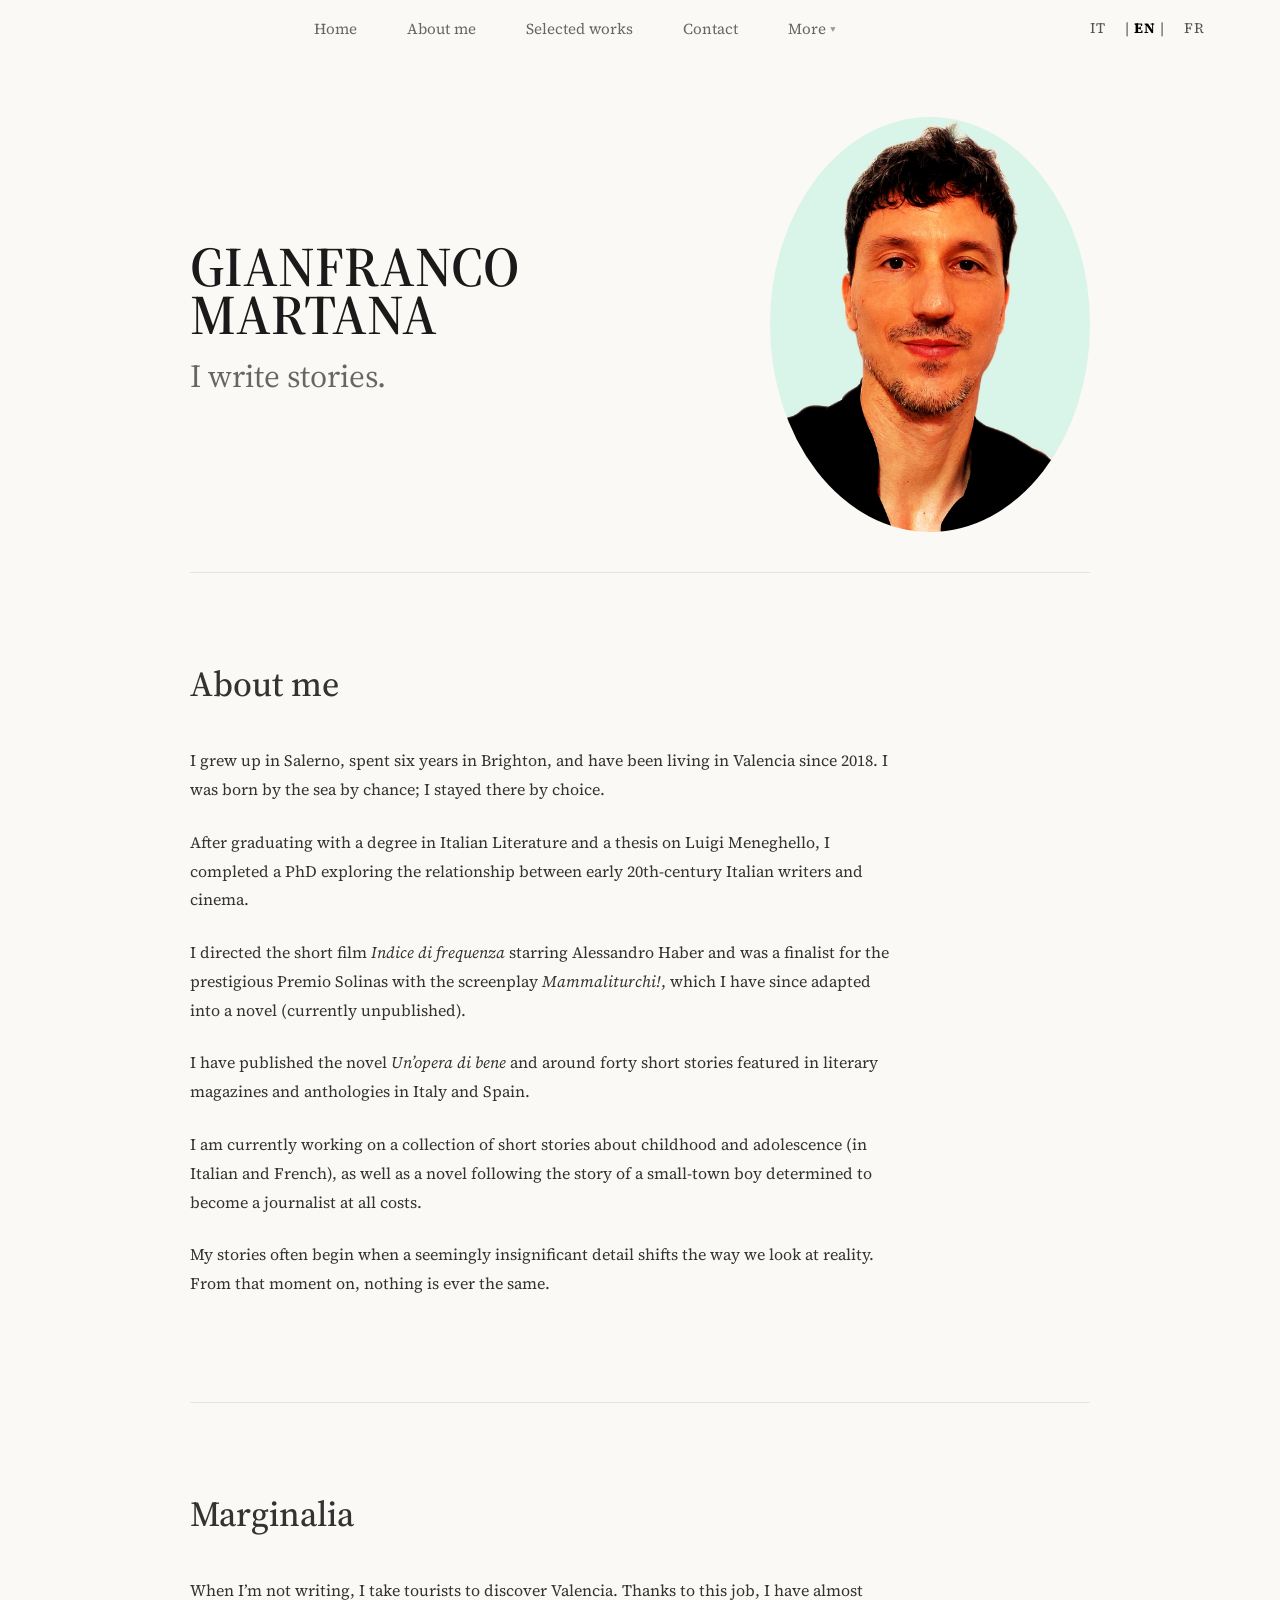
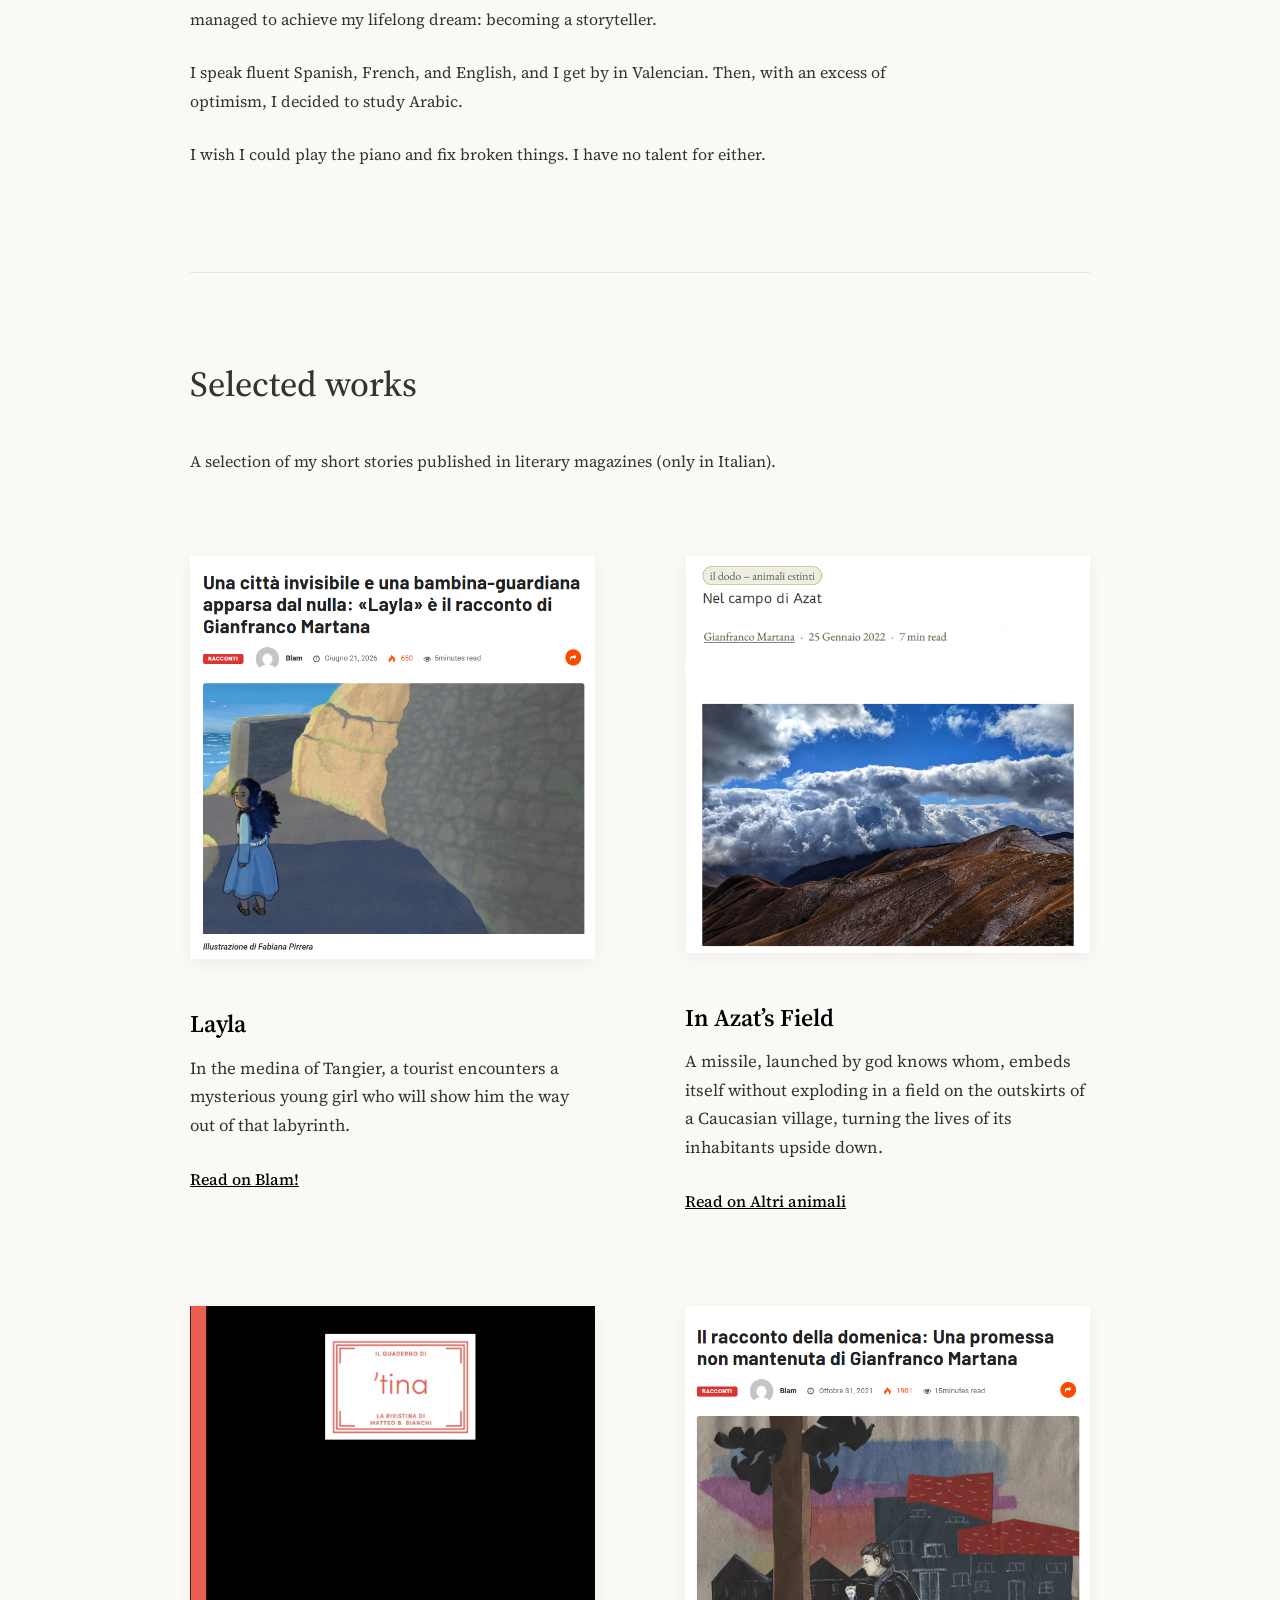
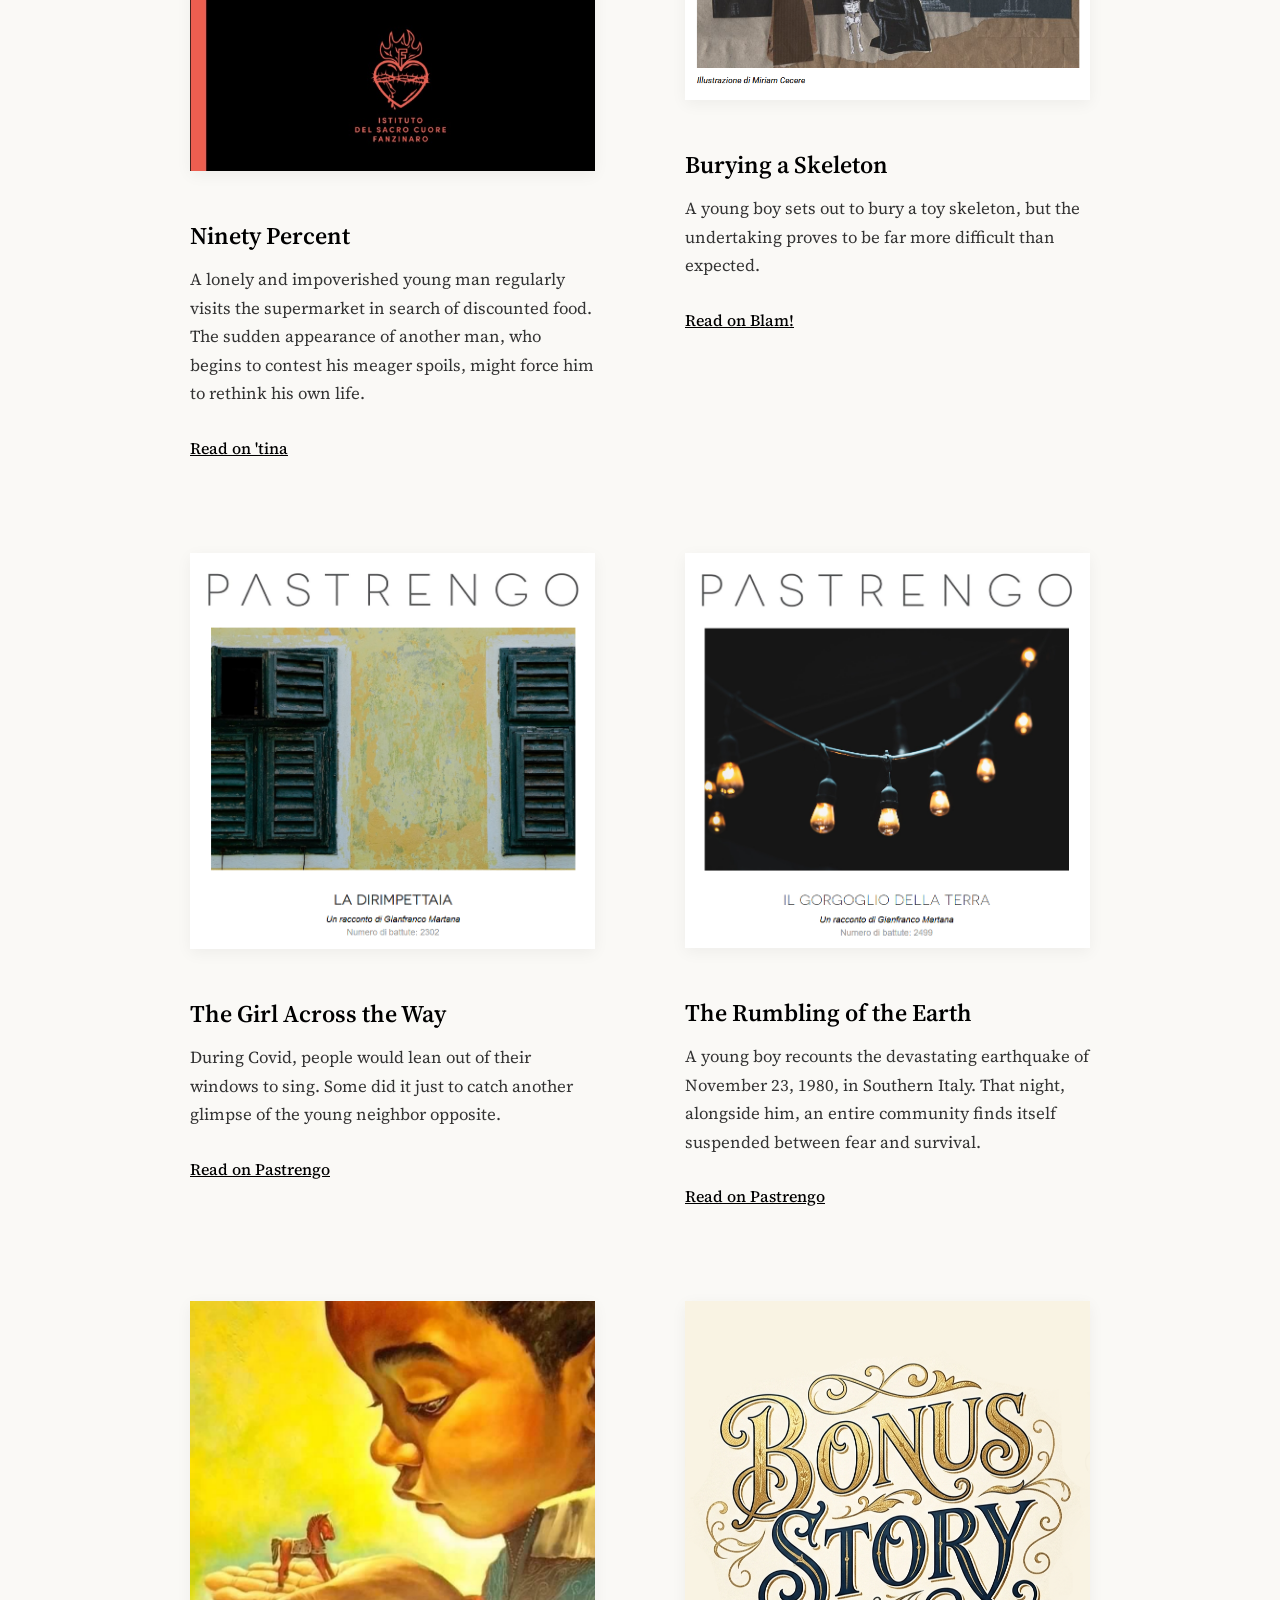
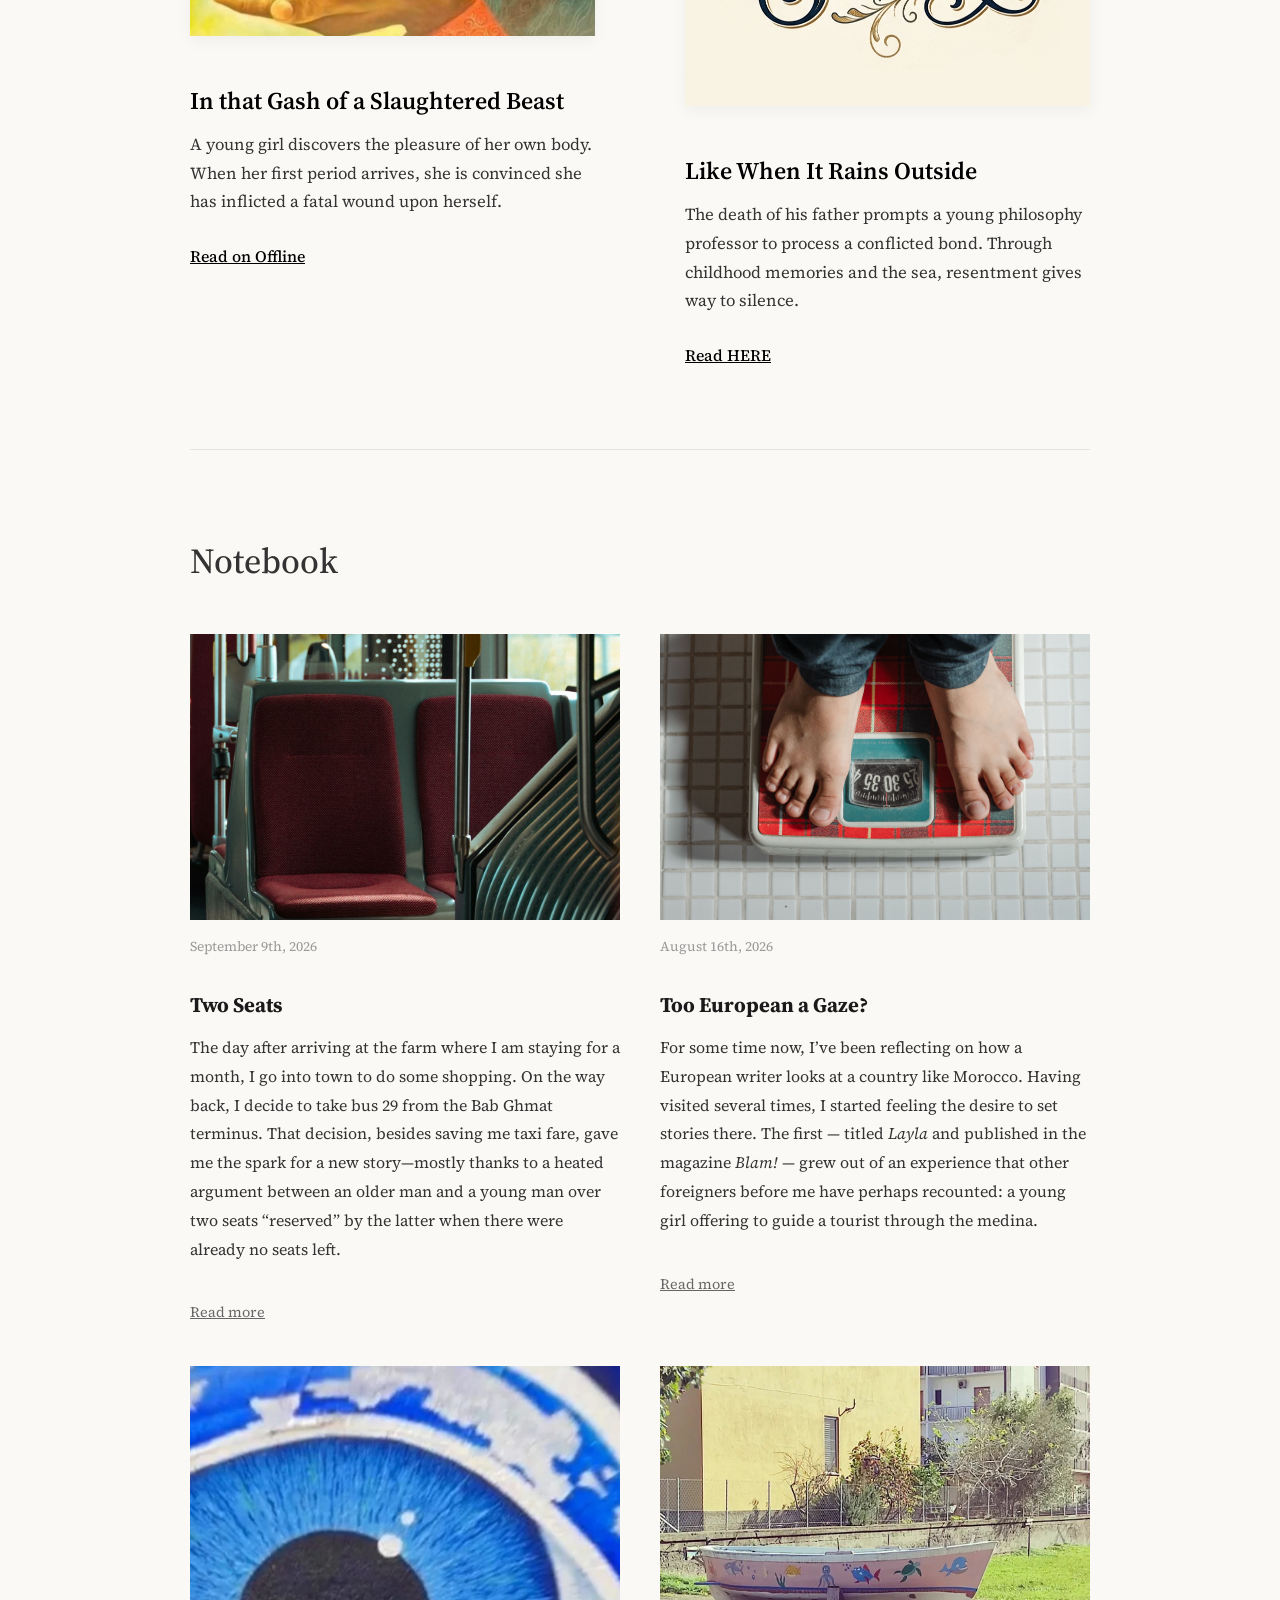
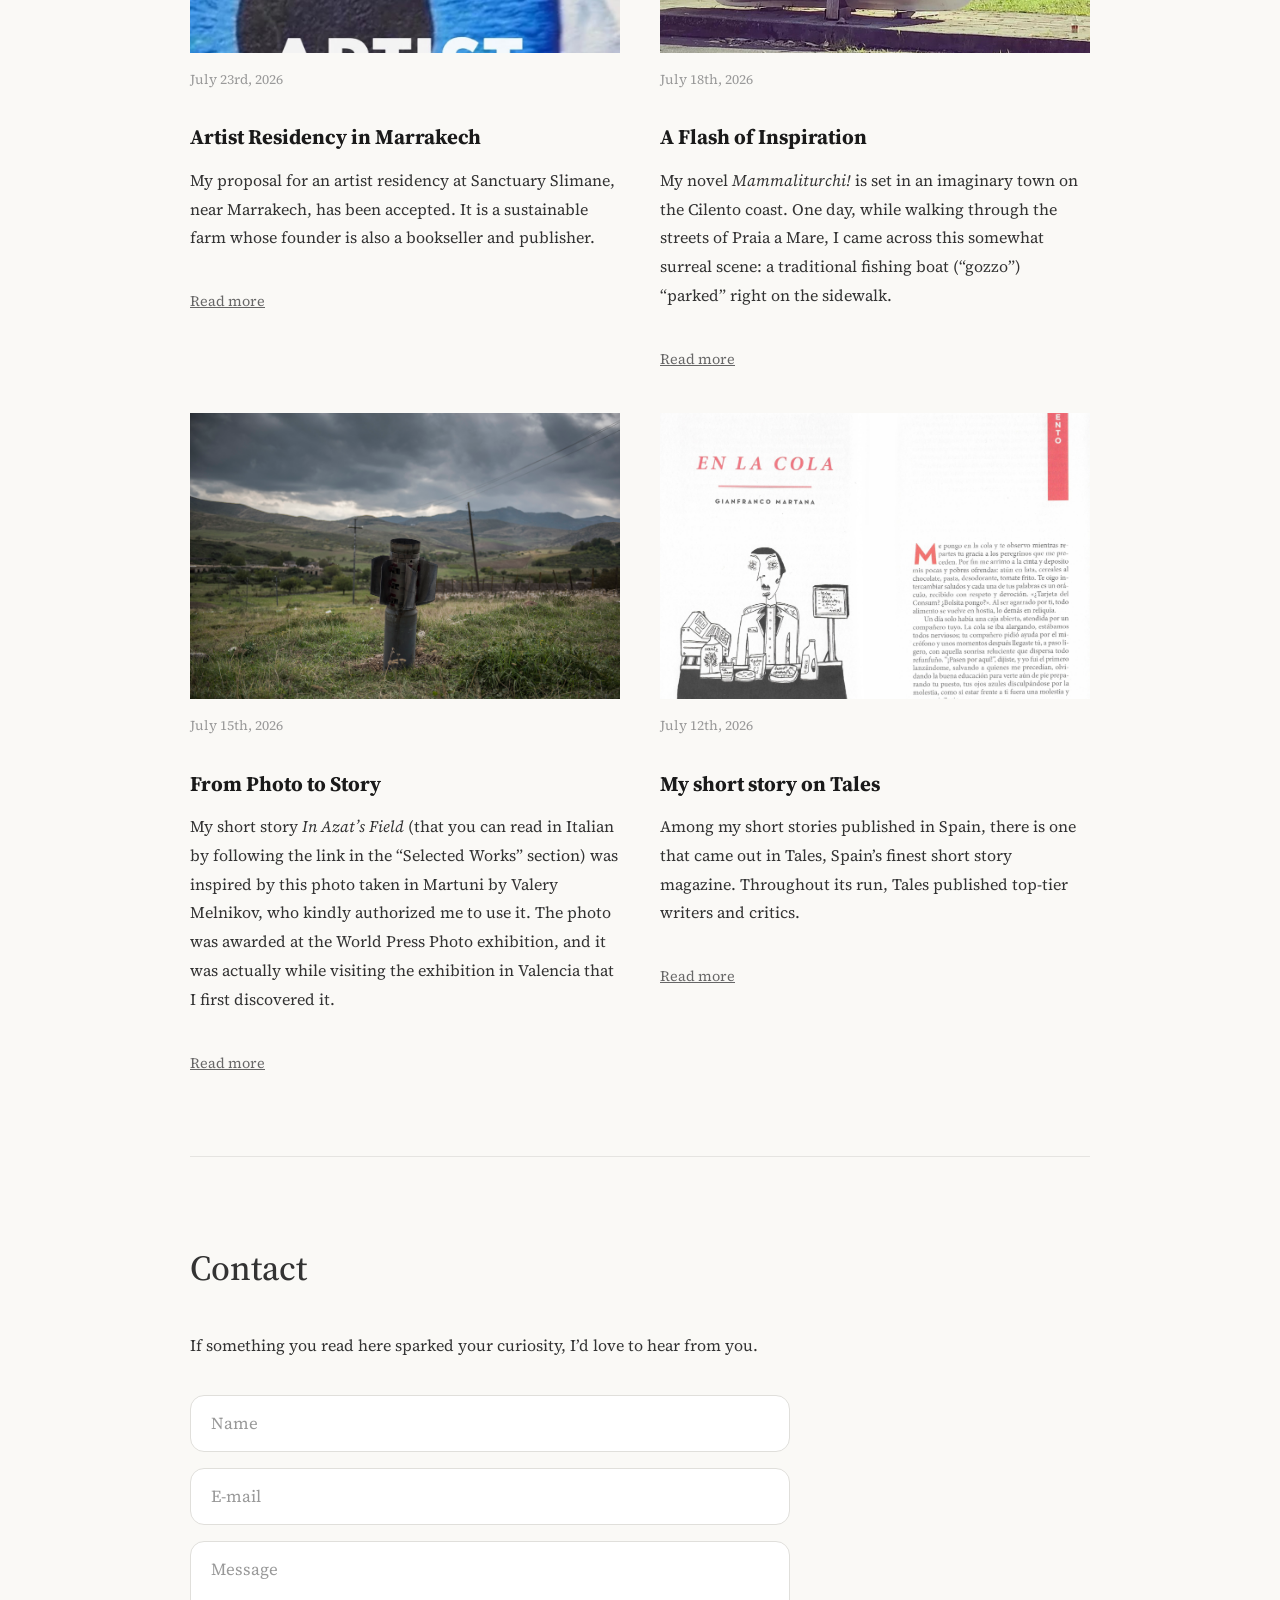
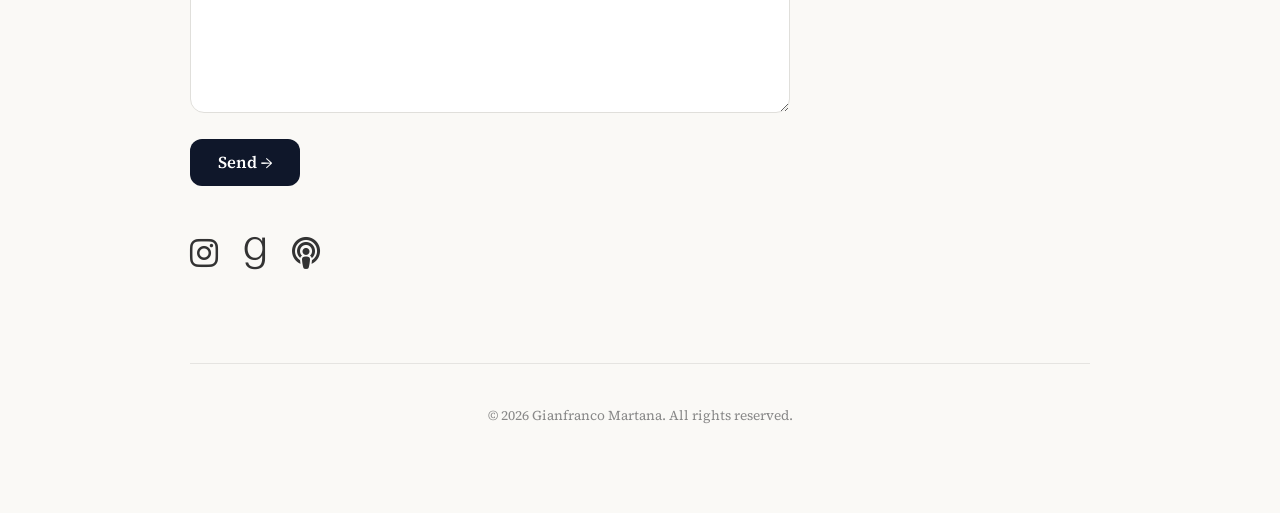
==== commit c1163326: "Add files via upload" ====
--- a/en/index.html
+++ b/en/index.html
@@ -198,8 +198,7 @@
     <h3>Two Seats</h3>
     
     <!-- Initial always visible text -->
-    <p>The day after arriving at the farm where I am staying for a month, I go into town to do some shopping. On the way back, I decide to take bus 29 from the Bab Ghmat terminus. That decision, besides saving me taxi fare, gave me the spark for a new story—mostly thanks to a heated argument between two men over two seats “reserved” by one of them when there were already no free seats left.</p>
-    
+<p>The day after arriving at the farm where I am staying for a month, I go into town to do some shopping. On the way back, I decide to take bus 29 from the Bab Ghmat terminus. That decision, besides saving me taxi fare, gave me the spark for a new story—mostly thanks to a heated argument between an older man and a young man over two seats “reserved” by the latter when there were already no seats left.</p>    
     <!-- Expandable block -->
     <details class="taccuino-espandibile">
         <summary class="tasto-leggi-tutto">Read more</summary>
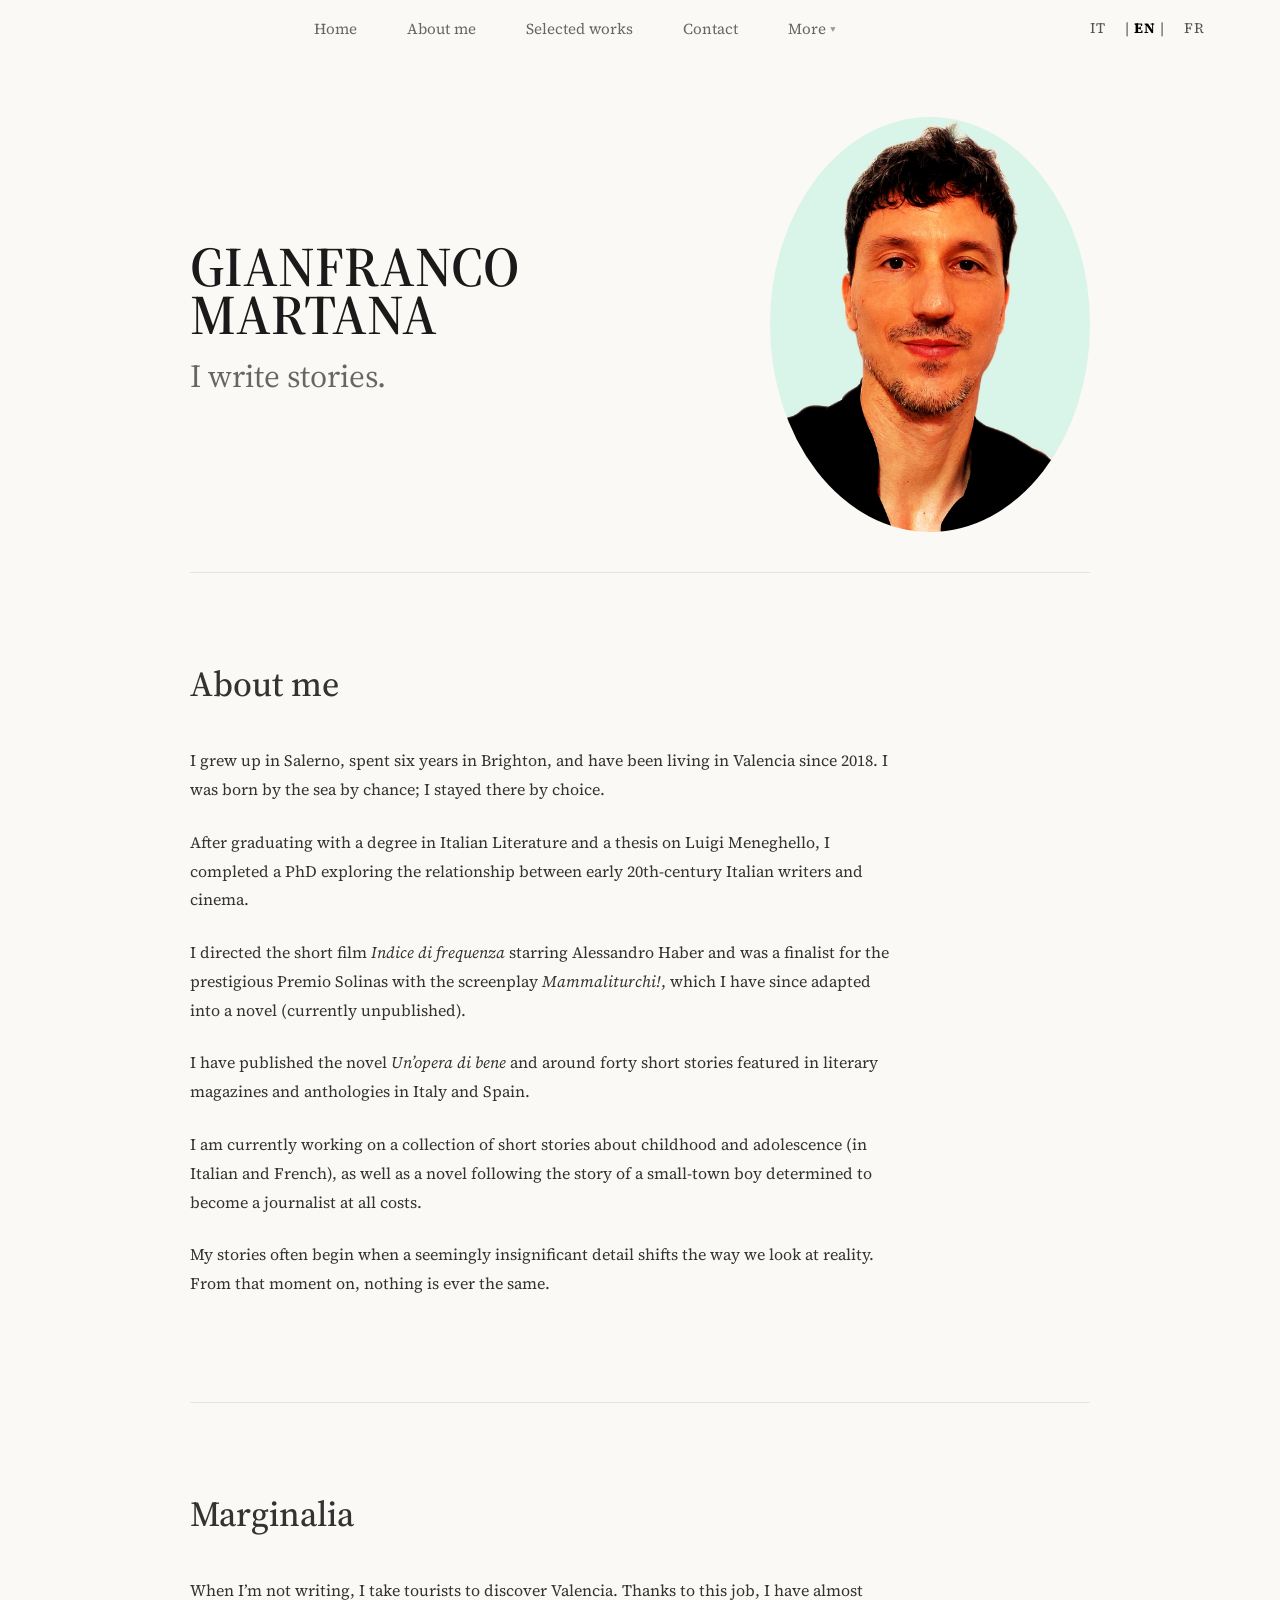
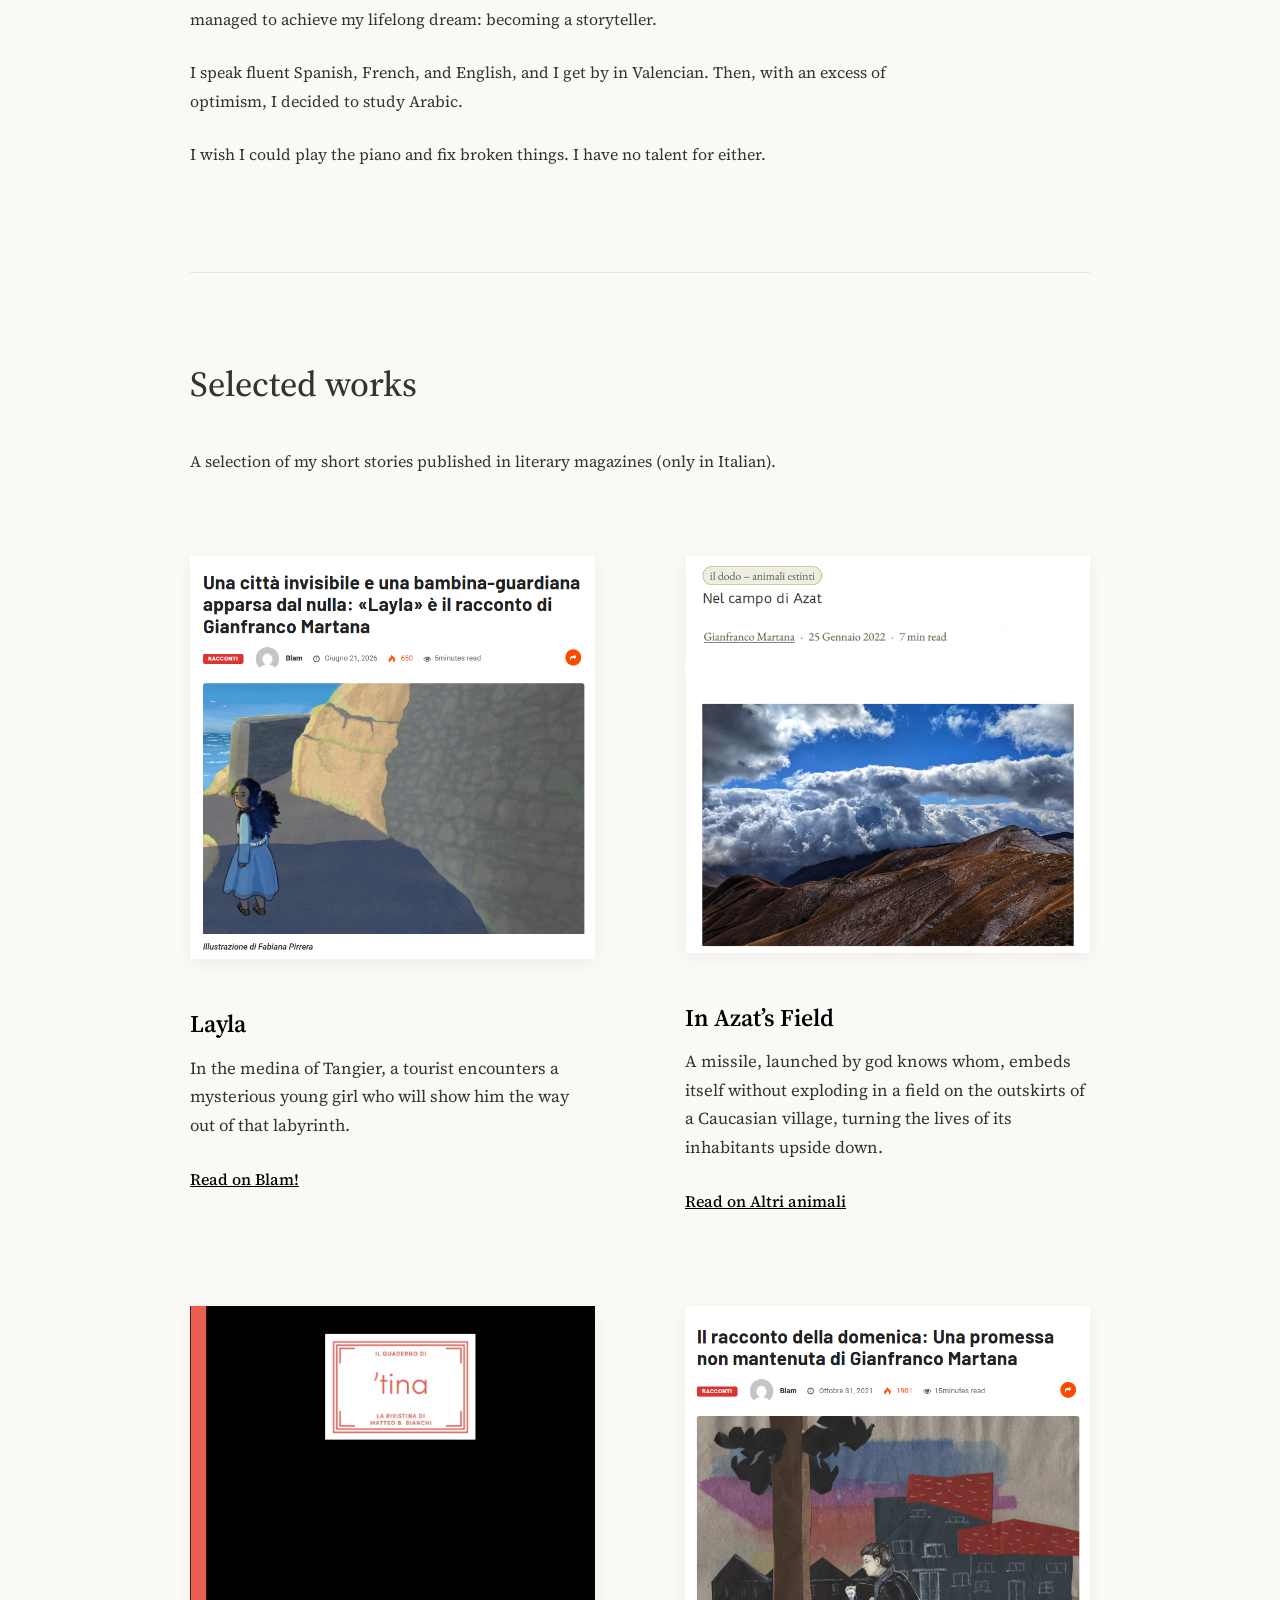
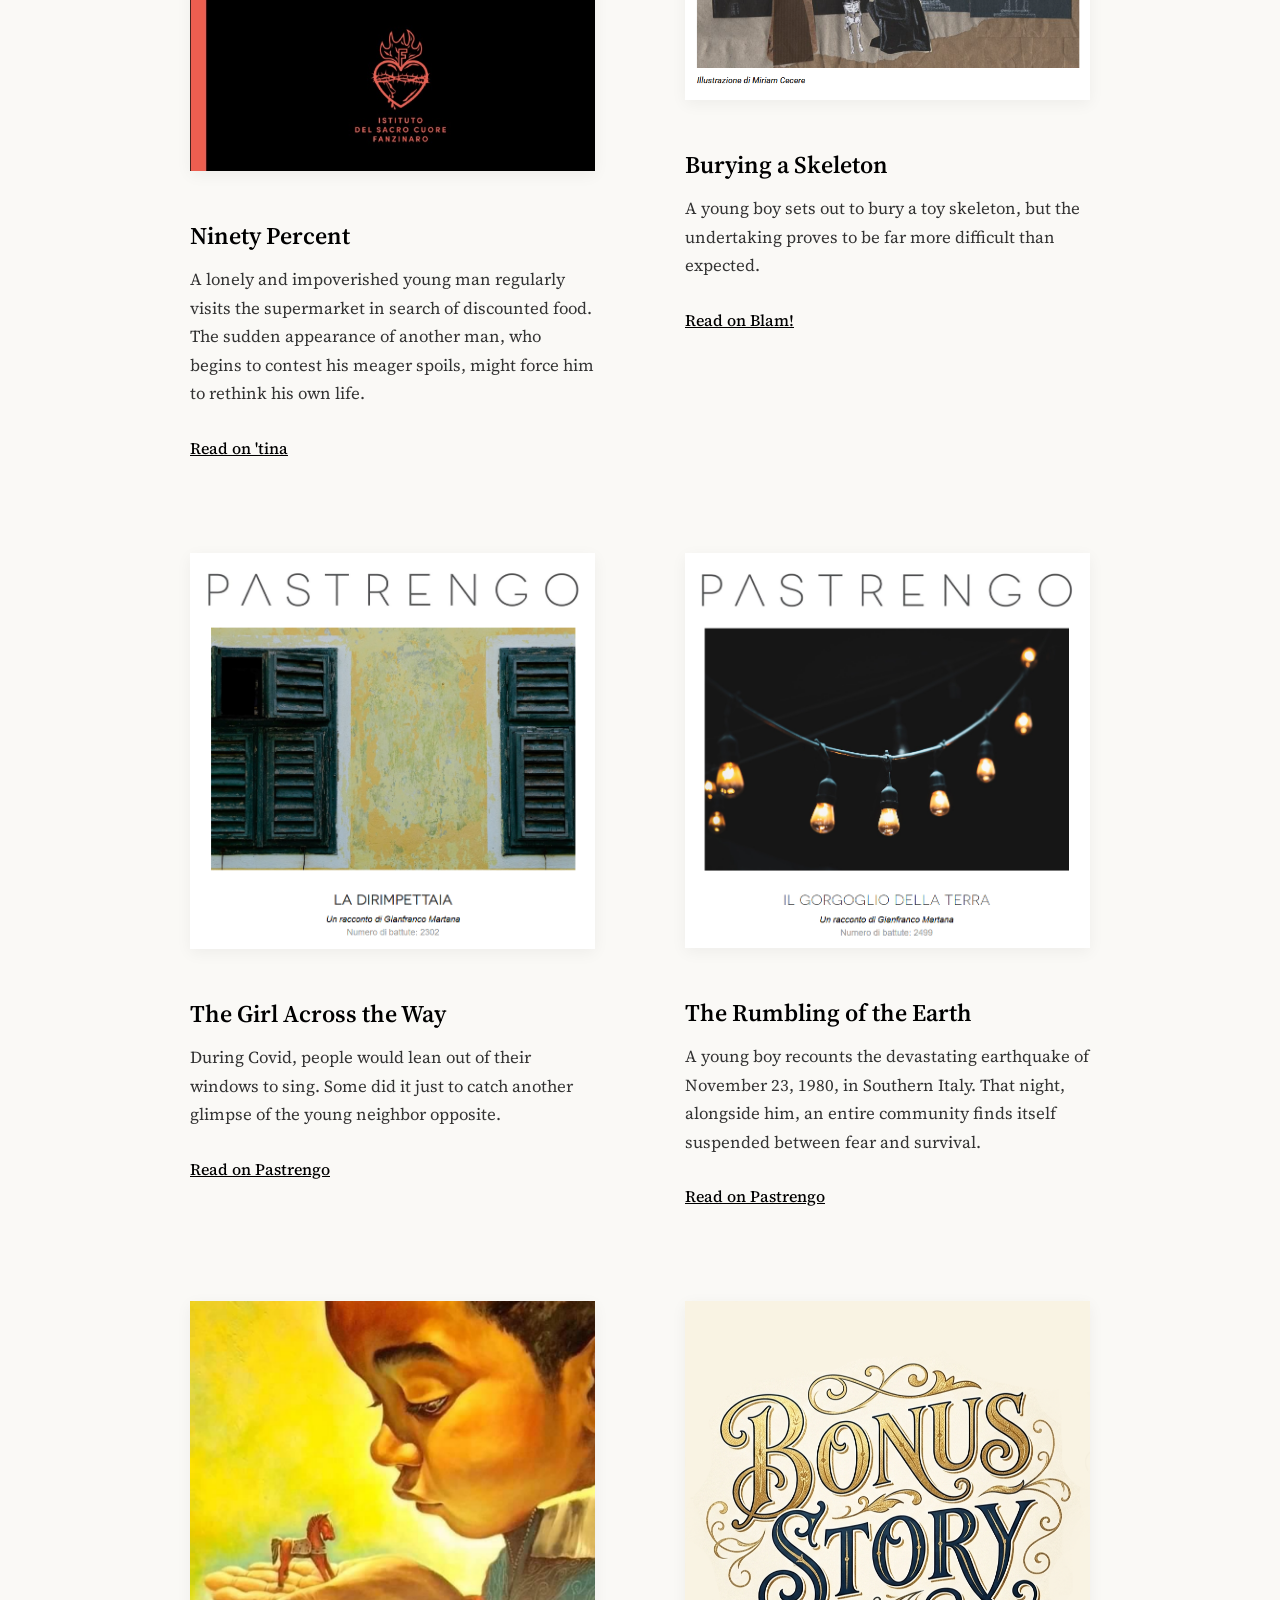
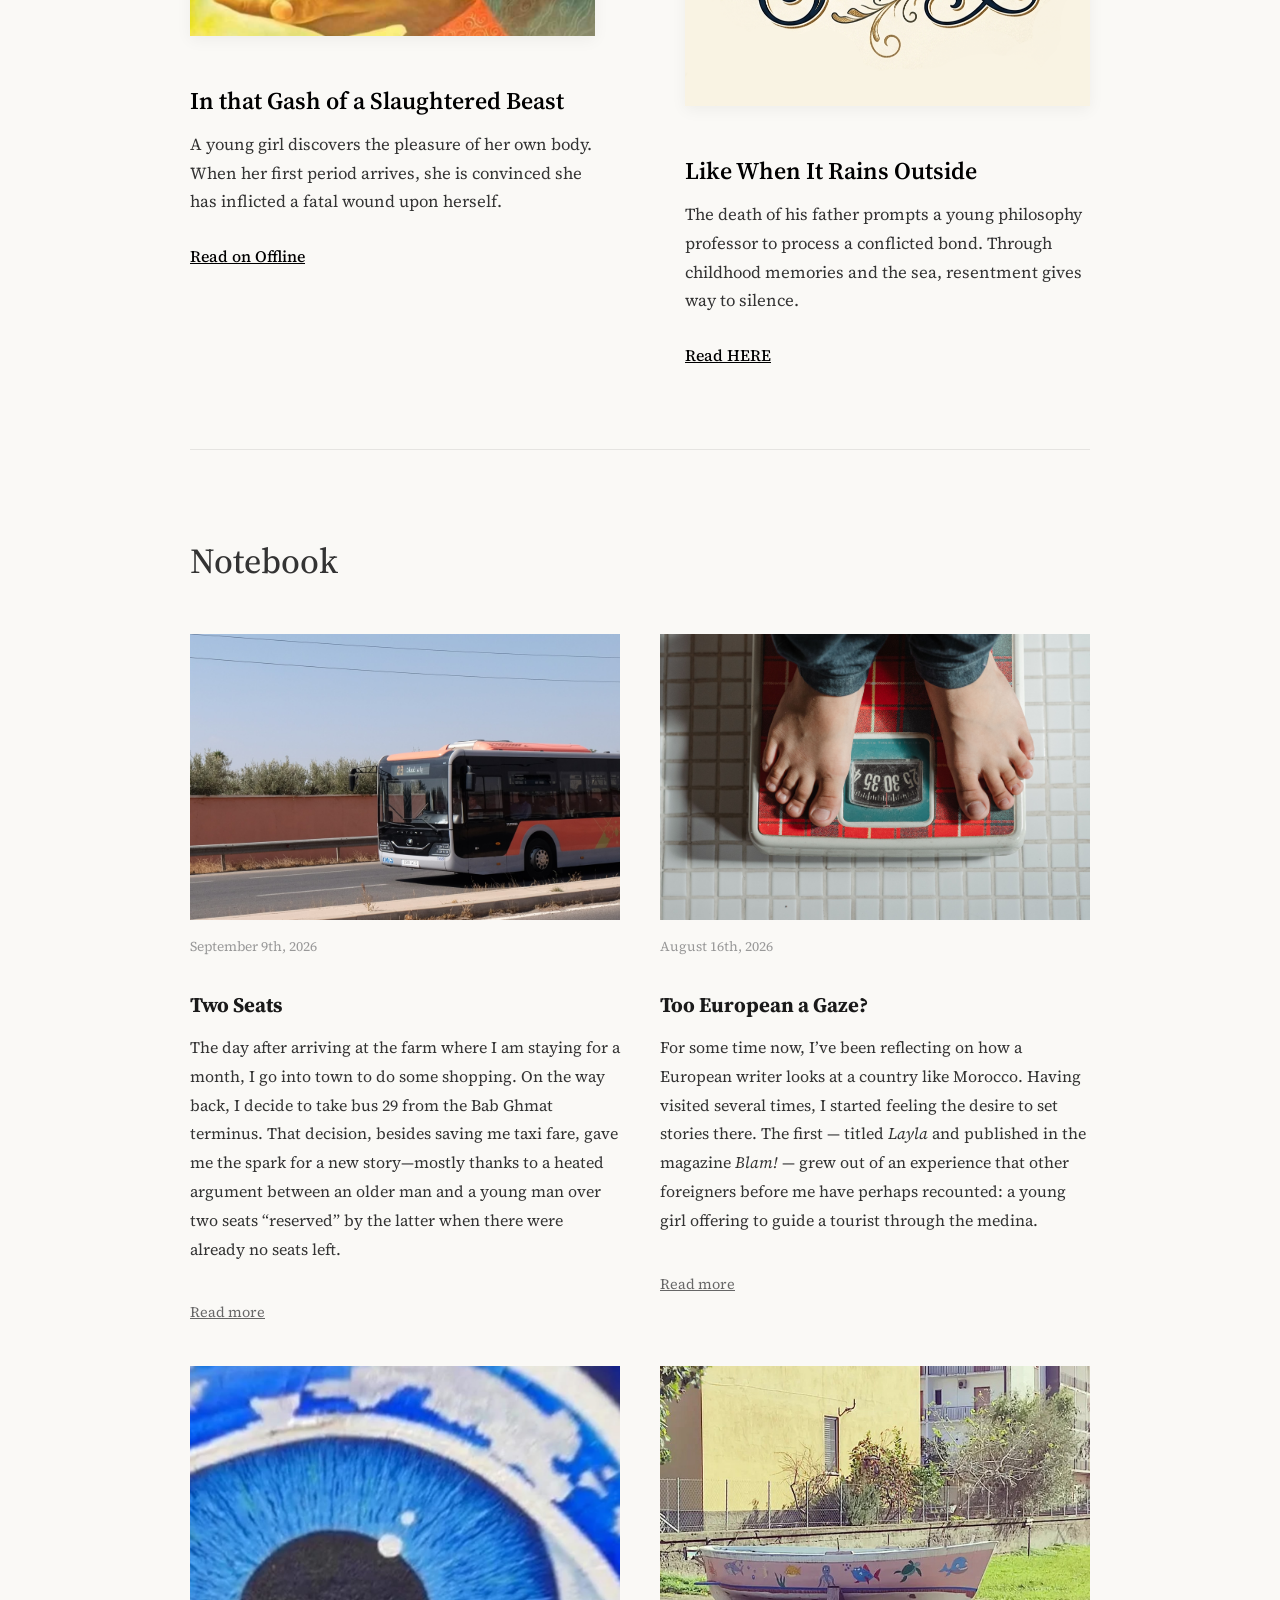
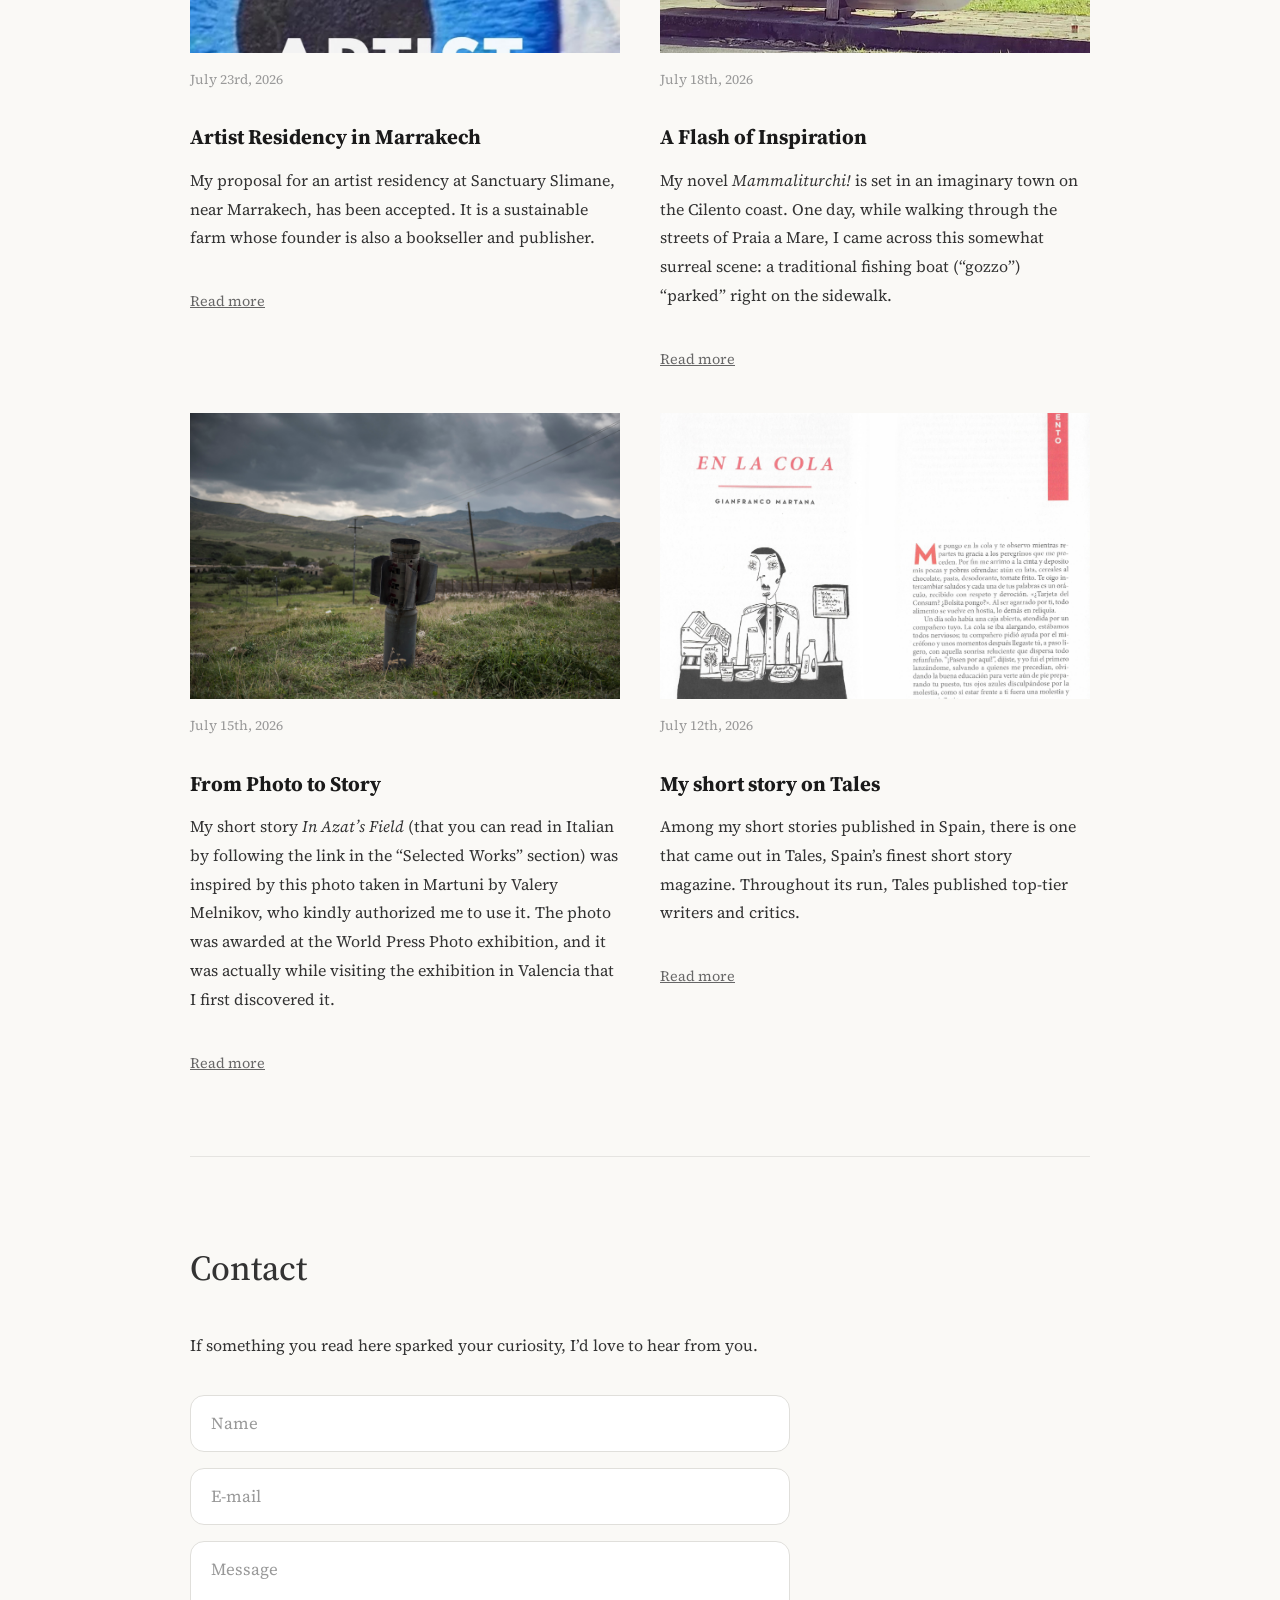
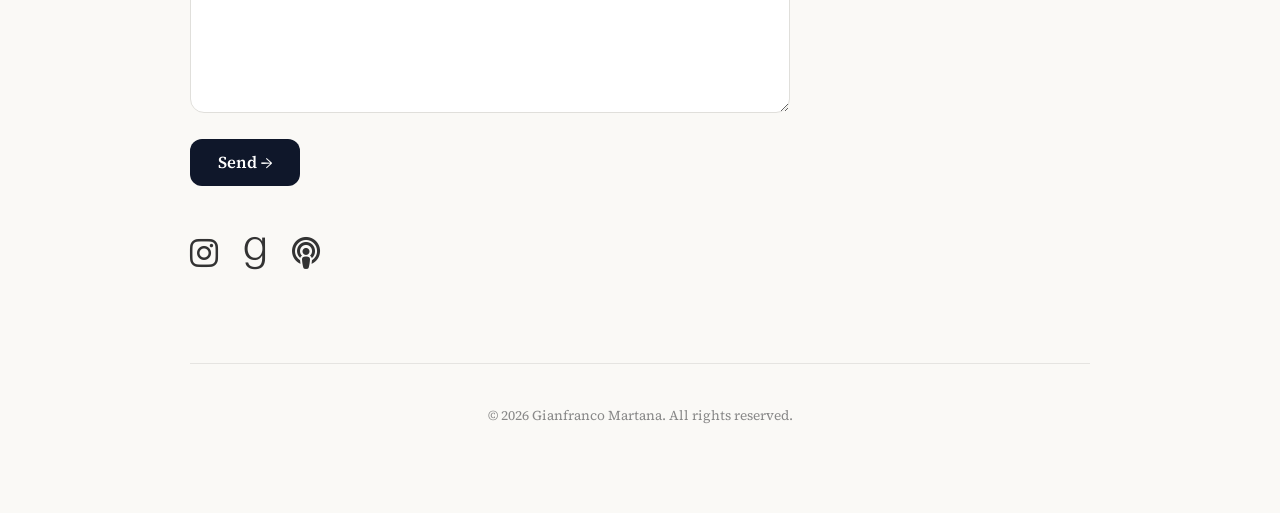
==== commit 90cf4963: "Add files via upload" ====
--- a/en/index.html
+++ b/en/index.html
@@ -192,7 +192,7 @@
         <div class="taccuino-griglia">
     <article class="taccuino-post">
     <div class="taccuino-immagine">
-        <img src="../images/sedili.jpg" alt="two bus seats">
+        <img src="../images/sedili.JPG" alt="two bus seats">
     </div>
     <time>September 9th, 2026</time>
     <h3>Two Seats</h3>
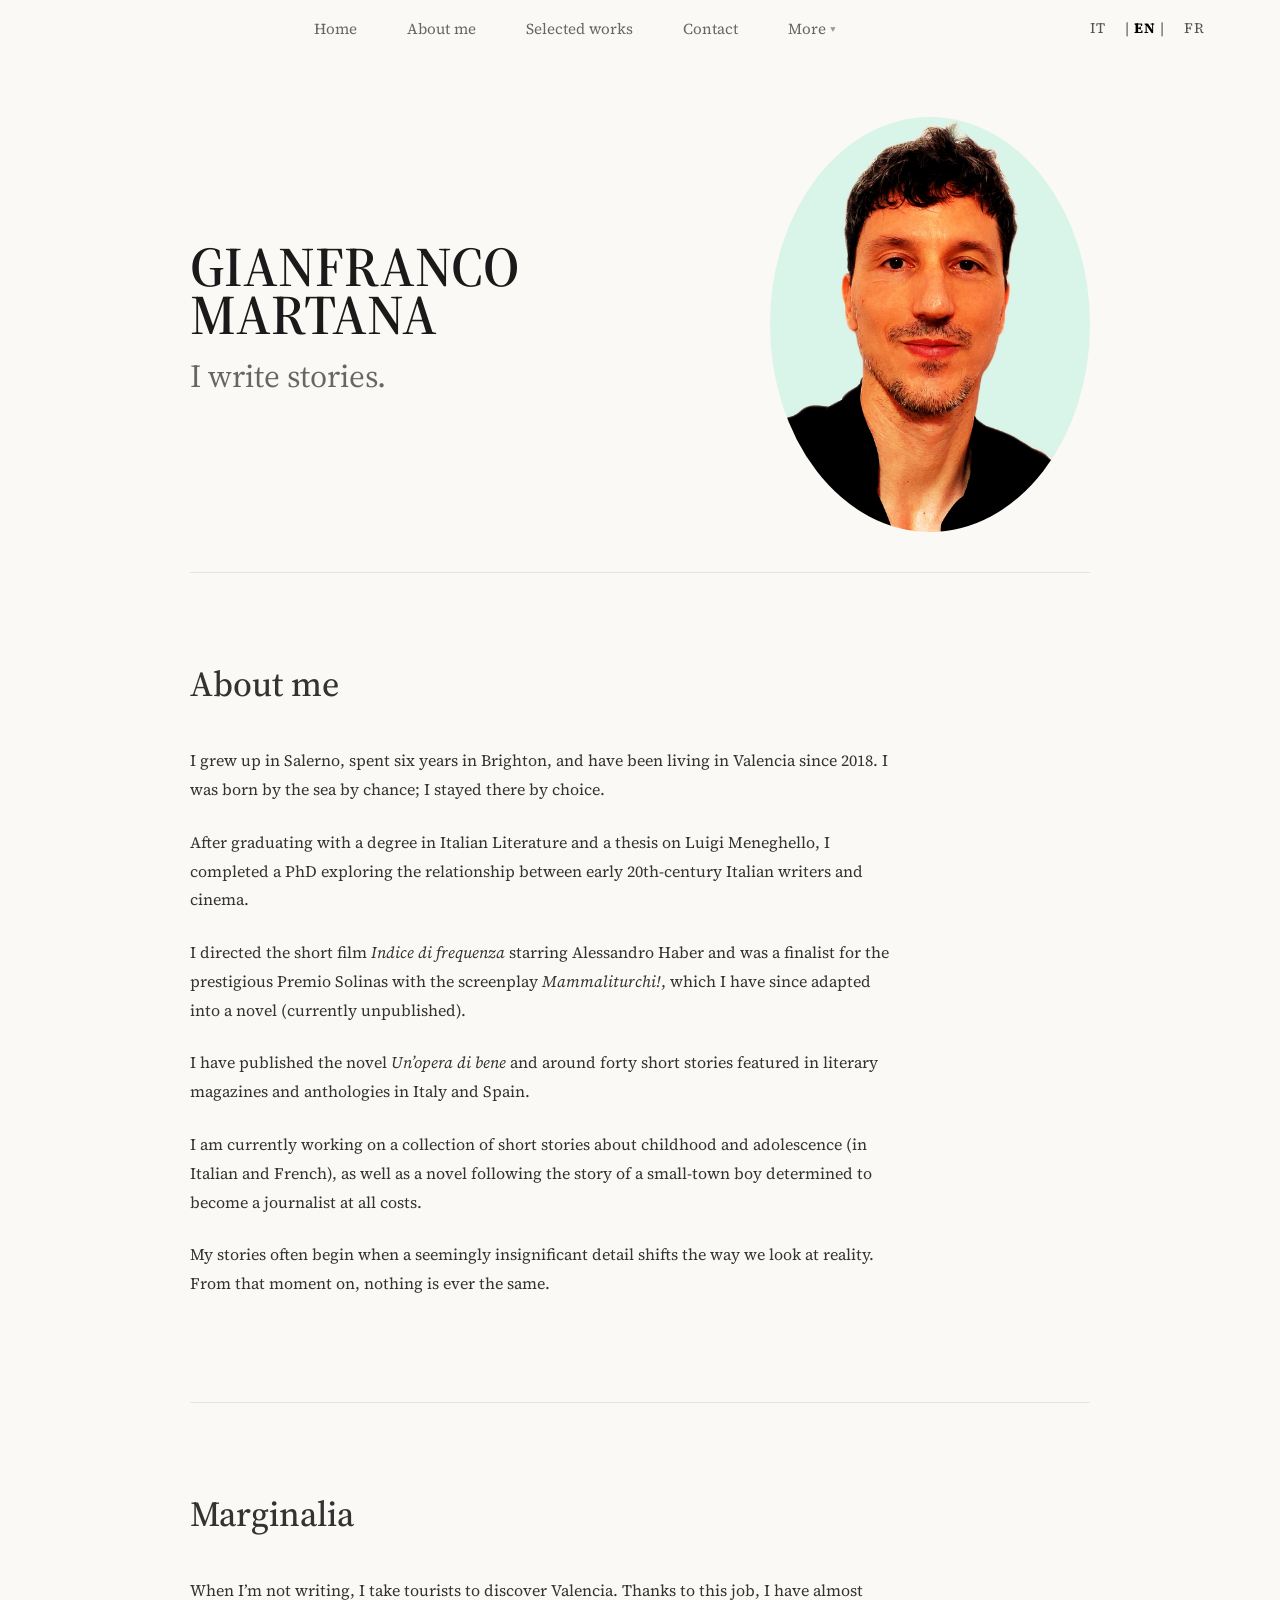
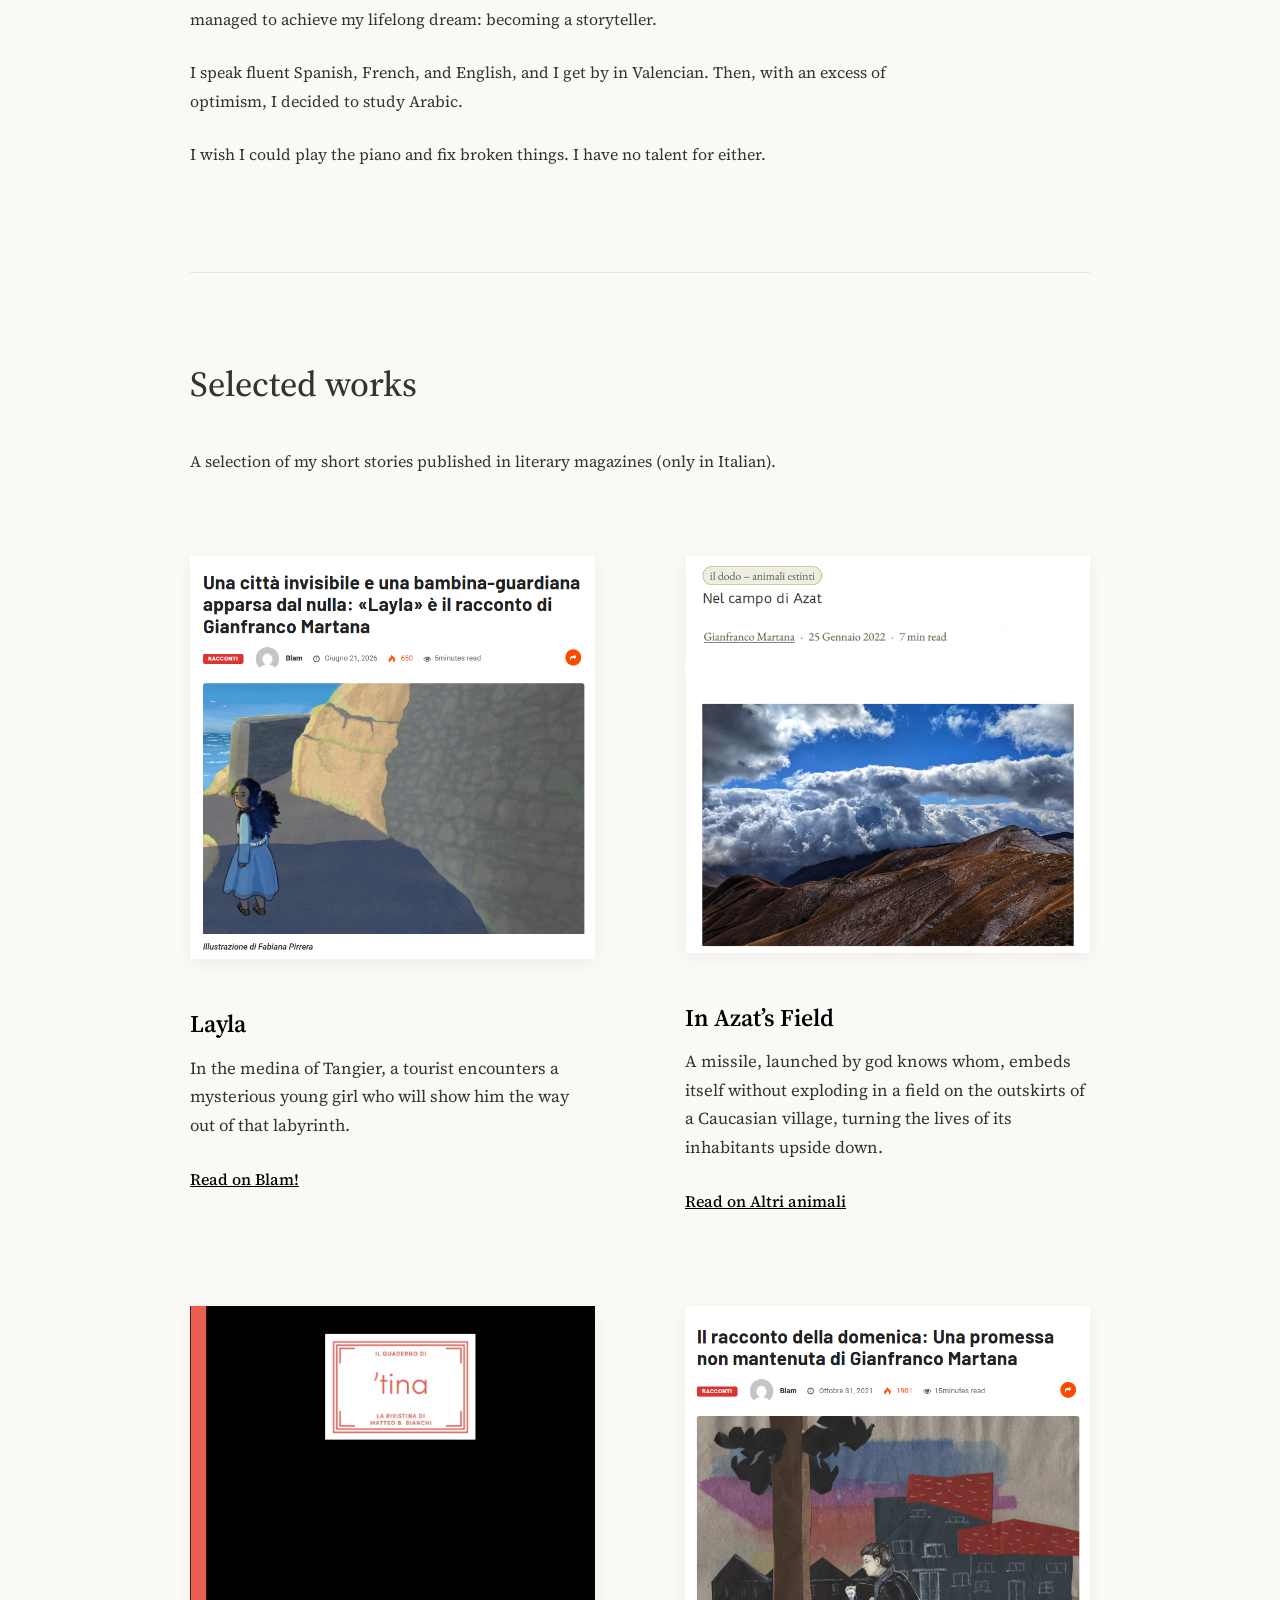
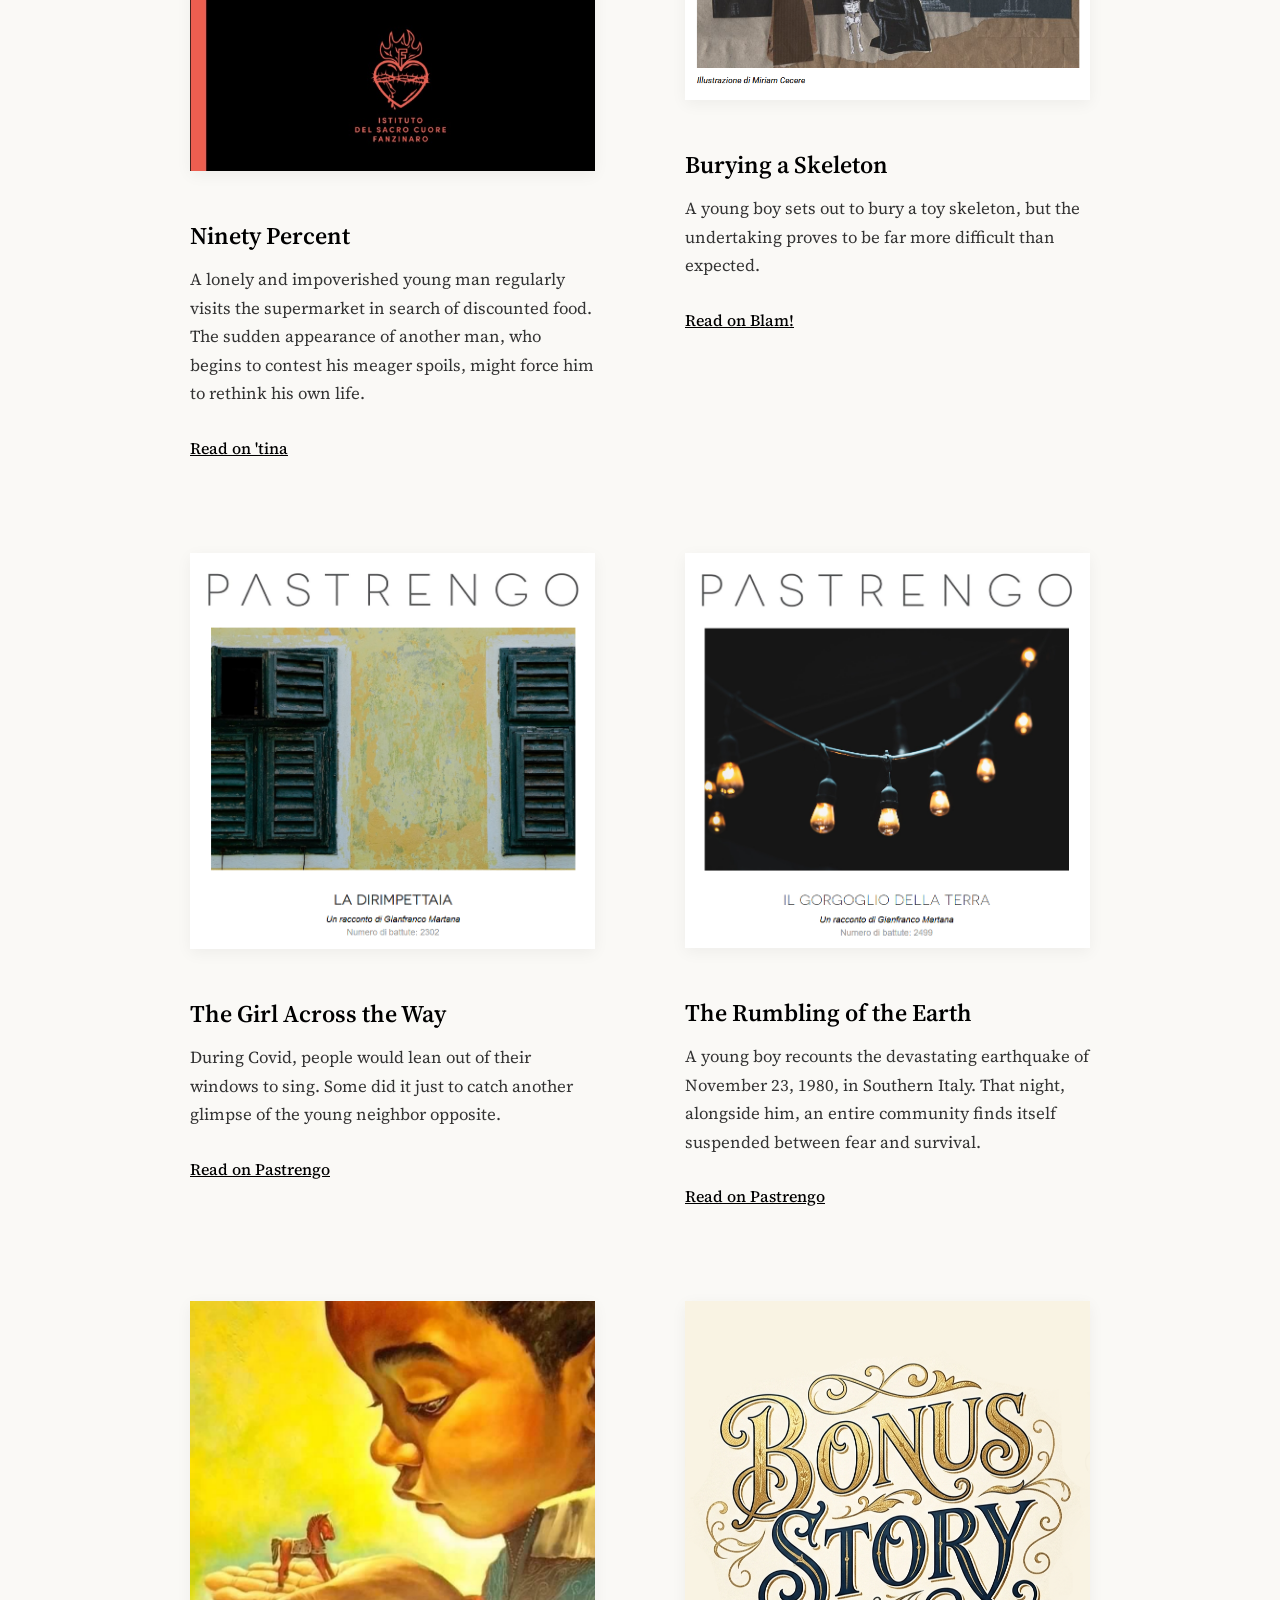
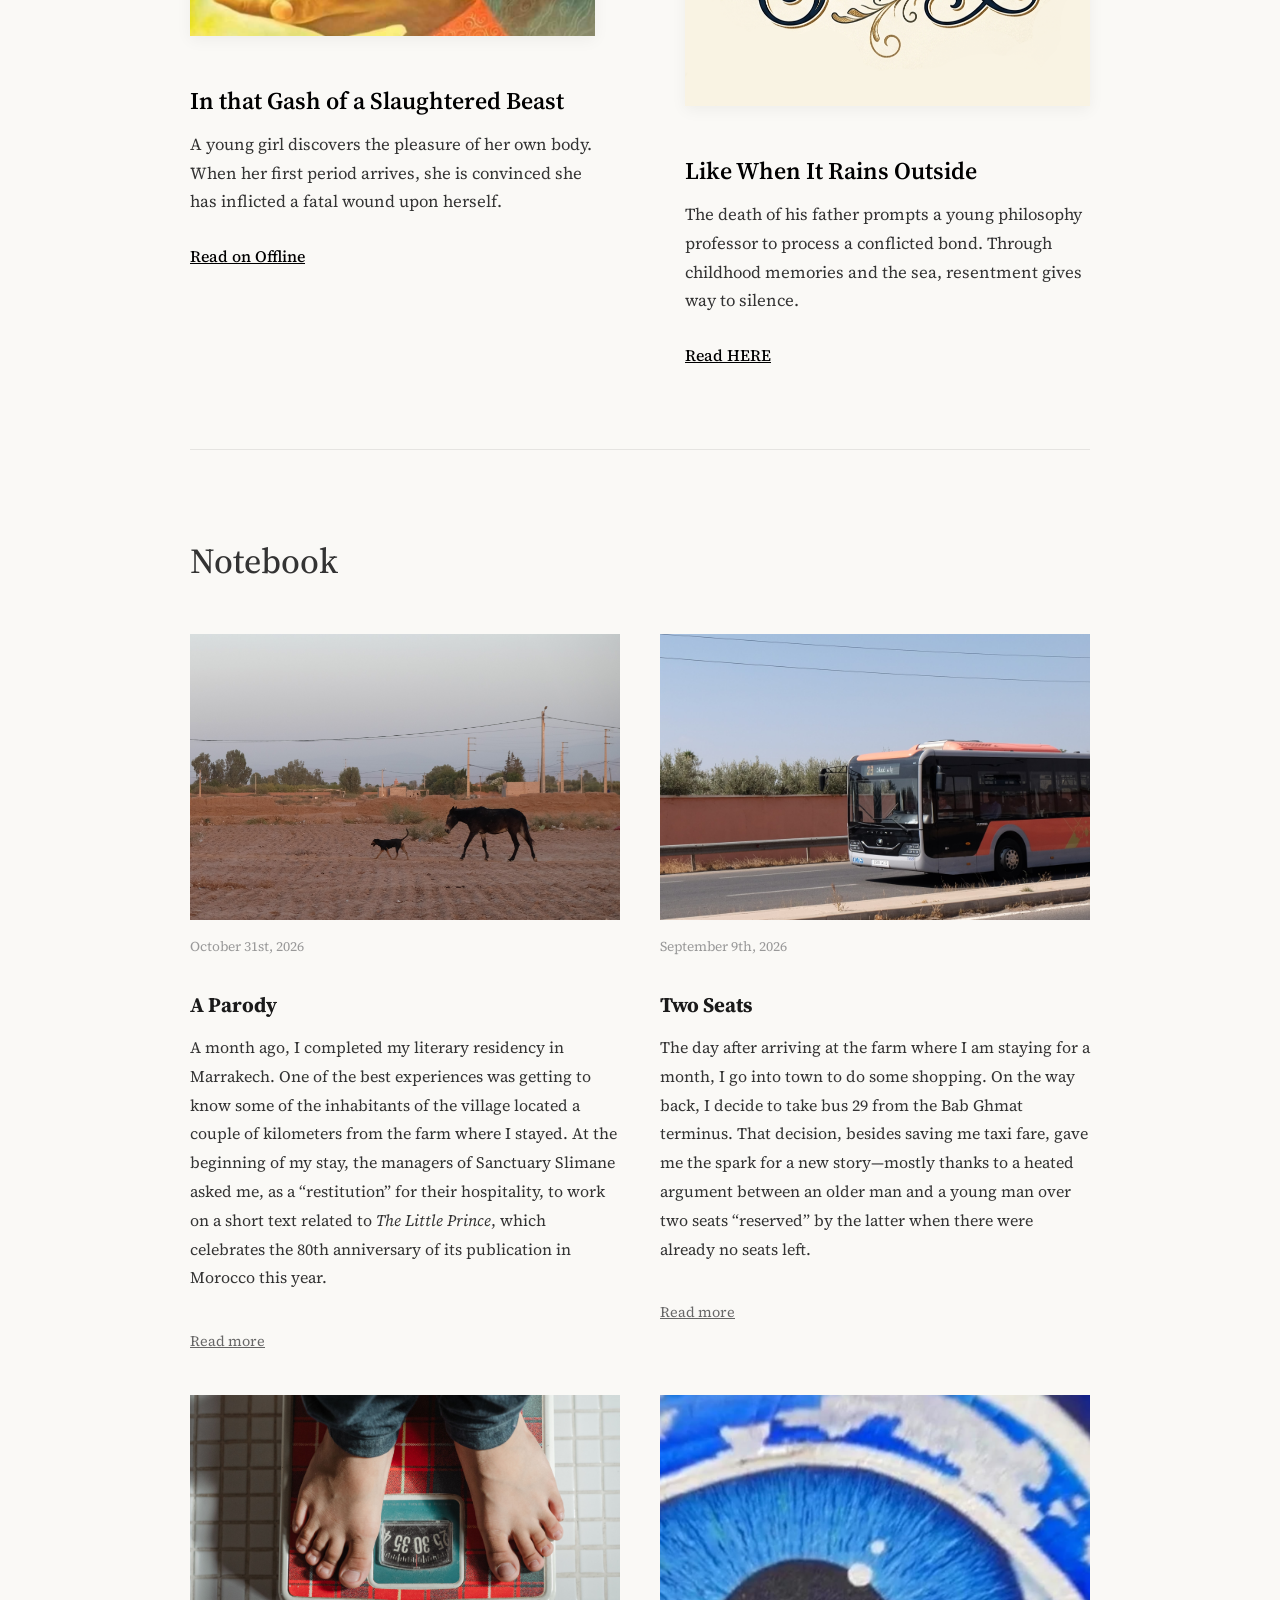
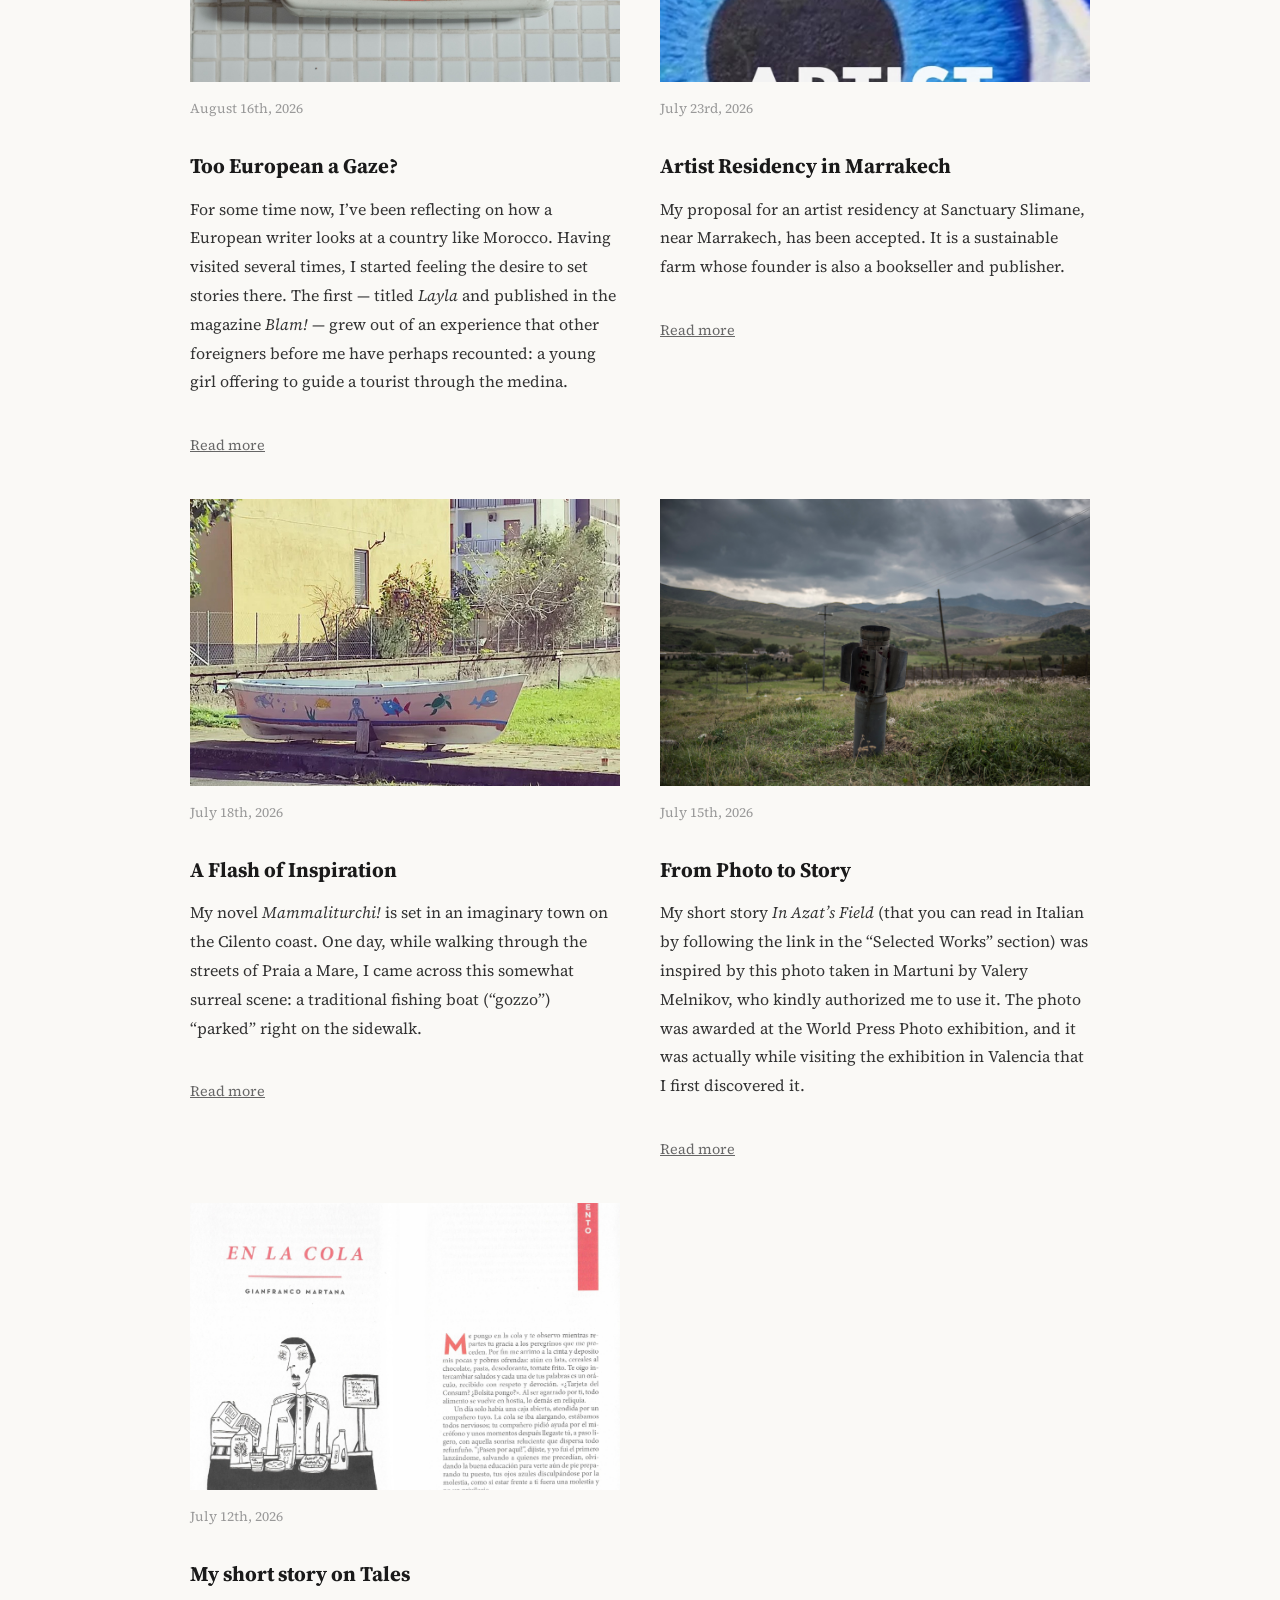
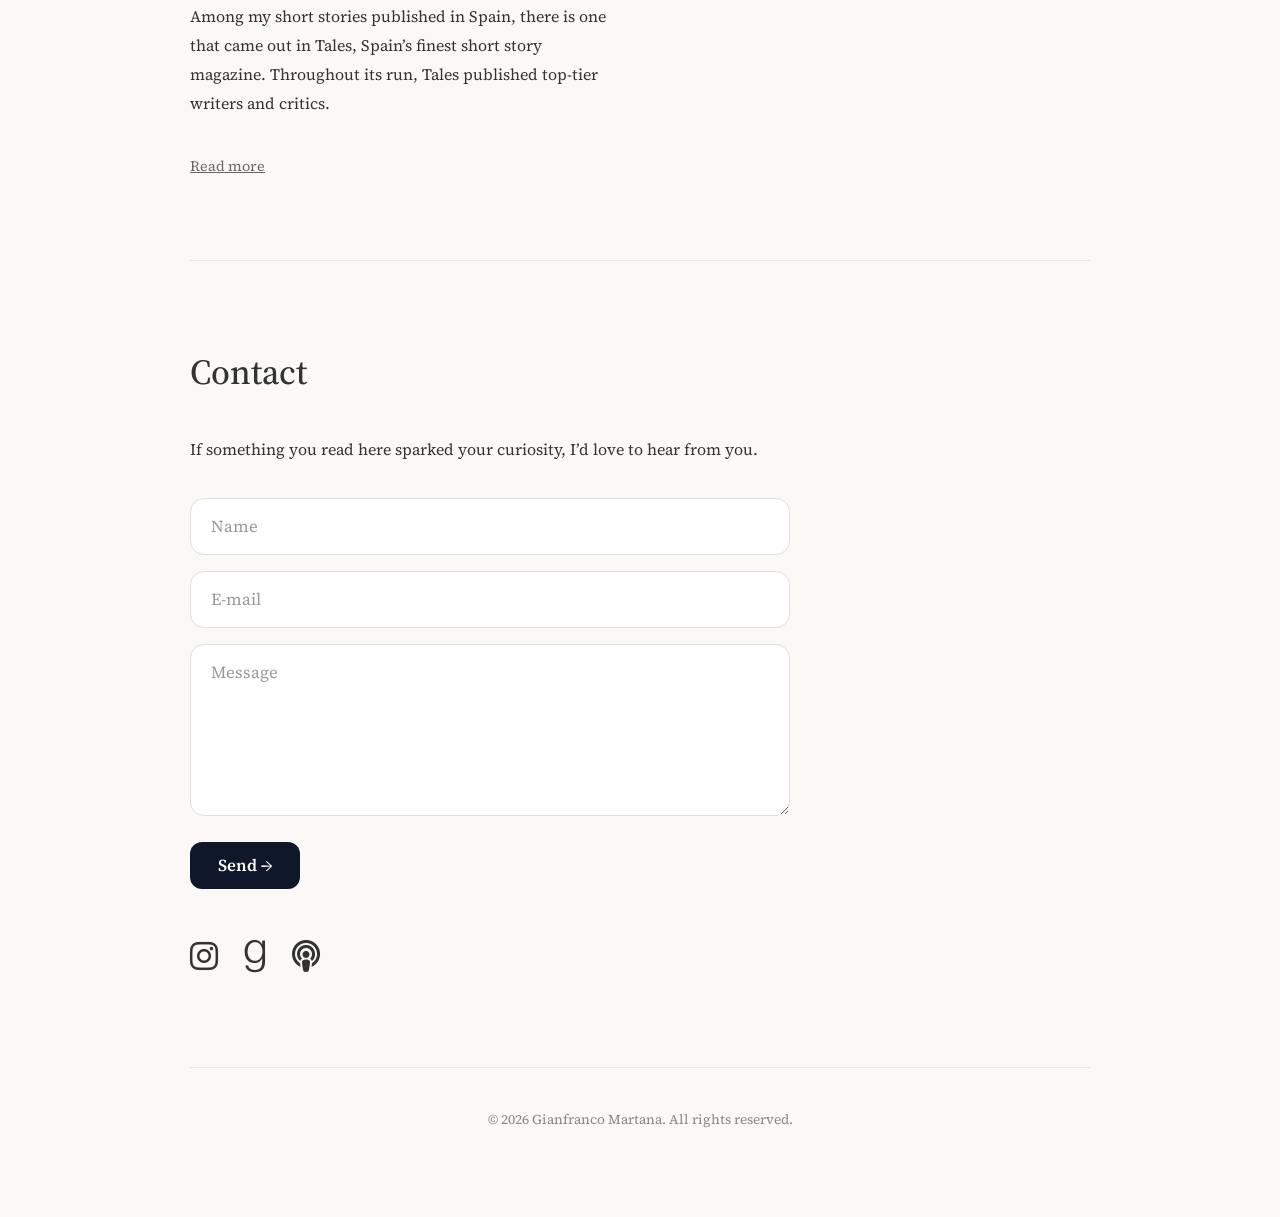
==== commit ed055f0e: "Add files via upload" ====
--- a/en/index.html
+++ b/en/index.html
@@ -190,6 +190,24 @@
         <h2>Notebook</h2>
         
         <div class="taccuino-griglia">
+            <article class="taccuino-post">
+    <div class="taccuino-immagine">
+        <img src="../images/asino.jpg" alt="donkey and dog">
+    </div>
+    <time>October 31st, 2026</time>
+    <h3>A Parody</h3>
+    
+    <!-- Initial always visible text -->
+<p>A month ago, I completed my literary residency in Marrakech. One of the best experiences was getting to know some of the inhabitants of the village located a couple of kilometers from the farm where I stayed. At the beginning of my stay, the managers of Sanctuary Slimane asked me, as a “restitution” for their hospitality, to work on a short text related to <i>The Little Prince</i>, which celebrates the 80th anniversary of its publication in Morocco this year.</p>    
+    <!-- Expandable block -->
+    <details class="taccuino-espandibile">
+        <summary class="tasto-leggi-tutto">Read more</summary>
+        <div class="testo-nascosto">
+            <p>When I found a bicycle in very poor condition at the farm, I thought that perhaps someone in the village could fix it. And so, the day I went there, bicycle in hand, the story I was to hand in began to take shape. Below, I offer you a few lines from the first draft.</p>
+            <p>“Starting from Sanctuary Slimane, you have to walk almost a kilometer to reach the main road, whose lanes are separated by a narrow central curb. To cross it, you must catch the right moment, run to the curb, and step onto it, standing as still as a road sign while waiting to complete the crossing. The challenge, of course, is to avoid getting crushed like the frogs whose corpses I had seen on the way from the farm—dried up by the sun and reduced to pure form, like a sinister <i>memento mori</i>. After surviving that ordeal, you enter a vast dirt lot, dotted with brushwood and piles of burned trash, which exhales heat like a parody of a desert. It was at that precise moment that I thought of the stranded aviator; or rather, I thought of myself as the parody of a stranded aviator.”</p>
+        </div>
+    </details>
+</article>
     <article class="taccuino-post">
     <div class="taccuino-immagine">
         <img src="../images/sedili.JPG" alt="two bus seats">
--- a/css/style.css
+++ b/css/style.css
@@ -867,4 +867,95 @@
 
 .box-conferma-inline.errore {
     border-color: #dc3232; /* Rosso errore */
+}
+/* ... tutto il tuo codice CSS precedente ... */
+
+
+/* ========================================== */
+/* SEZIONE ESTRATTO / ANTEPRIMA PDF           */
+/* ========================================== */
+
+.estratto-section {
+    background-color: #f4f6f8;
+    border-left: 4px solid #2c3e50;
+    padding: 25px 20px;
+    margin: 40px 0;
+    border-radius: 0 8px 8px 0;
+}
+
+.estratto-container h3 {
+    margin-top: 0;
+    color: #2c3e50;
+    font-size: 1.4rem;
+}
+
+.estratto-container p {
+    color: #555;
+    margin-bottom: 20px;
+    line-height: 1.5;
+}
+
+.estratto-buttons {
+    display: flex;
+    flex-wrap: wrap;
+    gap: 15px;
+}
+
+.btn-estratto {
+    display: inline-block;
+    background-color: #2c3e50;
+    color: #ffffff;
+    padding: 10px 20px;
+    text-decoration: none;
+    font-weight: 600;
+    border-radius: 4px;
+    transition: background-color 0.2s ease;
+}
+
+.btn-estratto:hover {
+    background-color: #1a252f;
+}
+
+.btn-estratto-download {
+    display: inline-block;
+    background-color: transparent;
+    color: #2c3e50;
+    padding: 10px 20px;
+    text-decoration: none;
+    font-weight: 600;
+    border: 2px solid #2c3e50;
+    border-radius: 4px;
+    transition: all 0.2s ease;
+}
+
+.btn-estratto-download:hover {
+    background-color: #2c3e50;
+    color: #ffffff;
+}
+/* Pulsante Acquista Ebook */
+.btn-acquista {
+    display: inline-block !important;
+    background-color: #27ae60 !important;
+    color: #ffffff !important;
+    font-size: 1.15rem !important;
+    font-weight: bold !important;
+    text-decoration: none !important;
+    padding: 14px 28px !important;
+    border-radius: 6px !important;
+    box-shadow: 0 4px 10px rgba(39, 174, 96, 0.3) !important;
+    transition: all 0.25s ease !important;
+    text-align: center !important;
+}
+
+/* Effetto al passaggio del mouse */
+.btn-acquista:hover {
+    background-color: #219653;
+    transform: translateY(-2px); /* Effetto lieve sollevamento */
+    box-shadow: 0 6px 14px rgba(39, 174, 96, 0.4);
+}
+
+/* Effetto al click */
+.btn-acquista:active {
+    transform: translateY(0);
+    box-shadow: 0 2px 6px rgba(39, 174, 96, 0.3);
 }
